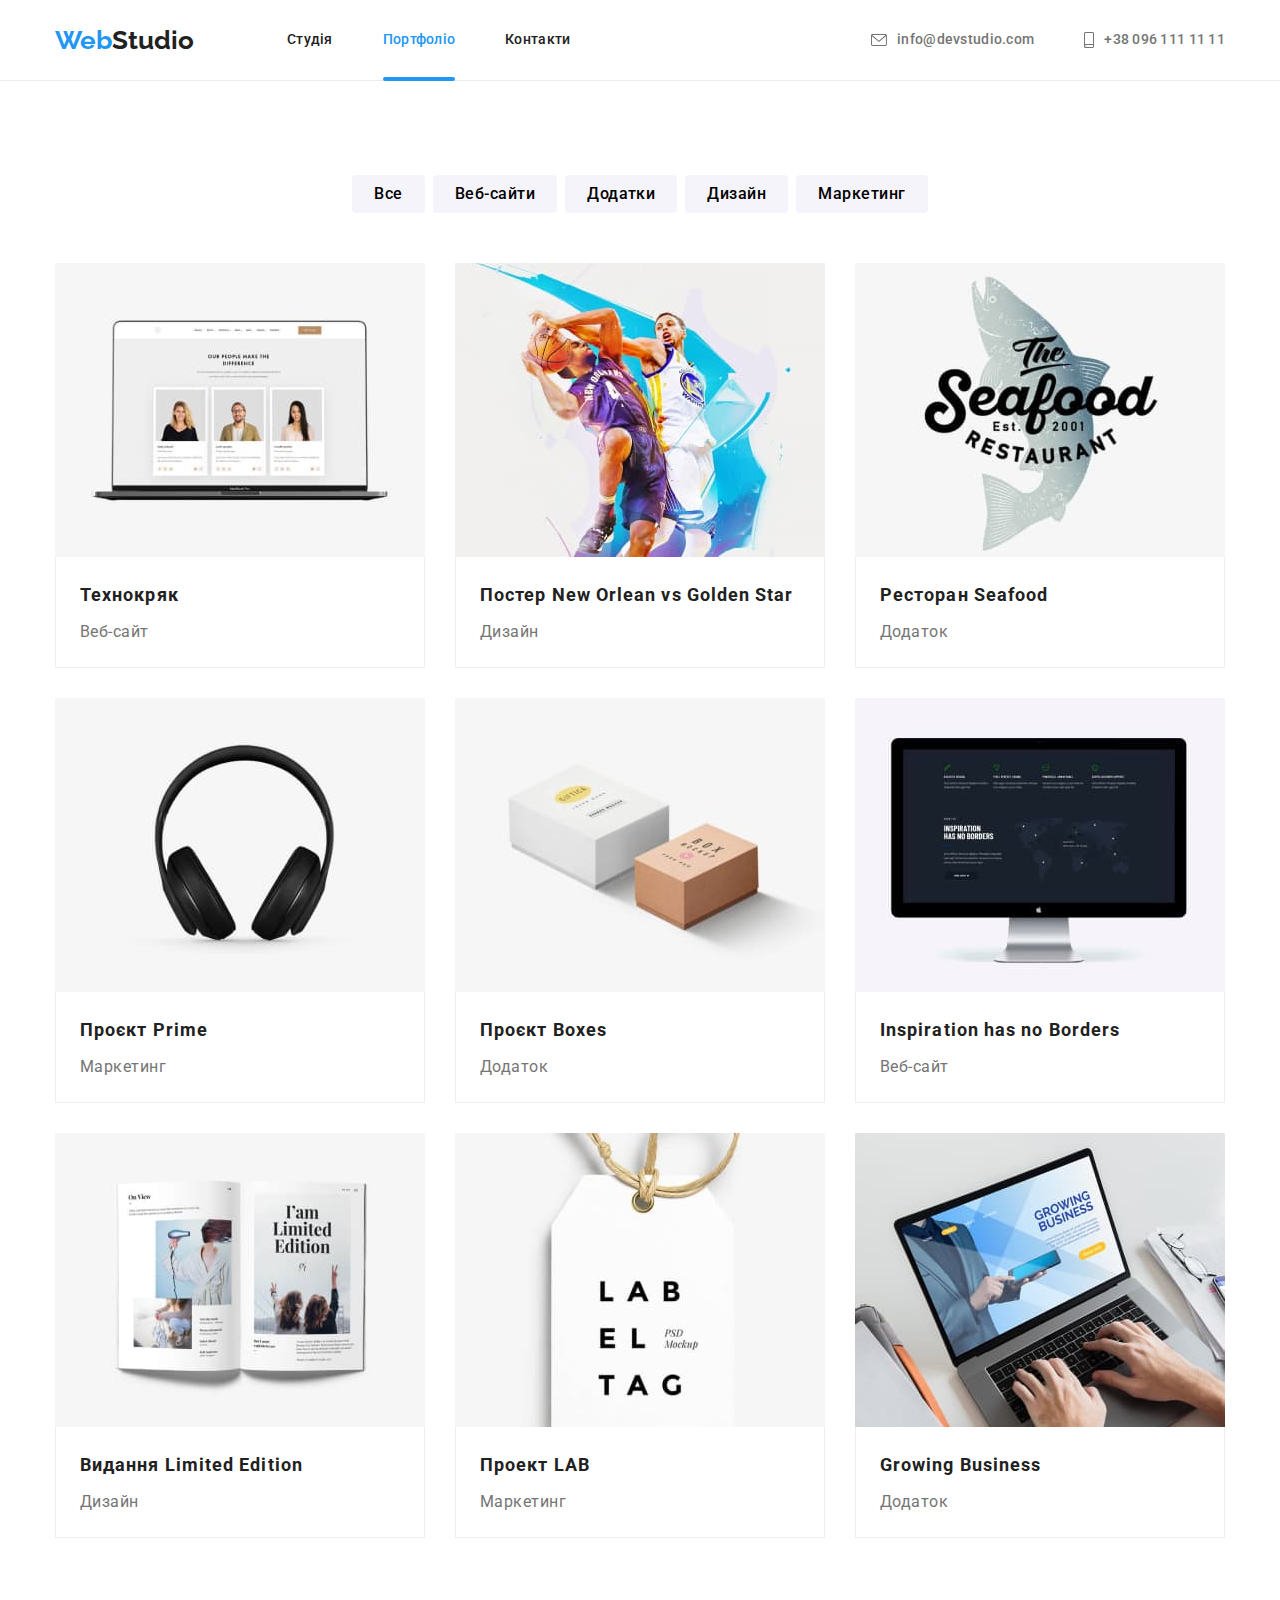
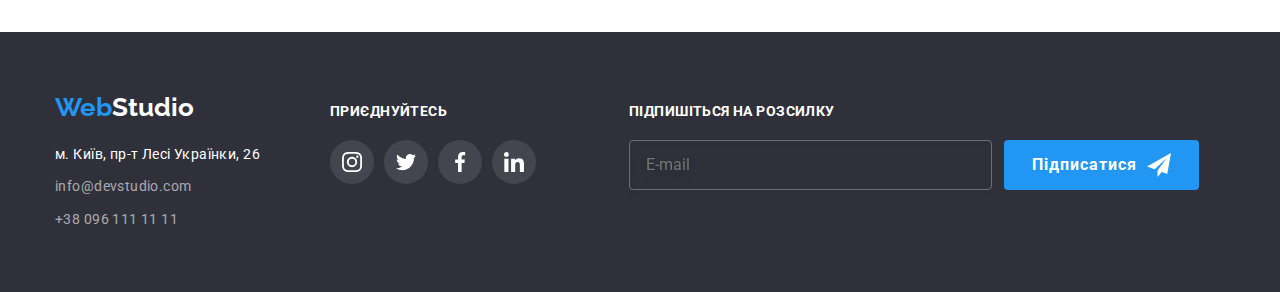
==== portfolio.html @ c1dd99dd "begining" ====
<!DOCTYPE html>
<html lang="uk">
<head>
    <meta charset="UTF-8">
    <meta http-equiv="X-UA-Compatible" content="IE=edge">
    <meta name="viewport" content="width=device-width, initial-scale=1.0">
    <link rel="preconnect" href="https://fonts.googleapis.com">
    <link rel="preconnect" href="https://fonts.gstatic.com" crossorigin>
    <link href="https://fonts.googleapis.com/css2?family=Raleway:wght@700&family=Roboto:wght@400;500;700;900&display=swap" rel="stylesheet">
    <link rel="stylesheet" href="./css/main.min.css">

    <title>Portfolio</title>
</head>
<body>
    <header class="header">
        <div class="container header__container">
            <nav class="navigation">
                <a class="logo navigation__logo logo--color-first link" href="./index.html"><span class="logo__first-word">Web</span>Studio</a>
                <ul class="navigation__list list">
                    <li class="navigation__item">
                        <a class="navigation__link link " href="./index.html">Студія</a>
                    </li>
                    <li class="navigation__item">
                        <a class="navigation__link link current" href="./portfolio.html">Портфоліо</a>
                    </li>
                    <li class="navigation__item">
                        <a class="navigation__link link" href="">Контакти</a>
                    </li>
                </ul>
            </nav>
            <ul class="contact list">
                <li class="contact__item">
                    <a class="contact__link link" href="mailto:info@devstudio.com">
                    <svg class="contact__svg" width="16" height="12">
                        <use href="./images/icons.svg#icon-mail"></use>
                    </svg>
                        info@devstudio.com
                    </a>
                </li>
                <li class="contact__item">
                    <a class="contact__link link" href="tel:+380961111111">
                        <svg class="contact__svg" width="10" height="16">
                            <use href="./images/icons.svg#icon-smartphone"></use>
                        </svg>
                        +38 096 111 11 11
                    </a>
                </li>
            </ul>
        </div>
    </header>
    <main>
        <section class="main-content section">
            <div class="container">
                <!--hide-->
                <h1 class="visible-none">
                    Наші проекти
                </h1>
                <!--filters-->
                <ul class="filters gallery-filters list">
                    <li class="filter-item">
                        <button class="filter-btn" type="button">Все</button>
                    </li>
                    <li class="filter-item">
                        <button class="filter-btn" type="button">Веб-сайти</button>
                    </li>
                    <li class="filter-item">
                        <button class="filter-btn" type="button">Додатки</button>
                    </li>
                    <li class="filter-item">
                        <button class="filter-btn" type="button">Дизайн</button>
                    </li>
                    <li class="filter-item">
                        <button class="filter-btn" type="button">Маркетинг</button>
                    </li>
                </ul>
                <!--gallery-->
                <ul class="gallery list">
                    <li class="gallery-item">
                        <a class="gallery-link link" href="">
                            <div class="gallery-img-wrap">
                                <img class="gallery-img" alt="ілюстрація проекту Технокряк" src="./images/projects/project-1.jpg" width="370">
                            
                            <p class="gallery-short-description">
                                Ресурс пропонує комплексні пропозиції з різним рівнем функціоналу та сервісів. Все це дозволить відвідувачу отримати вичерпні відомості про компанію чи приватну особу.
                            </p>
                        </div>
                            <div class="gallery-item-textbox">
                                <h2 class="gallery-title">Технокряк</h2>
                                <p class="gallery-type">Веб-сайт</p>
                            </div>
                        </a>
                    </li>
                    <li class="gallery-item">
                        <a class="gallery-link link" href="">
                            <div class="gallery-img-wrap">
                                <img class="gallery-img" alt="Гра в баскетбол" src="./images/projects/project-2.jpg" width="370">
                                <p class="gallery-short-description">
                                    Lorem ipsum dolor sit amet consectetur adipisicing elit.                                   
                                </p>
                            </div>
                            <div class="gallery-item-textbox">
                                <h2 class="gallery-title">Постер New Orlean vs Golden Star</h2>
                                <p class="gallery-type">Дизайн</p>
                            </div>
                        </a>
                    </li>
                    <li class="gallery-item">
                        <a class="gallery-link link" href="">
                            <div class="gallery-img-wrap">
                                <img class="gallery-img" alt="напис - ресторан морської їжі, на задньому фоні рибина" src="./images/projects/project-3.jpg" width="370">
                                <p class="gallery-short-description">
                                    Lorem ipsum dolor sit amet consectetur adipisicing elit.
                                </p>
                            </div>
                            <div class="gallery-item-textbox">
                                <h2 class="gallery-title">Ресторан Seafood</h2>
                                <p class="gallery-type">Додаток</p>
                            </div>
                        </a>
                    </li>
                    <li class="gallery-item">
                        <a class="gallery-link link" href="">
                            <div class="gallery-img-wrap">
                                <img class="gallery-img" alt="навушники" src="./images/projects/project-4.jpg" width="370">
                                <p class="gallery-short-description">
                                    Lorem ipsum dolor sit amet consectetur adipisicing elit.
                                </p>
                            </div>
                            <div class="gallery-item-textbox">
                                <h2 class="gallery-title">Проєкт Prime</h2>
                                <p class="gallery-type">Маркетинг</p>
                            </div>
                        </a>
                    </li>
                    <li class="gallery-item">
                        <a class="gallery-link link" href="">
                            <div class="gallery-img-wrap">
                                <img class="gallery-img" alt="подарункові коробки" src="./images/projects/project-5.jpg" width="370">
                                <p class="gallery-short-description">
                                    Lorem ipsum dolor sit amet consectetur adipisicing elit.
                                </p>
                            </div>
                            <div class="gallery-item-textbox">
                                <h2 class="gallery-title">Проєкт Boxes</h2>
                                <p class="gallery-type">Додаток</p>
                            </div>
                        </a>
                    </li>
                    <li class="gallery-item">
                        <a class="gallery-link link" href="">
                            <div class="gallery-img-wrap">
                                <img class="gallery-img" alt="Монітор - епл" src="./images/projects/project-6.jpg" width="370">
                                <p class="gallery-short-description">
                                    Lorem ipsum dolor sit amet consectetur adipisicing elit.
                                </p>
                            </div>
                            <div class="gallery-item-textbox">
                                <h2 class="gallery-title">Inspiration has no Borders</h2>
                                <p class="gallery-type">Веб-сайт</p>
                            </div>
                        </a>
                    </li>
                    <li class="gallery-item">
                        <a class="gallery-link link" href="">
                            <div class="gallery-img-wrap">
                                <img class="gallery-img" alt="книга" src="./images/projects/project-7.jpg" width="370">
                                <p class="gallery-short-description">
                                    Lorem ipsum dolor sit amet consectetur adipisicing elit.
                                </p>
                            </div>
                            <div class="gallery-item-textbox">
                                <h2 class="gallery-title">Видання Limited Edition</h2>
                                <p class="gallery-type">Дизайн</p>
                            </div>
                        </a>
                    </li>
                    <li class="gallery-item">
                        <a class="gallery-link link" href="">
                            <div class="gallery-img-wrap">
                                <img class="gallery-img" alt="бірка" src="./images/projects/project-8.jpg" width="370">
                                <p class="gallery-short-description">
                                    Lorem ipsum dolor sit amet consectetur adipisicing elit.
                                </p>
                            </div>
                            <div class="gallery-item-textbox">
                                <h2 class="gallery-title">Проект LAB</h2>
                                <p class="gallery-type">Маркетинг</p>
                            </div>
                        </a>
                    </li>
                    <li class="gallery-item">
                        <a class="gallery-link link" href="">
                            <div class="gallery-img-wrap">
                                <img class="gallery-img" alt="ноутбук" src="./images/projects/project-9.jpg" width="370">
                                <p class="gallery-short-description">
                                    Lorem ipsum dolor sit amet consectetur adipisicing elit.
                                </p>
                            </div>
                            <div class="gallery-item-textbox">
                                <h2 class="gallery-title">Growing Business</h2>
                                <p class="gallery-type">Додаток</p>
                            </div>
                        </a>
                    </li>
                </ul>
            </div>
        </section>
    </main>
    <footer class="footer-class">
        <div class="container footer-container">
            <div>
                <a class="logo logo--color-second footer-logo link" href="./index.html"><span class="logo__first-word">Web</span>Studio</a>
                <address class="address-class">
                    <ul class="address-list list">
                        <li class="address-list-item">
                            <a class="address-list-link map-link link" href="https://goo.gl/maps/qrUjEuga3RaHpQzeA" rel="nofollow noopener noreferrer" target="_blank">м. Київ, пр-т Лесі Українки, 26</a>
                        </li>
                        <li class="address-list-item">
                            <a class="address-list-link link" href="mailto:info@devstudio.com">info@devstudio.com</a>
                        </li>
                        <li class="address-list-item">
                            <a class="address-list-link link" href="tel:+380961111111">+38 096 111 11 11</a>
                        </li>
                    </ul>
                </address>
            </div>
            <div class="footer-social-container">
                <p class="footer-social-header">Приєднуйтесь</p>
                <ul class="social list">
                    <li class="social__item">
                        <a class="social__link link footer-social-color" rel="nofollow noopener noreferrer" target="_blank" href="">
                            <svg width="20" height="20" class="social__svg" >
                                <use href="./images/icons.svg#icon-instagram"></use>
                            </svg>
                        </a>
                    </li>
                    <li class="social__item" >
                        <a class="social__link link footer-social-color" rel="nofollow noopener noreferrer" target="_blank" href="">
                            <svg width="20" height="20" class="social__svg" >
                                <use href="./images/icons.svg#icon-twitter"></use>
                            </svg>
                        </a>
                    </li>
                    <li class="social__item">
                        <a class="social__link link footer-social-color" rel="nofollow noopener noreferrer" target="_blank" href="">
                            <svg width="20" height="20" class="social__svg">
                                <use href="./images/icons.svg#icon-facebook"></use>
                            </svg>
                        </a>
                    </li>
                    <li class="social__item">
                        <a class="social__link link footer-social-color" rel="nofollow noopener noreferrer" target="_blank" href="">
                            <svg width="20" height="20" class="social__svg">
                                <use href="./images/icons.svg#icon-linkedin"></use>
                            </svg>
                        </a>
                    </li>
                </ul>
            </div>
            <div class="subscribe-container">
                <p class="subscribe-header">Підпишіться на розсилку</p>
                <form class="subscribe-form" id="subscribe_form" method="post" action="#" enctype="multipart/form-data">
                    <input class="subscribe-mail" type="email" id="subscriber_mail" name="subscriber_mail" placeholder="E-mail" required>
                    <button class="subscribe-btn main-btn" type="submit" name="subscribe_btn" value="subscribe">
                        Підписатися
                        <svg class="subscribe-svg" width="24" height="24">
                            <use href="./images/icons.svg#icon-send"></use>
                        </svg>
                    </button>
                </form>
            </div>
        </div>
    </footer>
</body>
</html>
---- css/main.min.css ----
/*! modern-normalize v1.1.0 | MIT License | https://github.com/sindresorhus/modern-normalize */*,::before,::after{-webkit-box-sizing:border-box;box-sizing:border-box}html{line-height:1.15;-webkit-text-size-adjust:100%;-moz-tab-size:4;-o-tab-size:4;tab-size:4}body{margin:0;font-family:system-ui,-apple-system,"Segoe UI",Roboto,Helvetica,Arial,sans-serif,"Apple Color Emoji","Segoe UI Emoji"}hr{height:0;color:inherit}abbr[title]{-webkit-text-decoration:underline dotted;text-decoration:underline dotted}b,strong{font-weight:bolder}code,kbd,samp,pre{font-family:ui-monospace,SFMono-Regular,Consolas,"Liberation Mono",Menlo,monospace;font-size:1em}small{font-size:80%}sub,sup{font-size:75%;line-height:0;position:relative;vertical-align:baseline}sub{bottom:-0.25em}sup{top:-0.5em}table{text-indent:0;border-color:inherit}button,input,optgroup,select,textarea{font-family:inherit;font-size:100%;line-height:1.15;margin:0}button,select{text-transform:none}button,[type=button],[type=reset],[type=submit]{-webkit-appearance:button}::-moz-focus-inner{border-style:none;padding:0}:-moz-focusring{outline:1px dotted ButtonText}:-moz-ui-invalid{box-shadow:none}legend{padding:0}progress{vertical-align:baseline}::-webkit-inner-spin-button,::-webkit-outer-spin-button{height:auto}[type=search]{-webkit-appearance:textfield;outline-offset:-2px}::-webkit-search-decoration{-webkit-appearance:none}::-webkit-file-upload-button{-webkit-appearance:button;font:inherit}summary{display:list-item}:root{--main-text-color: #212121;--secondery-text-color: #FFFFFF;--main-leter-spacing: 0.03em;--main-active-color: #2196F3;--main-right-margin: 30px;--main-duration-time: 250ms;--main-delay-time: 0}body{font-family:"Roboto",sans-serif;color:var(--main-text-color)}.list{list-style-type:none;margin-top:0;margin-bottom:0;margin-left:0;margin-right:0;padding-left:0}.link{text-decoration:none;cursor:pointer}.visible-none{position:absolute;white-space:nowrap;width:1px;height:1px;overflow:hidden;border:0;padding:0;clip:rect(0 0 0 0);-webkit-clip-path:inset(50%);clip-path:inset(50%);margin:-1px}.is-hidden{opacity:0;visibility:hidden;pointer-events:none}.container{width:1200px;padding-top:0;padding-bottom:0;padding-left:15px;padding-right:15px;margin-top:0;margin-bottom:0;margin-left:auto;margin-right:auto}.header{border-bottom:1px solid #ececec}.header__container{display:-webkit-box;display:-ms-flexbox;display:flex}.navigation{display:-webkit-box;display:-ms-flexbox;display:flex;-webkit-box-align:center;-ms-flex-align:center;align-items:center}.logo{font-family:"Raleway",sans-serif;font-weight:700;font-size:26px;line-height:1.17}.logo__first-word{color:var(--main-active-color)}.logo--color-first{color:var(--main-text-color)}.logo--color-second{color:var(--secondery-text-color)}.navigation__logo{margin-right:93px}.navigation__list{display:-webkit-box;display:-ms-flexbox;display:flex}.navigation__item:not(:last-child){margin-right:50px}.navigation__link{position:relative;display:block;padding-top:32px;padding-bottom:32px;font-weight:500;font-size:14px;line-height:1.14;letter-spacing:.02em;color:var(--main-text-color);-webkit-transition-property:color;transition-property:color;-webkit-transition-duration:var(--main-duration-time);transition-duration:var(--main-duration-time);-webkit-transition-timing-function:cubic-bezier(0.4, 0, 0.2, 1);transition-timing-function:cubic-bezier(0.4, 0, 0.2, 1);-webkit-transition-delay:var(--main-delay-time);transition-delay:var(--main-delay-time)}.navigation__link:hover,.navigation__link:focus{color:var(--main-active-color)}.current{color:var(--main-active-color)}.current::after{content:"";position:absolute;display:block;width:100%;height:4px;bottom:-1px;left:0;background-color:var(--main-active-color);border:none;border-radius:2px}.contact{display:-webkit-box;display:-ms-flexbox;display:flex;margin-left:auto}.contact__item+.contact__item{margin-left:50px}.contact__link{padding-top:32px;padding-bottom:32px;display:-webkit-box;display:-ms-flexbox;display:flex;-webkit-box-align:center;-ms-flex-align:center;align-items:center;font-weight:500;font-size:14px;line-height:1.14;letter-spacing:.02em;color:#757575;-webkit-transition-property:color;transition-property:color;-webkit-transition-duration:var(--main-duration-time);transition-duration:var(--main-duration-time);-webkit-transition-timing-function:cubic-bezier(0.4, 0, 0.2, 1);transition-timing-function:cubic-bezier(0.4, 0, 0.2, 1);-webkit-transition-delay:var(--main-delay-time);transition-delay:var(--main-delay-time)}.contact__link:hover,.contact__link:focus{color:var(--main-active-color)}.contact__svg{margin-right:10px;fill:currentColor}.section{padding-top:94px;padding-bottom:94px}.hero{background-color:#2f303a;background-image:-webkit-gradient(linear, left top, left bottom, from(rgba(47, 48, 58, 0.4)), to(rgba(47, 48, 58, 0.4))),url("../images/hero-background.jpg");background-image:linear-gradient(rgba(47, 48, 58, 0.4), rgba(47, 48, 58, 0.4)),url("../images/hero-background.jpg");background-position:center;background-repeat:no-repeat;text-align:center;padding-top:200px;padding-bottom:200px;margin-left:auto;margin-right:auto;max-width:1600px}.hero__header{margin-left:auto;margin-right:auto;margin-top:0;margin-bottom:30px;width:696px;font-weight:900;font-size:44px;line-height:1.36;letter-spacing:.06em;text-transform:uppercase;color:var(--secondery-text-color)}.main-btn{min-height:50px;padding:10px 30px;border-radius:4px;border-color:rgba(0,0,0,0);border:none;cursor:pointer;font-family:inherit;font-weight:700;font-size:16px;line-height:1.88;letter-spacing:.06em;color:var(--secondery-text-color);background-color:var(--main-active-color);-webkit-transition-property:background-color;transition-property:background-color;-webkit-transition-duration:var(--main-duration-time);transition-duration:var(--main-duration-time);-webkit-transition-timing-function:cubic-bezier(0.4, 0, 0.2, 1);transition-timing-function:cubic-bezier(0.4, 0, 0.2, 1);-webkit-transition-delay:var(--main-delay-time);transition-delay:var(--main-delay-time)}.main-btn:hover,.main-btn:focus{background-color:#188ce8}.min-gallery{display:-webkit-box;display:-ms-flexbox;display:flex}.min-gallery__item:not(:last-child){margin-right:var(--main-right-margin)}.min-gallery__svg-container{padding-top:25px;padding-bottom:25px;padding-left:100px;padding-right:100px;margin-bottom:30px;border-radius:4px;background-color:#f5f4fa}.min-gallery__header{margin-top:0;margin-bottom:10px;font-weight:700;font-size:14px;line-height:1.14;letter-spacing:var(--main-leter-spacing);text-transform:uppercase}.min-gallery__description{margin:0;font-size:14px;line-height:1.71;letter-spacing:var(--main-leter-spacing);color:#757575}.projects{padding-bottom:94px}.projects__header{margin-top:0;margin-bottom:50px;font-weight:700;font-size:36px;line-height:1.16;text-align:center;letter-spacing:var(--main-leter-spacing)}.pictures-list{display:-webkit-box;display:-ms-flexbox;display:flex}.pictures-list__item{width:370px;position:relative}.pictures-list__item:not(:last-child){margin-right:var(--main-right-margin)}.pictures-list__img{display:block;width:100%;height:auto}.pictures-list__header{margin-top:0;margin-bottom:0;width:100%;height:70px;display:-webkit-box;display:-ms-flexbox;display:flex;-webkit-box-align:center;-ms-flex-align:center;align-items:center;-webkit-box-pack:center;-ms-flex-pack:center;justify-content:center;position:absolute;bottom:0;font-weight:700;font-size:14px;line-height:1.14;text-align:center;letter-spacing:var(--main-leter-spacing);text-transform:uppercase;color:var(--secondery-text-color);background-color:rgba(47,48,58,.8)}.team{background-color:#f5f4fa}.team-header{margin-top:0;margin-bottom:50px;font-weight:700;font-size:36px;line-height:1.16;text-align:center;letter-spacing:var(--main-leter-spacing)}.team-list{display:-webkit-box;display:-ms-flexbox;display:flex;-ms-flex-wrap:wrap;flex-wrap:wrap;-webkit-box-pack:justify;-ms-flex-pack:justify;justify-content:space-between}.team-item{width:270px;border-radius:0 0 4px 4px;background-color:#fff;-webkit-box-shadow:0px 1px 3px rgba(0,0,0,.12),0px 1px 1px rgba(0,0,0,.14),0px 2px 1px rgba(0,0,0,.2);box-shadow:0px 1px 3px rgba(0,0,0,.12),0px 1px 1px rgba(0,0,0,.14),0px 2px 1px rgba(0,0,0,.2);text-align:center}.team-item:not(:nth-child(4n)){margin-right:var(--main-right-margin)}.team-item-img{display:block;width:100%;height:auto}.team-item-header{margin-top:0;margin-bottom:10px;padding-top:30px;font-weight:500;font-size:16px;line-height:1.19;letter-spacing:var(--main-leter-spacing)}.team-item-description{margin-top:0;margin-bottom:16px;font-size:16px;line-height:1.19;letter-spacing:var(--main-leter-spacing);color:#757575}.social{padding-bottom:30px;display:-webkit-box;display:-ms-flexbox;display:flex;-webkit-box-pack:center;-ms-flex-pack:center;justify-content:center}.social__item:not(:last-child){margin-right:10px}.social__link{width:44px;height:44px;border-radius:50%;display:-webkit-box;display:-ms-flexbox;display:flex;-webkit-box-align:center;-ms-flex-align:center;align-items:center;-webkit-box-pack:center;-ms-flex-pack:center;justify-content:center;background-color:inherit;color:#afb1b8;-webkit-transition-property:background-color,color;transition-property:background-color,color;-webkit-transition-duration:var(--main-duration-time);transition-duration:var(--main-duration-time);-webkit-transition-timing-function:cubic-bezier(0.4, 0, 0.2, 1);transition-timing-function:cubic-bezier(0.4, 0, 0.2, 1);-webkit-transition-delay:var(--main-delay-time);transition-delay:var(--main-delay-time)}.social__link:hover,.social__link:focus{color:var(--secondery-text-color);background-color:var(--main-active-color)}.social__svg{fill:currentColor}.customers{padding-top:94px;padding-bottom:94px;text-align:center}.customers-header{margin-top:0;margin-bottom:50px;font-weight:700;font-size:36px;line-height:1.17;letter-spacing:var(--main-leter-spacing);color:var(--main-text-color)}.customers-list{display:-webkit-box;display:-ms-flexbox;display:flex}.customers-list-item{width:170px;height:92px}.customers-list-item:not(:last-child){margin-right:30px}.customers-list-link{width:100%;height:100%;display:-webkit-box;display:-ms-flexbox;display:flex;-webkit-box-align:center;-ms-flex-align:center;align-items:center;-webkit-box-pack:center;-ms-flex-pack:center;justify-content:center;border:1px solid #afb1b8;border-radius:4px;color:#afb1b8;-webkit-transition-property:border-color,color;transition-property:border-color,color;-webkit-transition-duration:var(--main-duration-time);transition-duration:var(--main-duration-time);-webkit-transition-timing-function:cubic-bezier(0.4, 0, 0.2, 1);transition-timing-function:cubic-bezier(0.4, 0, 0.2, 1);-webkit-transition-delay:var(--main-delay-time);transition-delay:var(--main-delay-time)}.customers-list-link:hover,.customers-list-link:focus{border-color:var(--main-active-color);color:var(--main-active-color)}.customers-item-svg{fill:currentColor}.filters{display:-webkit-box;display:-ms-flexbox;display:flex;-webkit-box-pack:center;-ms-flex-pack:center;justify-content:center;margin-left:0}.filter-item:not(:last-child){margin-right:8px}.filter-btn{padding:6px 22px;border-radius:4px;border-color:rgba(0,0,0,0);cursor:pointer;font-family:inherit;font-weight:500;font-size:16px;line-height:1.62;letter-spacing:var(--main-leter-spacing);background-color:#f5f4fa;border:none;-webkit-transition-property:background-color,color,-webkit-box-shadow;transition-property:background-color,color,-webkit-box-shadow;transition-property:background-color,color,box-shadow;transition-property:background-color,color,box-shadow,-webkit-box-shadow;-webkit-transition-duration:var(--main-duration-time);transition-duration:var(--main-duration-time);-webkit-transition-timing-function:cubic-bezier(0.4, 0, 0.2, 1);transition-timing-function:cubic-bezier(0.4, 0, 0.2, 1);-webkit-transition-delay:var(--main-delay-time);transition-delay:var(--main-delay-time)}.filter-btn:hover,.filter-btn:focus{color:var(--secondery-text-color);background-color:var(--main-active-color);-webkit-box-shadow:0px 3px 1px rgba(0,0,0,.1),0px 1px 2px rgba(0,0,0,.08),0px 2px 2px rgba(0,0,0,.12);box-shadow:0px 3px 1px rgba(0,0,0,.1),0px 1px 2px rgba(0,0,0,.08),0px 2px 2px rgba(0,0,0,.12)}.gallery-filters{margin-bottom:50px}.gallery{display:-webkit-box;display:-ms-flexbox;display:flex;-ms-flex-wrap:wrap;flex-wrap:wrap}.gallery-item{width:370px}.gallery-item:not(:nth-child(3n)){margin-right:var(--main-right-margin)}.gallery-item:not(:nth-last-child(-n+3)){margin-bottom:30px}.gallery-link{-webkit-transition-property:-webkit-box-shadow;transition-property:-webkit-box-shadow;transition-property:box-shadow;transition-property:box-shadow, -webkit-box-shadow;-webkit-transition-duration:var(--main-duration-time);transition-duration:var(--main-duration-time);-webkit-transition-timing-function:cubic-bezier(0.4, 0, 0.2, 1);transition-timing-function:cubic-bezier(0.4, 0, 0.2, 1);-webkit-transition-delay:var(--main-delay-time);transition-delay:var(--main-delay-time)}.gallery-link:hover{display:block;-webkit-box-shadow:0px 3px 1px rgba(0,0,0,.1),0px 1px 2px rgba(0,0,0,.08),0px 2px 2px rgba(0,0,0,.12);box-shadow:0px 3px 1px rgba(0,0,0,.1),0px 1px 2px rgba(0,0,0,.08),0px 2px 2px rgba(0,0,0,.12)}.gallery-img{display:block;width:100%;height:auto}.gallery-img-wrap{position:relative;overflow:hidden}.gallery-short-description{position:absolute;top:0;left:0;margin-top:0;margin-bottom:0;padding-top:60px;padding-bottom:60px;padding-left:24px;padding-right:24px;height:100%;overflow-y:auto;font-size:18px;line-height:1.56;letter-spacing:var(--main-leter-spacing);color:var(--secondery-text-color);background-color:rgba(33,150,243,.9);-webkit-transform:translateY(101%);transform:translateY(101%);-webkit-transition:var(--main-duration-time);transition:var(--main-duration-time);-webkit-transition-property:-webkit-transform;transition-property:-webkit-transform;transition-property:transform;transition-property:transform, -webkit-transform;-webkit-transition-timing-function:cubic-bezier(0.4, 0, 0.2, 1);transition-timing-function:cubic-bezier(0.4, 0, 0.2, 1)}.gallery-link:hover .gallery-short-description{-webkit-transform:translateY(0);transform:translateY(0)}.gallery-link:focus .gallery-short-description{-webkit-transform:translateY(0);transform:translateY(0)}.gallery-title{margin-top:0;margin-bottom:4px;margin-left:0;margin-right:0;font-weight:700;font-size:18px;line-height:2;letter-spacing:.06em;color:var(--main-text-color)}.gallery-type{margin-top:0;margin-bottom:0;margin-left:0;margin-right:0;font-size:16px;line-height:1.88;letter-spacing:var(--main-leter-spacing);color:#757575}.gallery-item-textbox{padding-top:20px;padding-bottom:20px;padding-left:24px;padding-right:24px;border-color:#eee;border-style:solid;border-width:1px;border-top:none}.footer-class{padding-top:60px;padding-bottom:60px;background-color:#2f303a}.address-list-item:not(:last-child){margin-bottom:9px}.address-list-link{font-style:normal;font-size:14px;line-height:1.71;letter-spacing:var(--main-leter-spacing);color:rgba(255,255,255,.6);-webkit-transition-property:color;transition-property:color;-webkit-transition-duration:var(--main-duration-time);transition-duration:var(--main-duration-time);-webkit-transition-timing-function:cubic-bezier(0.4, 0, 0.2, 1);transition-timing-function:cubic-bezier(0.4, 0, 0.2, 1);-webkit-transition-delay:var(--main-delay-time);transition-delay:var(--main-delay-time)}.address-list-link:hover,.address-list-link:focus{color:var(--main-active-color)}.map-link{color:var(--secondery-text-color)}.footer-logo{margin-right:0;margin-bottom:20px;display:block}.footer-container{display:-webkit-box;display:-ms-flexbox;display:flex}.footer-social-container{margin-left:70px;padding-top:12px}.footer-social-header{margin-top:0;margin-bottom:20px;font-weight:700;font-size:14px;line-height:1.14;letter-spacing:var(--main-leter-spacing);text-transform:uppercase;color:var(--secondery-text-color)}.footer-social-color{color:var(--secondery-text-color);background-color:rgba(255,255,255,.1)}.subscribe-container{margin-left:93px;padding-top:12px;min-width:570px}.subscribe-header{margin-top:0;margin-bottom:20px;font-weight:700;font-size:14px;line-height:1.14;letter-spacing:var(--main-leter-spacing);text-transform:uppercase;color:var(--secondery-text-color)}.subscribe-form{display:-webkit-box;display:-ms-flexbox;display:flex}.subscribe-mail{width:100%;padding-left:16px;background-color:inherit;border:1px solid rgba(255,255,255,.3);-webkit-filter:drop-shadow(0px 4px 4px rgba(0, 0, 0, 0.15));filter:drop-shadow(0px 4px 4px rgba(0, 0, 0, 0.15));border-radius:4px;color:var(--secondery-text-color)}.subscribe-btn{margin-left:12px;padding-top:10px;padding-bottom:10px;padding-left:28px;padding-right:28px;display:-webkit-box;display:-ms-flexbox;display:flex;-webkit-box-align:center;-ms-flex-align:center;align-items:center;font-weight:700;font-size:16px;line-height:1.88;text-align:center;letter-spacing:.06em;color:var(--secondery-text-color)}.subscribe-svg{fill:currentColor;margin-left:10px}.backdrop{position:fixed;top:0;width:100%;height:100%;background:rgba(0,0,0,.2);-webkit-transform:scale(100%, 100%);transform:scale(100%, 100%);-webkit-transition-property:opacity,visibility;transition-property:opacity,visibility;-webkit-transition-duration:var(--main-duration-time);transition-duration:var(--main-duration-time);-webkit-transition-timing-function:cubic-bezier(0.4, 0, 0.2, 1);transition-timing-function:cubic-bezier(0.4, 0, 0.2, 1);-webkit-transition-delay:var(--main-delay-time);transition-delay:var(--main-delay-time)}.modal-window{position:absolute;top:50%;left:50%;-webkit-transform:translate(-50%, -50%) scale(100%, 100%);transform:translate(-50%, -50%) scale(100%, 100%);-webkit-transition-property:opacity,visibility,-webkit-transform;transition-property:opacity,visibility,-webkit-transform;transition-property:opacity,visibility,transform;transition-property:opacity,visibility,transform,-webkit-transform;-webkit-transition-duration:var(--main-duration-time);transition-duration:var(--main-duration-time);-webkit-transition-timing-function:cubic-bezier(0.4, 0, 0.2, 1);transition-timing-function:cubic-bezier(0.4, 0, 0.2, 1);-webkit-transition-delay:var(--main-delay-time);transition-delay:var(--main-delay-time);width:528px;height:581px;padding-top:40px;padding-bottom:40px;padding-left:40px;padding-right:40px;font-size:12px;line-height:1.17;letter-spacing:.01em;color:#757575;background-color:#fff;-webkit-box-shadow:0px 1px 3px rgba(0,0,0,.12),0px 1px 1px rgba(0,0,0,.14),0px 2px 1px rgba(0,0,0,.2);box-shadow:0px 1px 3px rgba(0,0,0,.12),0px 1px 1px rgba(0,0,0,.14),0px 2px 1px rgba(0,0,0,.2);border-radius:4px}.backdrop.is-hidden .modal-window{-webkit-transform:translate(-50%, -50%) scale(0, 0) skewY(-90deg);transform:translate(-50%, -50%) scale(0, 0) skewY(-90deg);-webkit-transition-property:opacity,visibility,-webkit-transform;transition-property:opacity,visibility,-webkit-transform;transition-property:opacity,visibility,transform;transition-property:opacity,visibility,transform,-webkit-transform;-webkit-transition-duration:var(--main-duration-time);transition-duration:var(--main-duration-time);-webkit-transition-timing-function:cubic-bezier(0.4, 0, 0.2, 1);transition-timing-function:cubic-bezier(0.4, 0, 0.2, 1);-webkit-transition-delay:var(--main-delay-time);transition-delay:var(--main-delay-time)}.modal-close-btn{display:-webkit-box;display:-ms-flexbox;display:flex;position:absolute;top:8px;right:8px;width:30px;height:30px;border:1px solid rgba(0,0,0,.1);border-radius:50%;-webkit-box-align:center;-ms-flex-align:center;align-items:center;-webkit-box-pack:center;-ms-flex-pack:center;justify-content:center;color:inherit;background-color:inherit;cursor:pointer;-webkit-transition-property:color;transition-property:color;-webkit-transition-duration:var(--main-duration-time);transition-duration:var(--main-duration-time);-webkit-transition-timing-function:cubic-bezier(0.4, 0, 0.2, 1);transition-timing-function:cubic-bezier(0.4, 0, 0.2, 1);-webkit-transition-delay:var(--main-delay-time);transition-delay:var(--main-delay-time)}.modal-close-btn:hover,.modal-close-btn:focus{color:var(--main-active-color)}.close-btn-svg{fill:currentColor}.form-header{margin-top:0;margin-bottom:12px;margin-left:auto;margin-right:auto;font-weight:700;font-size:20px;line-height:1.15;text-align:center;letter-spacing:var(--main-leter-spacing);color:var(--main-text-color)}.modal-form-list-item{margin-bottom:10px;width:100%}.modal-form-list-item:nth-last-child(3){margin-bottom:20px}.modal-form-list-item:nth-last-child(2){margin-bottom:30px;position:relative;display:-webkit-box;display:-ms-flexbox;display:flex;-webkit-box-pack:center;-ms-flex-pack:center;justify-content:center;font-weight:400;font-size:14px;line-height:1.71;letter-spacing:var(--main-leter-spacing)}.modal-form-list-item:last-child{margin-bottom:0}.form-item-label{display:block;margin-bottom:4px}.form-item-wrap{display:-webkit-box;display:-ms-flexbox;display:flex;-webkit-box-align:center;-ms-flex-align:center;align-items:center;padding-top:10px;padding-bottom:10px;padding-left:12px;padding-right:12px;width:inherit;color:#000;border:1px solid rgba(33,33,33,.2);border-radius:4px;-webkit-transition-property:color,border-color;transition-property:color,border-color;-webkit-transition-duration:var(--main-duration-time);transition-duration:var(--main-duration-time);-webkit-transition-timing-function:cubic-bezier(0.4, 0, 0.2, 1);transition-timing-function:cubic-bezier(0.4, 0, 0.2, 1);-webkit-transition-delay:var(--main-delay-time);transition-delay:var(--main-delay-time)}.form-item-wrap:hover,.form-item-wrap:focus-within{color:var(--main-active-color);border-color:var(--main-active-color);cursor:pointer}.item-coment-wrap{padding-top:12px;padding-bottom:12px;padding-left:16px;padding-right:16px;height:120px}.form-item-svg{margin-right:12px;fill:currentColor}.form-item-input{width:100%;height:100%;border:none}.form-item-input:focus{outline:none;outline-offset:0}.form-item-input-focus{color:var(--main-active-color);border-color:var(--main-active-color)}.form-item-coment{resize:none}.modal-item-agreement{margin-right:7px;opacity:0}.checkbox-imitation{color:rgba(0,0,0,0);position:absolute;top:50%;left:0;-webkit-transform:translate(15px, -50%);transform:translate(15px, -50%);display:-webkit-box;display:-ms-flexbox;display:flex;margin-right:7px;-webkit-box-align:center;-ms-flex-align:center;align-items:center;-webkit-box-pack:center;-ms-flex-pack:center;justify-content:center;width:16px;height:15px;font-size:11px;border:2px solid #212121;border-radius:2px;-webkit-transition-property:color,border-color;transition-property:color,border-color;-webkit-transition-duration:var(--main-duration-time);transition-duration:var(--main-duration-time);-webkit-transition-timing-function:cubic-bezier(0.4, 0, 0.2, 1);transition-timing-function:cubic-bezier(0.4, 0, 0.2, 1);-webkit-transition-delay:var(--main-delay-time);transition-delay:var(--main-delay-time)}.modal-item-agreement:checked+.agreement-check-label>.checkbox-imitation{border:rgba(0,0,0,0);color:#fff;background-color:var(--main-active-color)}.modal-item-agreement:focus+.agreement-check-label>.checkbox-imitation,.modal-item-agreement:hover+.agreement-check-label>.checkbox-imitation{border-color:var(--main-active-color)}.checkbox-check-icon{fill:currentColor}.agreement-check-label{display:-webkit-box;display:-ms-flexbox;display:flex;-webkit-box-align:center;-ms-flex-align:center;align-items:center}.form-agreement-link{color:var(--main-active-color);margin-left:5px;padding-left:.2em}.underlining{background-image:-webkit-gradient(linear, left top, right top, color-stop(100%, var(--main-active-color)), color-stop(50%, transparent));background-image:linear-gradient(to right, var(--main-active-color) 100%, transparent 50%);background-position:0 1.25em;background-repeat:repeat-x;background-size:1px 1px}.modal-submit-btn{display:block;margin-left:auto;margin-right:auto;padding:10px 52px;-webkit-box-shadow:0px 4px 4px rgba(0,0,0,.15);box-shadow:0px 4px 4px rgba(0,0,0,.15)}/*# sourceMappingURL=main.min.css.map */
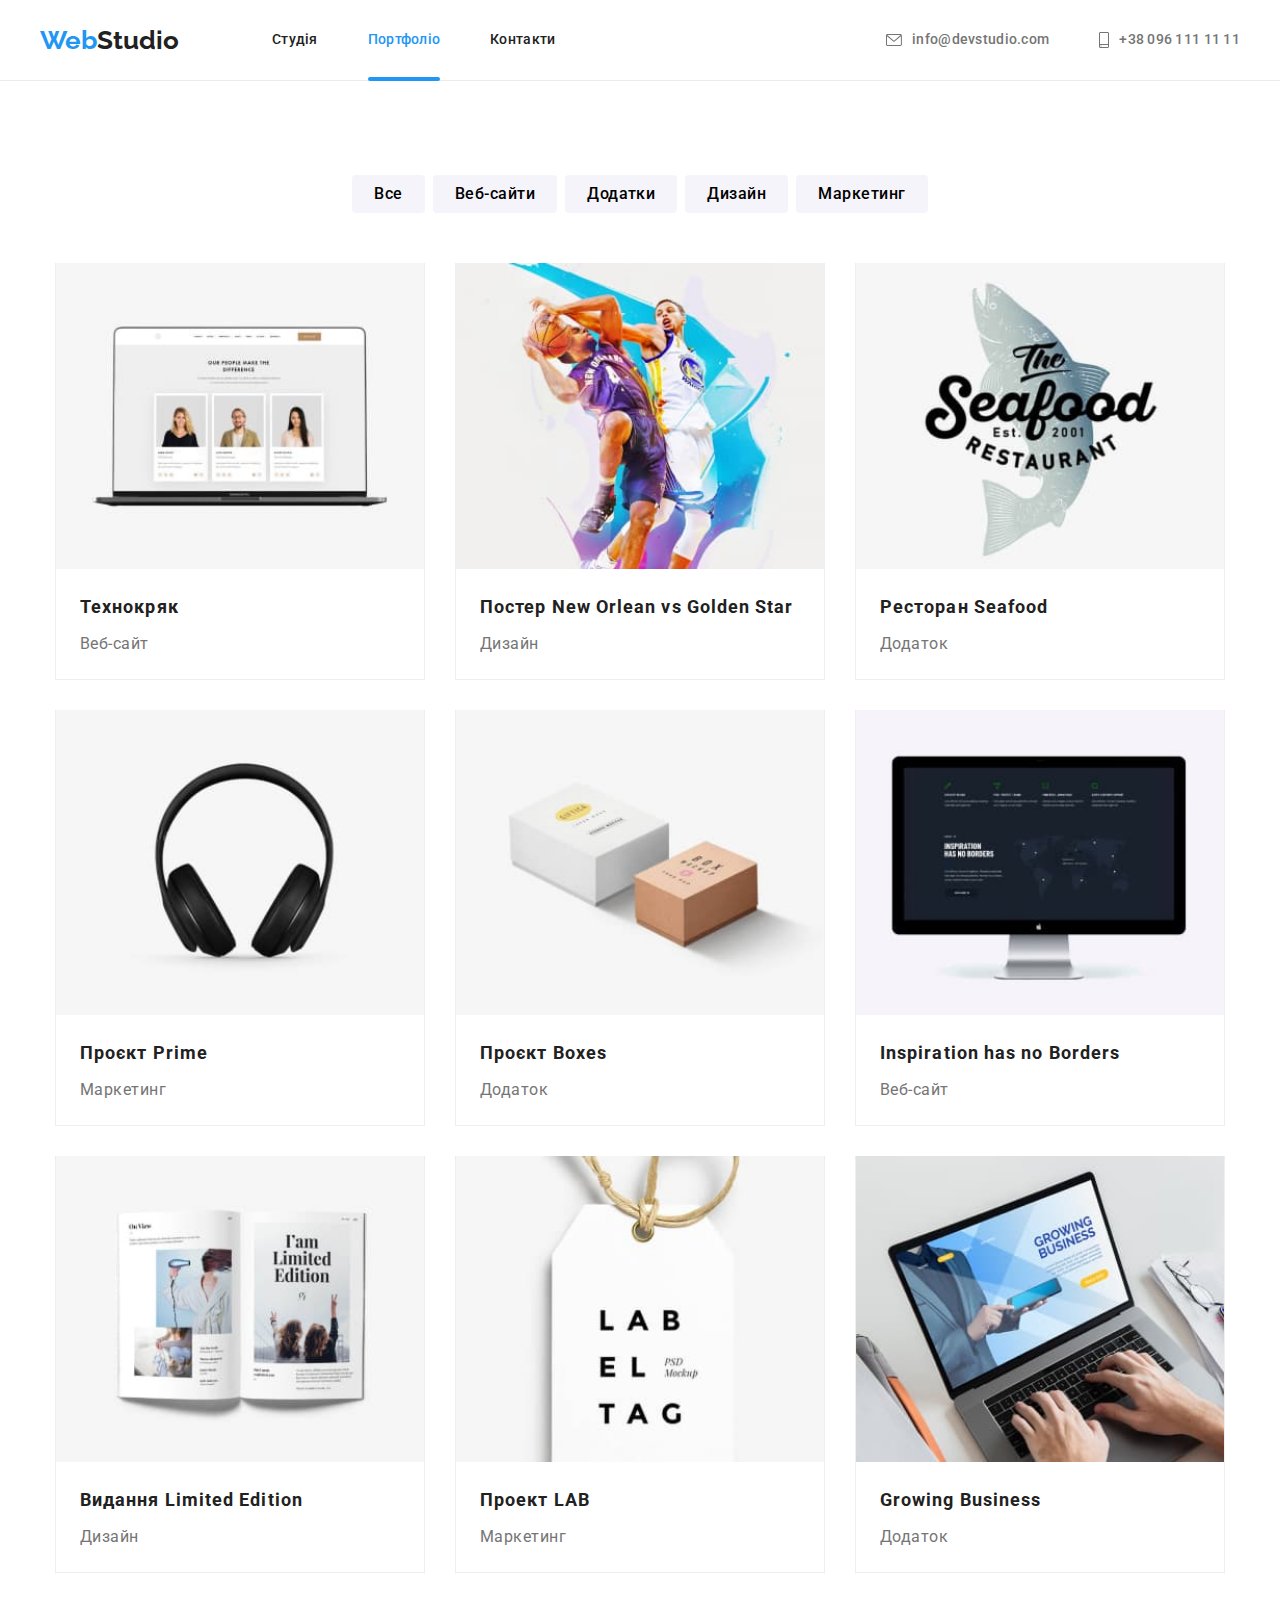
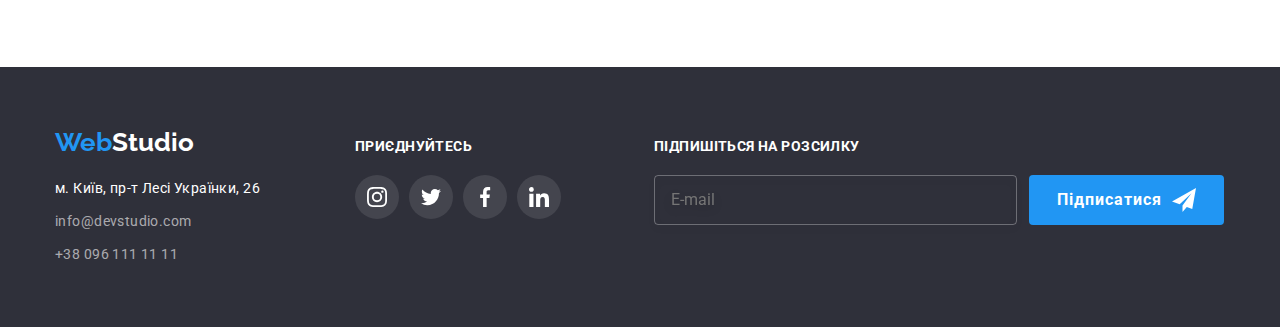
==== commit 8e892f24: "Home work #8" ====
--- a/portfolio.html
+++ b/portfolio.html
@@ -14,11 +14,16 @@
 <body>
     <header class="header">
         <div class="container header__container">
+            <button class="menu__button js-open-menu">
+                <svg class="menu__svg" width="40" height="40">
+                    <use href="./images/icons.svg#icon-menu"></use>
+                </svg>
+            </button>
             <nav class="navigation">
                 <a class="logo navigation__logo logo--color-first link" href="./index.html"><span class="logo__first-word">Web</span>Studio</a>
                 <ul class="navigation__list list">
                     <li class="navigation__item">
-                        <a class="navigation__link link " href="./index.html">Студія</a>
+                        <a class="navigation__link link" href="./index.html">Студія</a>
                     </li>
                     <li class="navigation__item">
                         <a class="navigation__link link current" href="./portfolio.html">Портфоліо</a>
@@ -45,6 +50,42 @@
                         +38 096 111 11 11
                     </a>
                 </li>
+            </ul>
+        </div>
+        <div class="menu__container js-menu-container">
+            <button class="menu__button js-close-menu">
+                <svg class="menu__svg" width="40" height="40">
+                    <use href="./images/icons.svg#icon-menu-close"></use>
+                </svg>
+            </button>
+            <ul class="navigation__list list navigation__list--menu navigation__list--menu-margin">
+                <li class="navigation__item">
+                    <a class="navigation__link link" href="./index.html">Студія</a>
+                </li>
+                <li class="navigation__item">
+                    <a class="navigation__link link current" href="./portfolio.html">Портфоліо</a>
+                </li>
+                <li class="navigation__item">
+                    <a class="navigation__link link" href="">Контакти</a>
+                </li>
+            </ul>
+            <ul class="contact list contact--menu contact--menu-margin">
+                <li class="contact__item">
+                    <a class="contact__link link" href="tel:+380961111111">
+                        +38 096 111 11 11
+                    </a>
+                </li>
+                <li class="contact__item">
+                    <a class="contact__link link" href="mailto:info@devstudio.com">
+                        info@devstudio.com
+                    </a>
+                </li>
+            </ul>
+            <ul class="menu-social list">
+                <li class="menu-social__item"><a class="menu-social__link link" rel="nofollow noopener noreferrer" target="_blank" href="">Instagram</a></li>
+                <li class="menu-social__item"><a class="menu-social__link link" rel="nofollow noopener noreferrer" target="_blank" href="">Twitter</a></li>
+                <li class="menu-social__item"><a class="menu-social__link link" rel="nofollow noopener noreferrer" target="_blank" href="">Facebook</a></li>
+                <li class="menu-social__item"><a class="menu-social__link link" rel="nofollow noopener noreferrer" target="_blank" href="">LinkedIn</a></li>
             </ul>
         </div>
     </header>
@@ -78,12 +119,16 @@
                     <li class="gallery-item">
                         <a class="gallery-link link" href="">
                             <div class="gallery-img-wrap">
-                                <img class="gallery-img" alt="ілюстрація проекту Технокряк" src="./images/projects/project-1.jpg" width="370">
-                            
+                                <picture>
+                                    <source srcset="./images/projects/img-1m.jpg 1x, ./images/projects/img-1m-2x.jpg 2x" media="(max-width:767px)">
+                                    <source srcset="./images/projects/img-1t.jpg 1x, ./images/projects/img-1t-2x.jpg 2x" media="(min-width:768px)">
+                                    <source srcset="./images/projects/project-1.jpg 1x, ./images/projects/img-1-2x.jpg 2x" media="(min-width:1200px)">
+                                    <img class="gallery-img" alt="ілюстрація проекту Технокряк" src="./images/projects/img-1m.jpg" width="450">
+                                </picture>  
                             <p class="gallery-short-description">
                                 Ресурс пропонує комплексні пропозиції з різним рівнем функціоналу та сервісів. Все це дозволить відвідувачу отримати вичерпні відомості про компанію чи приватну особу.
                             </p>
-                        </div>
+                            </div>
                             <div class="gallery-item-textbox">
                                 <h2 class="gallery-title">Технокряк</h2>
                                 <p class="gallery-type">Веб-сайт</p>
@@ -93,7 +138,12 @@
                     <li class="gallery-item">
                         <a class="gallery-link link" href="">
                             <div class="gallery-img-wrap">
-                                <img class="gallery-img" alt="Гра в баскетбол" src="./images/projects/project-2.jpg" width="370">
+                                <picture>
+                                    <source srcset="./images/projects/img-2m.jpg 1x, ./images/projects/img-2m-2x.jpg 2x" media="(max-width:767px)">
+                                    <source srcset="./images/projects/img-2t.jpg 1x, ./images/projects/img-2t-2x.jpg 2x" media="(min-width:768px)">
+                                    <source srcset="./images/projects/project-2.jpg 1x, ./images/projects/img-2-2x.jpg 2x" media="(min-width:1200px)">
+                                    <img class="gallery-img" alt="Гра в баскетбол" src="./images/projects/img-2m.jpg" width="450">
+                                </picture>
                                 <p class="gallery-short-description">
                                     Lorem ipsum dolor sit amet consectetur adipisicing elit.                                   
                                 </p>
@@ -107,7 +157,12 @@
                     <li class="gallery-item">
                         <a class="gallery-link link" href="">
                             <div class="gallery-img-wrap">
-                                <img class="gallery-img" alt="напис - ресторан морської їжі, на задньому фоні рибина" src="./images/projects/project-3.jpg" width="370">
+                                <picture>
+                                    <source srcset="./images/projects/img-3m.jpg 1x, ./images/projects/img-3m-2x.jpg 2x" media="(max-width:767px)">
+                                    <source srcset="./images/projects/img-3t.jpg 1x, ./images/projects/img-3t-2x.jpg 2x" media="(min-width:768px)">
+                                    <source srcset="./images/projects/project-3.jpg 1x, ./images/projects/img-3-2x.jpg 2x" media="(min-width:1200px)">
+                                    <img class="gallery-img" alt="напис - ресторан морської їжі, на задньому фоні рибина" src="./images/projects/img-3m.jpg" width="450">
+                                </picture>
                                 <p class="gallery-short-description">
                                     Lorem ipsum dolor sit amet consectetur adipisicing elit.
                                 </p>
@@ -121,7 +176,12 @@
                     <li class="gallery-item">
                         <a class="gallery-link link" href="">
                             <div class="gallery-img-wrap">
-                                <img class="gallery-img" alt="навушники" src="./images/projects/project-4.jpg" width="370">
+                                <picture>
+                                    <source srcset="./images/projects/img-4m.jpg 1x, ./images/projects/img-4m-2x.jpg 2x" media="(max-width:767px)">
+                                    <source srcset="./images/projects/img-4t.jpg 1x, ./images/projects/img-4t-2x.jpg 2x" media="(min-width:768px)">
+                                    <source srcset="./images/projects/project-4.jpg 1x, ./images/projects/img-4-2x.jpg 2x" media="(min-width:1200px)">
+                                    <img class="gallery-img" alt="навушники" src="./images/projects/img-4m.jpg" width="450">
+                                </picture>
                                 <p class="gallery-short-description">
                                     Lorem ipsum dolor sit amet consectetur adipisicing elit.
                                 </p>
@@ -135,7 +195,12 @@
                     <li class="gallery-item">
                         <a class="gallery-link link" href="">
                             <div class="gallery-img-wrap">
-                                <img class="gallery-img" alt="подарункові коробки" src="./images/projects/project-5.jpg" width="370">
+                                <picture>
+                                    <source srcset="./images/projects/img-5m.jpg 1x, ./images/projects/img-5m-2x.jpg 2x" media="(max-width:767px)">
+                                    <source srcset="./images/projects/img-5t.jpg 1x, ./images/projects/img-5t-2x.jpg 2x" media="(min-width:768px)">
+                                    <source srcset="./images/projects/project-5.jpg 1x, ./images/projects/img-5-2x.jpg 2x" media="(min-width:1200px)">
+                                    <img class="gallery-img" alt="подарункові коробки" src="./images/projects/img-5m.jpg" width="450">
+                                </picture>
                                 <p class="gallery-short-description">
                                     Lorem ipsum dolor sit amet consectetur adipisicing elit.
                                 </p>
@@ -149,7 +214,12 @@
                     <li class="gallery-item">
                         <a class="gallery-link link" href="">
                             <div class="gallery-img-wrap">
-                                <img class="gallery-img" alt="Монітор - епл" src="./images/projects/project-6.jpg" width="370">
+                                <picture>
+                                    <source srcset="./images/projects/img-6m.jpg 1x, ./images/projects/img-6m-2x.jpg 2x" media="(max-width:767px)">
+                                    <source srcset="./images/projects/img-6t.jpg 1x, ./images/projects/img-6t-2x.jpg 2x" media="(min-width:768px)">
+                                    <source srcset="./images/projects/project-6.jpg 1x, ./images/projects/img-6-2x.jpg 2x" media="(min-width:1200px)">
+                                    <img class="gallery-img" alt="Монітор - епл" src="./images/projects/img-6m.jpg" width="450">
+                                </picture>
                                 <p class="gallery-short-description">
                                     Lorem ipsum dolor sit amet consectetur adipisicing elit.
                                 </p>
@@ -163,7 +233,12 @@
                     <li class="gallery-item">
                         <a class="gallery-link link" href="">
                             <div class="gallery-img-wrap">
-                                <img class="gallery-img" alt="книга" src="./images/projects/project-7.jpg" width="370">
+                                <picture>
+                                    <source srcset="./images/projects/img-7m.jpg 1x, ./images/projects/img-7m-2x.jpg 2x" media="(max-width:767px)">
+                                    <source srcset="./images/projects/img-7t.jpg 1x, ./images/projects/img-7t-2x.jpg 2x" media="(min-width:768px)">
+                                    <source srcset="./images/projects/project-7.jpg 1x, ./images/projects/img-7-2x.jpg 2x" media="(min-width:1200px)">
+                                    <img class="gallery-img" alt="книга" src="./images/projects/img-7m.jpg" width="450">
+                                </picture>
                                 <p class="gallery-short-description">
                                     Lorem ipsum dolor sit amet consectetur adipisicing elit.
                                 </p>
@@ -177,7 +252,12 @@
                     <li class="gallery-item">
                         <a class="gallery-link link" href="">
                             <div class="gallery-img-wrap">
-                                <img class="gallery-img" alt="бірка" src="./images/projects/project-8.jpg" width="370">
+                                <picture>
+                                    <source srcset="./images/projects/img-8m.jpg 1x, ./images/projects/img-8m-2x.jpg 2x" media="(max-width:767px)">
+                                    <source srcset="./images/projects/img-8t.jpg 1x, ./images/projects/img-8t-2x.jpg 2x" media="(min-width:768px)">
+                                    <source srcset="./images/projects/project-8.jpg 1x, ./images/projects/img-8-2x.jpg 2x" media="(min-width:1200px)">
+                                    <img class="gallery-img" alt="бірка" src="./images/projects/img-8m.jpg" width="450">
+                                </picture>
                                 <p class="gallery-short-description">
                                     Lorem ipsum dolor sit amet consectetur adipisicing elit.
                                 </p>
@@ -191,7 +271,12 @@
                     <li class="gallery-item">
                         <a class="gallery-link link" href="">
                             <div class="gallery-img-wrap">
-                                <img class="gallery-img" alt="ноутбук" src="./images/projects/project-9.jpg" width="370">
+                                <picture>
+                                    <source srcset="./images/projects/img-9m.jpg 1x, ./images/projects/img-9m-2x.jpg 2x" media="(max-width:767px)">
+                                    <source srcset="./images/projects/img-9t.jpg 1x, ./images/projects/img-9t-2x.jpg 2x" media="(min-width:768px)">
+                                    <source srcset="./images/projects/project-9.jpg 1x, ./images/projects/img-9-2x.jpg 2x" media="(min-width:1200px)">
+                                    <img class="gallery-img" alt="ноутбук" src="./images/projects/img-9m.jpg" width="450">
+                                </picture>
                                 <p class="gallery-short-description">
                                     Lorem ipsum dolor sit amet consectetur adipisicing elit.
                                 </p>
@@ -208,7 +293,7 @@
     </main>
     <footer class="footer-class">
         <div class="container footer-container">
-            <div>
+            <div class="footer-address-container">
                 <a class="logo logo--color-second footer-logo link" href="./index.html"><span class="logo__first-word">Web</span>Studio</a>
                 <address class="address-class">
                     <ul class="address-list list">
@@ -271,5 +356,6 @@
             </div>
         </div>
     </footer>
+    <script src="./js/mobile-menu.js"></script>
 </body>
 </html>--- a/css/main.min.css
+++ b/css/main.min.css
@@ -1 +1 @@
-/*! modern-normalize v1.1.0 | MIT License | https://github.com/sindresorhus/modern-normalize */*,::before,::after{-webkit-box-sizing:border-box;box-sizing:border-box}html{line-height:1.15;-webkit-text-size-adjust:100%;-moz-tab-size:4;-o-tab-size:4;tab-size:4}body{margin:0;font-family:system-ui,-apple-system,"Segoe UI",Roboto,Helvetica,Arial,sans-serif,"Apple Color Emoji","Segoe UI Emoji"}hr{height:0;color:inherit}abbr[title]{-webkit-text-decoration:underline dotted;text-decoration:underline dotted}b,strong{font-weight:bolder}code,kbd,samp,pre{font-family:ui-monospace,SFMono-Regular,Consolas,"Liberation Mono",Menlo,monospace;font-size:1em}small{font-size:80%}sub,sup{font-size:75%;line-height:0;position:relative;vertical-align:baseline}sub{bottom:-0.25em}sup{top:-0.5em}table{text-indent:0;border-color:inherit}button,input,optgroup,select,textarea{font-family:inherit;font-size:100%;line-height:1.15;margin:0}button,select{text-transform:none}button,[type=button],[type=reset],[type=submit]{-webkit-appearance:button}::-moz-focus-inner{border-style:none;padding:0}:-moz-focusring{outline:1px dotted ButtonText}:-moz-ui-invalid{box-shadow:none}legend{padding:0}progress{vertical-align:baseline}::-webkit-inner-spin-button,::-webkit-outer-spin-button{height:auto}[type=search]{-webkit-appearance:textfield;outline-offset:-2px}::-webkit-search-decoration{-webkit-appearance:none}::-webkit-file-upload-button{-webkit-appearance:button;font:inherit}summary{display:list-item}:root{--main-text-color: #212121;--secondery-text-color: #FFFFFF;--main-leter-spacing: 0.03em;--main-active-color: #2196F3;--main-right-margin: 30px;--main-duration-time: 250ms;--main-delay-time: 0}body{font-family:"Roboto",sans-serif;color:var(--main-text-color)}.list{list-style-type:none;margin-top:0;margin-bottom:0;margin-left:0;margin-right:0;padding-left:0}.link{text-decoration:none;cursor:pointer}.visible-none{position:absolute;white-space:nowrap;width:1px;height:1px;overflow:hidden;border:0;padding:0;clip:rect(0 0 0 0);-webkit-clip-path:inset(50%);clip-path:inset(50%);margin:-1px}.is-hidden{opacity:0;visibility:hidden;pointer-events:none}.container{width:1200px;padding-top:0;padding-bottom:0;padding-left:15px;padding-right:15px;margin-top:0;margin-bottom:0;margin-left:auto;margin-right:auto}.header{border-bottom:1px solid #ececec}.header__container{display:-webkit-box;display:-ms-flexbox;display:flex}.navigation{display:-webkit-box;display:-ms-flexbox;display:flex;-webkit-box-align:center;-ms-flex-align:center;align-items:center}.logo{font-family:"Raleway",sans-serif;font-weight:700;font-size:26px;line-height:1.17}.logo__first-word{color:var(--main-active-color)}.logo--color-first{color:var(--main-text-color)}.logo--color-second{color:var(--secondery-text-color)}.navigation__logo{margin-right:93px}.navigation__list{display:-webkit-box;display:-ms-flexbox;display:flex}.navigation__item:not(:last-child){margin-right:50px}.navigation__link{position:relative;display:block;padding-top:32px;padding-bottom:32px;font-weight:500;font-size:14px;line-height:1.14;letter-spacing:.02em;color:var(--main-text-color);-webkit-transition-property:color;transition-property:color;-webkit-transition-duration:var(--main-duration-time);transition-duration:var(--main-duration-time);-webkit-transition-timing-function:cubic-bezier(0.4, 0, 0.2, 1);transition-timing-function:cubic-bezier(0.4, 0, 0.2, 1);-webkit-transition-delay:var(--main-delay-time);transition-delay:var(--main-delay-time)}.navigation__link:hover,.navigation__link:focus{color:var(--main-active-color)}.current{color:var(--main-active-color)}.current::after{content:"";position:absolute;display:block;width:100%;height:4px;bottom:-1px;left:0;background-color:var(--main-active-color);border:none;border-radius:2px}.contact{display:-webkit-box;display:-ms-flexbox;display:flex;margin-left:auto}.contact__item+.contact__item{margin-left:50px}.contact__link{padding-top:32px;padding-bottom:32px;display:-webkit-box;display:-ms-flexbox;display:flex;-webkit-box-align:center;-ms-flex-align:center;align-items:center;font-weight:500;font-size:14px;line-height:1.14;letter-spacing:.02em;color:#757575;-webkit-transition-property:color;transition-property:color;-webkit-transition-duration:var(--main-duration-time);transition-duration:var(--main-duration-time);-webkit-transition-timing-function:cubic-bezier(0.4, 0, 0.2, 1);transition-timing-function:cubic-bezier(0.4, 0, 0.2, 1);-webkit-transition-delay:var(--main-delay-time);transition-delay:var(--main-delay-time)}.contact__link:hover,.contact__link:focus{color:var(--main-active-color)}.contact__svg{margin-right:10px;fill:currentColor}.section{padding-top:94px;padding-bottom:94px}.hero{background-color:#2f303a;background-image:-webkit-gradient(linear, left top, left bottom, from(rgba(47, 48, 58, 0.4)), to(rgba(47, 48, 58, 0.4))),url("../images/hero-background.jpg");background-image:linear-gradient(rgba(47, 48, 58, 0.4), rgba(47, 48, 58, 0.4)),url("../images/hero-background.jpg");background-position:center;background-repeat:no-repeat;text-align:center;padding-top:200px;padding-bottom:200px;margin-left:auto;margin-right:auto;max-width:1600px}.hero__header{margin-left:auto;margin-right:auto;margin-top:0;margin-bottom:30px;width:696px;font-weight:900;font-size:44px;line-height:1.36;letter-spacing:.06em;text-transform:uppercase;color:var(--secondery-text-color)}.main-btn{min-height:50px;padding:10px 30px;border-radius:4px;border-color:rgba(0,0,0,0);border:none;cursor:pointer;font-family:inherit;font-weight:700;font-size:16px;line-height:1.88;letter-spacing:.06em;color:var(--secondery-text-color);background-color:var(--main-active-color);-webkit-transition-property:background-color;transition-property:background-color;-webkit-transition-duration:var(--main-duration-time);transition-duration:var(--main-duration-time);-webkit-transition-timing-function:cubic-bezier(0.4, 0, 0.2, 1);transition-timing-function:cubic-bezier(0.4, 0, 0.2, 1);-webkit-transition-delay:var(--main-delay-time);transition-delay:var(--main-delay-time)}.main-btn:hover,.main-btn:focus{background-color:#188ce8}.min-gallery{display:-webkit-box;display:-ms-flexbox;display:flex}.min-gallery__item:not(:last-child){margin-right:var(--main-right-margin)}.min-gallery__svg-container{padding-top:25px;padding-bottom:25px;padding-left:100px;padding-right:100px;margin-bottom:30px;border-radius:4px;background-color:#f5f4fa}.min-gallery__header{margin-top:0;margin-bottom:10px;font-weight:700;font-size:14px;line-height:1.14;letter-spacing:var(--main-leter-spacing);text-transform:uppercase}.min-gallery__description{margin:0;font-size:14px;line-height:1.71;letter-spacing:var(--main-leter-spacing);color:#757575}.projects{padding-bottom:94px}.projects__header{margin-top:0;margin-bottom:50px;font-weight:700;font-size:36px;line-height:1.16;text-align:center;letter-spacing:var(--main-leter-spacing)}.pictures-list{display:-webkit-box;display:-ms-flexbox;display:flex}.pictures-list__item{width:370px;position:relative}.pictures-list__item:not(:last-child){margin-right:var(--main-right-margin)}.pictures-list__img{display:block;width:100%;height:auto}.pictures-list__header{margin-top:0;margin-bottom:0;width:100%;height:70px;display:-webkit-box;display:-ms-flexbox;display:flex;-webkit-box-align:center;-ms-flex-align:center;align-items:center;-webkit-box-pack:center;-ms-flex-pack:center;justify-content:center;position:absolute;bottom:0;font-weight:700;font-size:14px;line-height:1.14;text-align:center;letter-spacing:var(--main-leter-spacing);text-transform:uppercase;color:var(--secondery-text-color);background-color:rgba(47,48,58,.8)}.team{background-color:#f5f4fa}.team-header{margin-top:0;margin-bottom:50px;font-weight:700;font-size:36px;line-height:1.16;text-align:center;letter-spacing:var(--main-leter-spacing)}.team-list{display:-webkit-box;display:-ms-flexbox;display:flex;-ms-flex-wrap:wrap;flex-wrap:wrap;-webkit-box-pack:justify;-ms-flex-pack:justify;justify-content:space-between}.team-item{width:270px;border-radius:0 0 4px 4px;background-color:#fff;-webkit-box-shadow:0px 1px 3px rgba(0,0,0,.12),0px 1px 1px rgba(0,0,0,.14),0px 2px 1px rgba(0,0,0,.2);box-shadow:0px 1px 3px rgba(0,0,0,.12),0px 1px 1px rgba(0,0,0,.14),0px 2px 1px rgba(0,0,0,.2);text-align:center}.team-item:not(:nth-child(4n)){margin-right:var(--main-right-margin)}.team-item-img{display:block;width:100%;height:auto}.team-item-header{margin-top:0;margin-bottom:10px;padding-top:30px;font-weight:500;font-size:16px;line-height:1.19;letter-spacing:var(--main-leter-spacing)}.team-item-description{margin-top:0;margin-bottom:16px;font-size:16px;line-height:1.19;letter-spacing:var(--main-leter-spacing);color:#757575}.social{padding-bottom:30px;display:-webkit-box;display:-ms-flexbox;display:flex;-webkit-box-pack:center;-ms-flex-pack:center;justify-content:center}.social__item:not(:last-child){margin-right:10px}.social__link{width:44px;height:44px;border-radius:50%;display:-webkit-box;display:-ms-flexbox;display:flex;-webkit-box-align:center;-ms-flex-align:center;align-items:center;-webkit-box-pack:center;-ms-flex-pack:center;justify-content:center;background-color:inherit;color:#afb1b8;-webkit-transition-property:background-color,color;transition-property:background-color,color;-webkit-transition-duration:var(--main-duration-time);transition-duration:var(--main-duration-time);-webkit-transition-timing-function:cubic-bezier(0.4, 0, 0.2, 1);transition-timing-function:cubic-bezier(0.4, 0, 0.2, 1);-webkit-transition-delay:var(--main-delay-time);transition-delay:var(--main-delay-time)}.social__link:hover,.social__link:focus{color:var(--secondery-text-color);background-color:var(--main-active-color)}.social__svg{fill:currentColor}.customers{padding-top:94px;padding-bottom:94px;text-align:center}.customers-header{margin-top:0;margin-bottom:50px;font-weight:700;font-size:36px;line-height:1.17;letter-spacing:var(--main-leter-spacing);color:var(--main-text-color)}.customers-list{display:-webkit-box;display:-ms-flexbox;display:flex}.customers-list-item{width:170px;height:92px}.customers-list-item:not(:last-child){margin-right:30px}.customers-list-link{width:100%;height:100%;display:-webkit-box;display:-ms-flexbox;display:flex;-webkit-box-align:center;-ms-flex-align:center;align-items:center;-webkit-box-pack:center;-ms-flex-pack:center;justify-content:center;border:1px solid #afb1b8;border-radius:4px;color:#afb1b8;-webkit-transition-property:border-color,color;transition-property:border-color,color;-webkit-transition-duration:var(--main-duration-time);transition-duration:var(--main-duration-time);-webkit-transition-timing-function:cubic-bezier(0.4, 0, 0.2, 1);transition-timing-function:cubic-bezier(0.4, 0, 0.2, 1);-webkit-transition-delay:var(--main-delay-time);transition-delay:var(--main-delay-time)}.customers-list-link:hover,.customers-list-link:focus{border-color:var(--main-active-color);color:var(--main-active-color)}.customers-item-svg{fill:currentColor}.filters{display:-webkit-box;display:-ms-flexbox;display:flex;-webkit-box-pack:center;-ms-flex-pack:center;justify-content:center;margin-left:0}.filter-item:not(:last-child){margin-right:8px}.filter-btn{padding:6px 22px;border-radius:4px;border-color:rgba(0,0,0,0);cursor:pointer;font-family:inherit;font-weight:500;font-size:16px;line-height:1.62;letter-spacing:var(--main-leter-spacing);background-color:#f5f4fa;border:none;-webkit-transition-property:background-color,color,-webkit-box-shadow;transition-property:background-color,color,-webkit-box-shadow;transition-property:background-color,color,box-shadow;transition-property:background-color,color,box-shadow,-webkit-box-shadow;-webkit-transition-duration:var(--main-duration-time);transition-duration:var(--main-duration-time);-webkit-transition-timing-function:cubic-bezier(0.4, 0, 0.2, 1);transition-timing-function:cubic-bezier(0.4, 0, 0.2, 1);-webkit-transition-delay:var(--main-delay-time);transition-delay:var(--main-delay-time)}.filter-btn:hover,.filter-btn:focus{color:var(--secondery-text-color);background-color:var(--main-active-color);-webkit-box-shadow:0px 3px 1px rgba(0,0,0,.1),0px 1px 2px rgba(0,0,0,.08),0px 2px 2px rgba(0,0,0,.12);box-shadow:0px 3px 1px rgba(0,0,0,.1),0px 1px 2px rgba(0,0,0,.08),0px 2px 2px rgba(0,0,0,.12)}.gallery-filters{margin-bottom:50px}.gallery{display:-webkit-box;display:-ms-flexbox;display:flex;-ms-flex-wrap:wrap;flex-wrap:wrap}.gallery-item{width:370px}.gallery-item:not(:nth-child(3n)){margin-right:var(--main-right-margin)}.gallery-item:not(:nth-last-child(-n+3)){margin-bottom:30px}.gallery-link{-webkit-transition-property:-webkit-box-shadow;transition-property:-webkit-box-shadow;transition-property:box-shadow;transition-property:box-shadow, -webkit-box-shadow;-webkit-transition-duration:var(--main-duration-time);transition-duration:var(--main-duration-time);-webkit-transition-timing-function:cubic-bezier(0.4, 0, 0.2, 1);transition-timing-function:cubic-bezier(0.4, 0, 0.2, 1);-webkit-transition-delay:var(--main-delay-time);transition-delay:var(--main-delay-time)}.gallery-link:hover{display:block;-webkit-box-shadow:0px 3px 1px rgba(0,0,0,.1),0px 1px 2px rgba(0,0,0,.08),0px 2px 2px rgba(0,0,0,.12);box-shadow:0px 3px 1px rgba(0,0,0,.1),0px 1px 2px rgba(0,0,0,.08),0px 2px 2px rgba(0,0,0,.12)}.gallery-img{display:block;width:100%;height:auto}.gallery-img-wrap{position:relative;overflow:hidden}.gallery-short-description{position:absolute;top:0;left:0;margin-top:0;margin-bottom:0;padding-top:60px;padding-bottom:60px;padding-left:24px;padding-right:24px;height:100%;overflow-y:auto;font-size:18px;line-height:1.56;letter-spacing:var(--main-leter-spacing);color:var(--secondery-text-color);background-color:rgba(33,150,243,.9);-webkit-transform:translateY(101%);transform:translateY(101%);-webkit-transition:var(--main-duration-time);transition:var(--main-duration-time);-webkit-transition-property:-webkit-transform;transition-property:-webkit-transform;transition-property:transform;transition-property:transform, -webkit-transform;-webkit-transition-timing-function:cubic-bezier(0.4, 0, 0.2, 1);transition-timing-function:cubic-bezier(0.4, 0, 0.2, 1)}.gallery-link:hover .gallery-short-description{-webkit-transform:translateY(0);transform:translateY(0)}.gallery-link:focus .gallery-short-description{-webkit-transform:translateY(0);transform:translateY(0)}.gallery-title{margin-top:0;margin-bottom:4px;margin-left:0;margin-right:0;font-weight:700;font-size:18px;line-height:2;letter-spacing:.06em;color:var(--main-text-color)}.gallery-type{margin-top:0;margin-bottom:0;margin-left:0;margin-right:0;font-size:16px;line-height:1.88;letter-spacing:var(--main-leter-spacing);color:#757575}.gallery-item-textbox{padding-top:20px;padding-bottom:20px;padding-left:24px;padding-right:24px;border-color:#eee;border-style:solid;border-width:1px;border-top:none}.footer-class{padding-top:60px;padding-bottom:60px;background-color:#2f303a}.address-list-item:not(:last-child){margin-bottom:9px}.address-list-link{font-style:normal;font-size:14px;line-height:1.71;letter-spacing:var(--main-leter-spacing);color:rgba(255,255,255,.6);-webkit-transition-property:color;transition-property:color;-webkit-transition-duration:var(--main-duration-time);transition-duration:var(--main-duration-time);-webkit-transition-timing-function:cubic-bezier(0.4, 0, 0.2, 1);transition-timing-function:cubic-bezier(0.4, 0, 0.2, 1);-webkit-transition-delay:var(--main-delay-time);transition-delay:var(--main-delay-time)}.address-list-link:hover,.address-list-link:focus{color:var(--main-active-color)}.map-link{color:var(--secondery-text-color)}.footer-logo{margin-right:0;margin-bottom:20px;display:block}.footer-container{display:-webkit-box;display:-ms-flexbox;display:flex}.footer-social-container{margin-left:70px;padding-top:12px}.footer-social-header{margin-top:0;margin-bottom:20px;font-weight:700;font-size:14px;line-height:1.14;letter-spacing:var(--main-leter-spacing);text-transform:uppercase;color:var(--secondery-text-color)}.footer-social-color{color:var(--secondery-text-color);background-color:rgba(255,255,255,.1)}.subscribe-container{margin-left:93px;padding-top:12px;min-width:570px}.subscribe-header{margin-top:0;margin-bottom:20px;font-weight:700;font-size:14px;line-height:1.14;letter-spacing:var(--main-leter-spacing);text-transform:uppercase;color:var(--secondery-text-color)}.subscribe-form{display:-webkit-box;display:-ms-flexbox;display:flex}.subscribe-mail{width:100%;padding-left:16px;background-color:inherit;border:1px solid rgba(255,255,255,.3);-webkit-filter:drop-shadow(0px 4px 4px rgba(0, 0, 0, 0.15));filter:drop-shadow(0px 4px 4px rgba(0, 0, 0, 0.15));border-radius:4px;color:var(--secondery-text-color)}.subscribe-btn{margin-left:12px;padding-top:10px;padding-bottom:10px;padding-left:28px;padding-right:28px;display:-webkit-box;display:-ms-flexbox;display:flex;-webkit-box-align:center;-ms-flex-align:center;align-items:center;font-weight:700;font-size:16px;line-height:1.88;text-align:center;letter-spacing:.06em;color:var(--secondery-text-color)}.subscribe-svg{fill:currentColor;margin-left:10px}.backdrop{position:fixed;top:0;width:100%;height:100%;background:rgba(0,0,0,.2);-webkit-transform:scale(100%, 100%);transform:scale(100%, 100%);-webkit-transition-property:opacity,visibility;transition-property:opacity,visibility;-webkit-transition-duration:var(--main-duration-time);transition-duration:var(--main-duration-time);-webkit-transition-timing-function:cubic-bezier(0.4, 0, 0.2, 1);transition-timing-function:cubic-bezier(0.4, 0, 0.2, 1);-webkit-transition-delay:var(--main-delay-time);transition-delay:var(--main-delay-time)}.modal-window{position:absolute;top:50%;left:50%;-webkit-transform:translate(-50%, -50%) scale(100%, 100%);transform:translate(-50%, -50%) scale(100%, 100%);-webkit-transition-property:opacity,visibility,-webkit-transform;transition-property:opacity,visibility,-webkit-transform;transition-property:opacity,visibility,transform;transition-property:opacity,visibility,transform,-webkit-transform;-webkit-transition-duration:var(--main-duration-time);transition-duration:var(--main-duration-time);-webkit-transition-timing-function:cubic-bezier(0.4, 0, 0.2, 1);transition-timing-function:cubic-bezier(0.4, 0, 0.2, 1);-webkit-transition-delay:var(--main-delay-time);transition-delay:var(--main-delay-time);width:528px;height:581px;padding-top:40px;padding-bottom:40px;padding-left:40px;padding-right:40px;font-size:12px;line-height:1.17;letter-spacing:.01em;color:#757575;background-color:#fff;-webkit-box-shadow:0px 1px 3px rgba(0,0,0,.12),0px 1px 1px rgba(0,0,0,.14),0px 2px 1px rgba(0,0,0,.2);box-shadow:0px 1px 3px rgba(0,0,0,.12),0px 1px 1px rgba(0,0,0,.14),0px 2px 1px rgba(0,0,0,.2);border-radius:4px}.backdrop.is-hidden .modal-window{-webkit-transform:translate(-50%, -50%) scale(0, 0) skewY(-90deg);transform:translate(-50%, -50%) scale(0, 0) skewY(-90deg);-webkit-transition-property:opacity,visibility,-webkit-transform;transition-property:opacity,visibility,-webkit-transform;transition-property:opacity,visibility,transform;transition-property:opacity,visibility,transform,-webkit-transform;-webkit-transition-duration:var(--main-duration-time);transition-duration:var(--main-duration-time);-webkit-transition-timing-function:cubic-bezier(0.4, 0, 0.2, 1);transition-timing-function:cubic-bezier(0.4, 0, 0.2, 1);-webkit-transition-delay:var(--main-delay-time);transition-delay:var(--main-delay-time)}.modal-close-btn{display:-webkit-box;display:-ms-flexbox;display:flex;position:absolute;top:8px;right:8px;width:30px;height:30px;border:1px solid rgba(0,0,0,.1);border-radius:50%;-webkit-box-align:center;-ms-flex-align:center;align-items:center;-webkit-box-pack:center;-ms-flex-pack:center;justify-content:center;color:inherit;background-color:inherit;cursor:pointer;-webkit-transition-property:color;transition-property:color;-webkit-transition-duration:var(--main-duration-time);transition-duration:var(--main-duration-time);-webkit-transition-timing-function:cubic-bezier(0.4, 0, 0.2, 1);transition-timing-function:cubic-bezier(0.4, 0, 0.2, 1);-webkit-transition-delay:var(--main-delay-time);transition-delay:var(--main-delay-time)}.modal-close-btn:hover,.modal-close-btn:focus{color:var(--main-active-color)}.close-btn-svg{fill:currentColor}.form-header{margin-top:0;margin-bottom:12px;margin-left:auto;margin-right:auto;font-weight:700;font-size:20px;line-height:1.15;text-align:center;letter-spacing:var(--main-leter-spacing);color:var(--main-text-color)}.modal-form-list-item{margin-bottom:10px;width:100%}.modal-form-list-item:nth-last-child(3){margin-bottom:20px}.modal-form-list-item:nth-last-child(2){margin-bottom:30px;position:relative;display:-webkit-box;display:-ms-flexbox;display:flex;-webkit-box-pack:center;-ms-flex-pack:center;justify-content:center;font-weight:400;font-size:14px;line-height:1.71;letter-spacing:var(--main-leter-spacing)}.modal-form-list-item:last-child{margin-bottom:0}.form-item-label{display:block;margin-bottom:4px}.form-item-wrap{display:-webkit-box;display:-ms-flexbox;display:flex;-webkit-box-align:center;-ms-flex-align:center;align-items:center;padding-top:10px;padding-bottom:10px;padding-left:12px;padding-right:12px;width:inherit;color:#000;border:1px solid rgba(33,33,33,.2);border-radius:4px;-webkit-transition-property:color,border-color;transition-property:color,border-color;-webkit-transition-duration:var(--main-duration-time);transition-duration:var(--main-duration-time);-webkit-transition-timing-function:cubic-bezier(0.4, 0, 0.2, 1);transition-timing-function:cubic-bezier(0.4, 0, 0.2, 1);-webkit-transition-delay:var(--main-delay-time);transition-delay:var(--main-delay-time)}.form-item-wrap:hover,.form-item-wrap:focus-within{color:var(--main-active-color);border-color:var(--main-active-color);cursor:pointer}.item-coment-wrap{padding-top:12px;padding-bottom:12px;padding-left:16px;padding-right:16px;height:120px}.form-item-svg{margin-right:12px;fill:currentColor}.form-item-input{width:100%;height:100%;border:none}.form-item-input:focus{outline:none;outline-offset:0}.form-item-input-focus{color:var(--main-active-color);border-color:var(--main-active-color)}.form-item-coment{resize:none}.modal-item-agreement{margin-right:7px;opacity:0}.checkbox-imitation{color:rgba(0,0,0,0);position:absolute;top:50%;left:0;-webkit-transform:translate(15px, -50%);transform:translate(15px, -50%);display:-webkit-box;display:-ms-flexbox;display:flex;margin-right:7px;-webkit-box-align:center;-ms-flex-align:center;align-items:center;-webkit-box-pack:center;-ms-flex-pack:center;justify-content:center;width:16px;height:15px;font-size:11px;border:2px solid #212121;border-radius:2px;-webkit-transition-property:color,border-color;transition-property:color,border-color;-webkit-transition-duration:var(--main-duration-time);transition-duration:var(--main-duration-time);-webkit-transition-timing-function:cubic-bezier(0.4, 0, 0.2, 1);transition-timing-function:cubic-bezier(0.4, 0, 0.2, 1);-webkit-transition-delay:var(--main-delay-time);transition-delay:var(--main-delay-time)}.modal-item-agreement:checked+.agreement-check-label>.checkbox-imitation{border:rgba(0,0,0,0);color:#fff;background-color:var(--main-active-color)}.modal-item-agreement:focus+.agreement-check-label>.checkbox-imitation,.modal-item-agreement:hover+.agreement-check-label>.checkbox-imitation{border-color:var(--main-active-color)}.checkbox-check-icon{fill:currentColor}.agreement-check-label{display:-webkit-box;display:-ms-flexbox;display:flex;-webkit-box-align:center;-ms-flex-align:center;align-items:center}.form-agreement-link{color:var(--main-active-color);margin-left:5px;padding-left:.2em}.underlining{background-image:-webkit-gradient(linear, left top, right top, color-stop(100%, var(--main-active-color)), color-stop(50%, transparent));background-image:linear-gradient(to right, var(--main-active-color) 100%, transparent 50%);background-position:0 1.25em;background-repeat:repeat-x;background-size:1px 1px}.modal-submit-btn{display:block;margin-left:auto;margin-right:auto;padding:10px 52px;-webkit-box-shadow:0px 4px 4px rgba(0,0,0,.15);box-shadow:0px 4px 4px rgba(0,0,0,.15)}/*# sourceMappingURL=main.min.css.map */+/*! modern-normalize v1.1.0 | MIT License | https://github.com/sindresorhus/modern-normalize */*,::before,::after{-webkit-box-sizing:border-box;box-sizing:border-box}html{line-height:1.15;-webkit-text-size-adjust:100%;-moz-tab-size:4;-o-tab-size:4;tab-size:4}body{margin:0;font-family:system-ui,-apple-system,"Segoe UI",Roboto,Helvetica,Arial,sans-serif,"Apple Color Emoji","Segoe UI Emoji"}hr{height:0;color:inherit}abbr[title]{-webkit-text-decoration:underline dotted;text-decoration:underline dotted}b,strong{font-weight:bolder}code,kbd,samp,pre{font-family:ui-monospace,SFMono-Regular,Consolas,"Liberation Mono",Menlo,monospace;font-size:1em}small{font-size:80%}sub,sup{font-size:75%;line-height:0;position:relative;vertical-align:baseline}sub{bottom:-0.25em}sup{top:-0.5em}table{text-indent:0;border-color:inherit}button,input,optgroup,select,textarea{font-family:inherit;font-size:100%;line-height:1.15;margin:0}button,select{text-transform:none}button,[type=button],[type=reset],[type=submit]{-webkit-appearance:button}::-moz-focus-inner{border-style:none;padding:0}:-moz-focusring{outline:1px dotted ButtonText}:-moz-ui-invalid{box-shadow:none}legend{padding:0}progress{vertical-align:baseline}::-webkit-inner-spin-button,::-webkit-outer-spin-button{height:auto}[type=search]{-webkit-appearance:textfield;outline-offset:-2px}::-webkit-search-decoration{-webkit-appearance:none}::-webkit-file-upload-button{-webkit-appearance:button;font:inherit}summary{display:list-item}:root{--main-text-color: #212121;--secondery-text-color: #FFFFFF;--main-leter-spacing: 0.03em;--main-active-color: #2196F3;--main-right-margin: 30px;--main-duration-time: 250ms;--main-delay-time: 0}body{font-family:"Roboto",sans-serif;color:var(--main-text-color)}.list{list-style-type:none;margin-top:0;margin-bottom:0;margin-left:0;margin-right:0;padding-left:0}.link{text-decoration:none;cursor:pointer}.visible-none{position:absolute;white-space:nowrap;width:1px;height:1px;overflow:hidden;border:0;padding:0;clip:rect(0 0 0 0);-webkit-clip-path:inset(50%);clip-path:inset(50%);margin:-1px}.is-hidden{opacity:0;visibility:hidden;pointer-events:none}.container{width:100%;padding-top:0;padding-bottom:0;padding-left:15px;padding-right:15px;margin-top:0;margin-bottom:0;margin-left:auto;margin-right:auto}@media screen and (min-width: 480px)and (max-width: 768px){.container{width:480px}}@media screen and (min-width: 768px){.container{width:768px}}@media screen and (min-width: 1200px){.container{width:1200px}}.menu__container{display:none}@media screen and (max-width: 767px){.menu__container{-webkit-box-orient:vertical;-webkit-box-direction:normal;-ms-flex-direction:column;flex-direction:column;width:100%;height:100%;padding-top:48px;padding-bottom:48px;padding-left:40px;padding-right:40px;top:0;left:0;overflow-y:scroll;background-color:#fff}.menu__container.js-menu-container.is-open{display:-webkit-box;display:-ms-flexbox;display:flex;position:fixed;z-index:999}}@media screen and (max-width: 767px)and (max-width: 480px){.menu__container{padding-left:10px;padding-right:10px}}.menu__button{position:absolute;display:-webkit-inline-box;display:-ms-inline-flexbox;display:inline-flex;top:10px;right:0px;margin:0;padding:0;color:var(--main-text-color);border:none;background-color:rgba(0,0,0,0);-webkit-transition-property:color;transition-property:color;-webkit-transition-duration:var(--main-duration-time);transition-duration:var(--main-duration-time);-webkit-transition-timing-function:cubic-bezier(0.4, 0, 0.2, 1);transition-timing-function:cubic-bezier(0.4, 0, 0.2, 1);-webkit-transition-delay:var(--main-delay-time);transition-delay:var(--main-delay-time)}.menu__button:hover,.menu__button:focus{color:var(--main-active-color)}@media screen and (min-width: 768px){.menu__button{display:none}}.menu__svg{fill:currentColor}.menu-social{display:-webkit-box;display:-ms-flexbox;display:flex;-ms-flex-wrap:nowrap;flex-wrap:nowrap}@media screen and (max-width: 480px){.menu-social{-ms-flex-wrap:wrap;flex-wrap:wrap}}.menu-social__item{padding-left:10px;padding-right:10px}@media screen and (max-width: 480px){.menu-social__item{padding-left:5px;padding-right:5px}}.menu-social__item:not(:last-child){border-right:1px solid rgba(33,33,33,.2)}.menu-social__item:first-child{padding-left:0}.menu-social__item:last-child{padding-right:0}@media screen and (max-width: 480px){.menu-social__item:last-child{padding-left:0;padding-right:5px;border-right:1px solid rgba(33,33,33,.2)}}.menu-social__link{font-weight:500;font-size:18px;line-height:1.22;letter-spacing:.02em;color:var(--main-active-color)}.header{border-bottom:1px solid #ececec;position:relative}.header__container{display:-webkit-box;display:-ms-flexbox;display:flex;padding-top:16px;padding-bottom:16px}@media screen and (min-width: 768px){.header__container{padding:0;-webkit-box-pack:justify;-ms-flex-pack:justify;justify-content:space-between}}.navigation{display:-webkit-box;display:-ms-flexbox;display:flex;-webkit-box-align:center;-ms-flex-align:center;align-items:center;width:100%}@media screen and (min-width: 1200px){.navigation{width:auto}}.logo{font-family:"Raleway",sans-serif;font-weight:700;font-size:24px;line-height:1.17}.logo__first-word{color:var(--main-active-color)}.logo--color-first{color:var(--main-text-color)}.logo--color-second{color:var(--secondery-text-color)}@media screen and (min-width: 1200px){.logo{font-size:26px}}@media screen and (min-width: 768px){.navigation__logo{margin-right:88px}}@media screen and (min-width: 1200px){.navigation__logo{margin-right:93px}}.navigation__list{display:none}@media screen and (min-width: 768px){.navigation__list{display:-webkit-box;display:-ms-flexbox;display:flex;margin-right:93px;-webkit-box-orient:horizontal;-webkit-box-direction:normal;-ms-flex-direction:row;flex-direction:row}}.navigation__list--menu{display:-webkit-box;display:-ms-flexbox;display:flex;-webkit-box-orient:vertical;-webkit-box-direction:normal;-ms-flex-direction:column;flex-direction:column}.navigation__list--menu-margin{margin-bottom:306px}@media screen and (min-width: 768px){.navigation__list--menu-margin{margin-bottom:0}}.navigation__item:not(:last-child){margin-bottom:32px}@media screen and (min-width: 768px){.navigation__item:not(:last-child){margin-right:50px;margin-bottom:0}}.navigation__link{position:relative;display:block;font-weight:500;font-size:40px;line-height:1.17;letter-spacing:.02em;color:var(--main-text-color);-webkit-transition-property:color;transition-property:color;-webkit-transition-duration:var(--main-duration-time);transition-duration:var(--main-duration-time);-webkit-transition-timing-function:cubic-bezier(0.4, 0, 0.2, 1);transition-timing-function:cubic-bezier(0.4, 0, 0.2, 1);-webkit-transition-delay:var(--main-delay-time);transition-delay:var(--main-delay-time)}@media screen and (min-width: 768px){.navigation__link{padding-top:32px;padding-bottom:32px;font-size:14px;line-height:1.14}}.navigation__link:hover,.navigation__link:focus{color:var(--main-active-color)}.current{color:var(--main-active-color)}@media screen and (min-width: 768px){.current::after{content:"";position:absolute;display:block;width:100%;height:4px;bottom:-1px;left:0;background-color:var(--main-active-color);border:none;border-radius:2px}}.contact{display:none;-ms-flex-wrap:wrap;flex-wrap:wrap;-webkit-box-orient:vertical;-webkit-box-direction:normal;-ms-flex-direction:column;flex-direction:column;-webkit-box-pack:center;-ms-flex-pack:center;justify-content:center}@media screen and (min-width: 768px){.contact{display:-webkit-box;display:-ms-flexbox;display:flex;-ms-flex-wrap:wrap;flex-wrap:wrap;-webkit-box-orient:vertical;-webkit-box-direction:normal;-ms-flex-direction:column;flex-direction:column;-webkit-box-pack:center;-ms-flex-pack:center;justify-content:center}}@media screen and (min-width: 1200px){.contact{-ms-flex-wrap:unset;flex-wrap:unset;-webkit-box-orient:horizontal;-webkit-box-direction:normal;-ms-flex-direction:row;flex-direction:row;-webkit-box-pack:normal;-ms-flex-pack:normal;justify-content:normal}}.contact--menu{display:-webkit-box;display:-ms-flexbox;display:flex;-ms-flex-wrap:wrap;flex-wrap:wrap;-webkit-box-orient:vertical;-webkit-box-direction:normal;-ms-flex-direction:column;flex-direction:column;-webkit-box-pack:center;-ms-flex-pack:center;justify-content:center}.contact--menu-margin{margin-bottom:64px}.contact__item{margin-top:0;margin-left:0;margin-right:0;font-size:34px;line-height:1.18;color:var(--main-active-color)}.contact__item:not(:last-child){margin-bottom:32px}.contact__item:nth-child(2){font-size:24px;line-height:1.16;color:#757575}@media screen and (min-width: 768px){.contact__item:not(:last-child){margin-bottom:10px}}@media screen and (min-width: 1200px){.contact__item:not(:last-child){margin-bottom:0}.contact__item+.contact__item{margin-left:50px}}.contact__link{display:-webkit-box;display:-ms-flexbox;display:flex;-webkit-box-align:center;-ms-flex-align:center;align-items:center;font-weight:500;font-size:inherit;line-height:inherit;letter-spacing:.02em;color:currentColor;-webkit-transition-property:color;transition-property:color;-webkit-transition-duration:var(--main-duration-time);transition-duration:var(--main-duration-time);-webkit-transition-timing-function:cubic-bezier(0.4, 0, 0.2, 1);transition-timing-function:cubic-bezier(0.4, 0, 0.2, 1);-webkit-transition-delay:var(--main-delay-time);transition-delay:var(--main-delay-time)}@media screen and (min-width: 768px){.contact__link{font-size:12px;line-height:1.14;color:#757575}}@media screen and (min-width: 1200px){.contact__link{padding-top:32px;padding-bottom:32px;font-size:14px}}.contact__link:hover,.contact__link:focus{color:var(--main-active-color)}.contact__svg{margin-right:10px;fill:currentColor}.section{padding-top:60px;padding-bottom:60px}@media screen and (min-width: 1200px){.section{padding-top:94px;padding-bottom:94px}}.hero{background-color:#2f303a;background-image:-webkit-gradient(linear, left top, left bottom, from(rgba(47, 48, 58, 0.4)), to(rgba(47, 48, 58, 0.4))),url("../images/bg-img/hero-background-mob.jpg");background-image:linear-gradient(rgba(47, 48, 58, 0.4), rgba(47, 48, 58, 0.4)),url("../images/bg-img/hero-background-mob.jpg");background-position:center;background-repeat:no-repeat;background-size:cover;text-align:center;padding-top:200px;padding-bottom:200px;margin-left:auto;margin-right:auto;max-width:1600px}@media(min-device-pixel-ratio: 2),(-webkit-min-device-pixel-ratio: 2),(min-resolution: 192dpi),(min-resolution: 2dppx){.hero{background-image:-webkit-gradient(linear, left top, left bottom, from(rgba(47, 48, 58, 0.4)), to(rgba(47, 48, 58, 0.4))),url("../images/bg-img/hero-background-mob-2x.jpg");background-image:linear-gradient(rgba(47, 48, 58, 0.4), rgba(47, 48, 58, 0.4)),url("../images/bg-img/hero-background-mob-2x.jpg")}}@media screen and (min-width: 768px){.hero{background-image:-webkit-gradient(linear, left top, left bottom, from(rgba(47, 48, 58, 0.4)), to(rgba(47, 48, 58, 0.4))),url("../images/bg-img/hero-background-tab.jpg");background-image:linear-gradient(rgba(47, 48, 58, 0.4), rgba(47, 48, 58, 0.4)),url("../images/bg-img/hero-background-tab.jpg")}}@media screen and (min-width: 768px)and (min-device-pixel-ratio: 2),screen and (min-width: 768px)and (-webkit-min-device-pixel-ratio: 2),screen and (min-width: 768px)and (min-resolution: 192dpi),screen and (min-width: 768px)and (min-resolution: 2dppx){.hero{background-image:-webkit-gradient(linear, left top, left bottom, from(rgba(47, 48, 58, 0.4)), to(rgba(47, 48, 58, 0.4))),url("../images/bg-img/hero-background-tab-2x.jpg");background-image:linear-gradient(rgba(47, 48, 58, 0.4), rgba(47, 48, 58, 0.4)),url("../images/bg-img/hero-background-tab-2x.jpg")}}@media screen and (min-width: 1200px){.hero{background-image:-webkit-gradient(linear, left top, left bottom, from(rgba(47, 48, 58, 0.4)), to(rgba(47, 48, 58, 0.4))),url("../images/bg-img/hero-background.jpg");background-image:linear-gradient(rgba(47, 48, 58, 0.4), rgba(47, 48, 58, 0.4)),url("../images/bg-img/hero-background.jpg")}}@media screen and (min-width: 1200px)and (min-device-pixel-ratio: 2),screen and (min-width: 1200px)and (-webkit-min-device-pixel-ratio: 2),screen and (min-width: 1200px)and (min-resolution: 192dpi),screen and (min-width: 1200px)and (min-resolution: 2dppx){.hero{background-image:-webkit-gradient(linear, left top, left bottom, from(rgba(47, 48, 58, 0.4)), to(rgba(47, 48, 58, 0.4))),url("../images/bg-img/hero-background-2x.jpg");background-image:linear-gradient(rgba(47, 48, 58, 0.4), rgba(47, 48, 58, 0.4)),url("../images/bg-img/hero-background-2x.jpg")}}.hero__header{margin-left:auto;margin-right:auto;margin-top:0;margin-bottom:30px;max-width:360px;font-weight:900;font-size:26px;line-height:1.62;letter-spacing:.06em;text-transform:uppercase;color:var(--secondery-text-color)}@media screen and (min-width: 1200px){.hero__header{width:696px;max-width:696px;font-size:44px;line-height:1.36}}.main-btn{min-height:50px;padding:10px 30px;border-radius:4px;border-color:rgba(0,0,0,0);border:none;cursor:pointer;font-family:inherit;font-weight:700;font-size:16px;line-height:1.88;letter-spacing:.06em;color:var(--secondery-text-color);background-color:var(--main-active-color);-webkit-transition-property:background-color;transition-property:background-color;-webkit-transition-duration:var(--main-duration-time);transition-duration:var(--main-duration-time);-webkit-transition-timing-function:cubic-bezier(0.4, 0, 0.2, 1);transition-timing-function:cubic-bezier(0.4, 0, 0.2, 1);-webkit-transition-delay:var(--main-delay-time);transition-delay:var(--main-delay-time)}.main-btn:hover,.main-btn:focus{background-color:#188ce8}@media screen and (min-width: 768px){.min-gallery{display:-webkit-box;display:-ms-flexbox;display:flex;-ms-flex-wrap:wrap;flex-wrap:wrap;-webkit-column-gap:30px;-moz-column-gap:30px;column-gap:30px;row-gap:57px}}.min-gallery__item:not(:last-child){margin-bottom:var(--main-right-margin)}@media screen and (min-width: 768px){.min-gallery__item{max-width:354px}.min-gallery__item:not(:last-child){margin-bottom:0}}@media screen and (min-width: 1200px){.min-gallery__item{max-width:270px}}.min-gallery__svg-container{display:-webkit-box;display:-ms-flexbox;display:flex;-webkit-box-pack:center;-ms-flex-pack:center;justify-content:center;padding-top:25px;padding-bottom:25px;margin-bottom:30px;border-radius:4px;background-color:#f5f4fa}@media screen and (min-width: 768px){.min-gallery__svg-container{padding-left:100px;padding-right:100px}}.min-gallery__svg{display:block;width:70px;height:70px}.min-gallery__header{text-align:center;margin-top:0;margin-bottom:10px;font-weight:700;font-size:14px;line-height:1.14;letter-spacing:var(--main-leter-spacing);text-transform:uppercase}@media screen and (min-width: 768px){.min-gallery__header{text-align:start}}.min-gallery__description{margin:0;font-size:14px;line-height:1.71;letter-spacing:var(--main-leter-spacing);color:#757575}.projects{padding-bottom:94px}@media screen and (max-width: 1199px){.projects{display:none}}.projects__header{margin-top:0;margin-bottom:50px;font-weight:700;font-size:36px;line-height:1.16;text-align:center;letter-spacing:var(--main-leter-spacing)}.pictures-list{display:-webkit-box;display:-ms-flexbox;display:flex}.pictures-list__item{width:370px;position:relative}.pictures-list__item:not(:last-child){margin-right:var(--main-right-margin)}.pictures-list__img{display:block;width:100%;height:auto}.pictures-list__header{margin-top:0;margin-bottom:0;width:100%;height:70px;display:-webkit-box;display:-ms-flexbox;display:flex;-webkit-box-align:center;-ms-flex-align:center;align-items:center;-webkit-box-pack:center;-ms-flex-pack:center;justify-content:center;position:absolute;bottom:0;font-weight:700;font-size:14px;line-height:1.14;text-align:center;letter-spacing:var(--main-leter-spacing);text-transform:uppercase;color:var(--secondery-text-color);background-color:rgba(47,48,58,.8)}.team{background-color:#f5f4fa}.team-header{margin-top:0;margin-bottom:30px;font-weight:700;font-size:36px;line-height:1.16;text-align:center;letter-spacing:var(--main-leter-spacing)}@media screen and (min-width: 1200px){.team-header{margin-bottom:50px}}.team-list{display:-webkit-box;display:-ms-flexbox;display:flex;-ms-flex-wrap:wrap;flex-wrap:wrap;-webkit-box-pack:justify;-ms-flex-pack:justify;justify-content:space-between;gap:30px}.team-item{border-radius:0 0 4px 4px;background-color:#fff;-webkit-box-shadow:0px 1px 3px rgba(0,0,0,.12),0px 1px 1px rgba(0,0,0,.14),0px 2px 1px rgba(0,0,0,.2);box-shadow:0px 1px 3px rgba(0,0,0,.12),0px 1px 1px rgba(0,0,0,.14),0px 2px 1px rgba(0,0,0,.2);text-align:center}@media screen and (min-width: 768px){.team-item{width:354px}}@media screen and (min-width: 1200px){.team-item{margin-bottom:0;width:270px}}.team-item-img{display:block;width:100%;height:auto}.team-item-header{margin-top:0;margin-bottom:10px;padding-top:30px;font-weight:500;font-size:16px;line-height:1.19;letter-spacing:var(--main-leter-spacing)}.team-item-description{margin-top:0;margin-bottom:16px;font-size:16px;line-height:1.19;letter-spacing:var(--main-leter-spacing);color:#757575}.social{padding-bottom:30px;display:-webkit-box;display:-ms-flexbox;display:flex;-webkit-box-pack:center;-ms-flex-pack:center;justify-content:center}.social__item:not(:last-child){margin-right:10px}.social__link{width:44px;height:44px;border-radius:50%;display:-webkit-box;display:-ms-flexbox;display:flex;-webkit-box-align:center;-ms-flex-align:center;align-items:center;-webkit-box-pack:center;-ms-flex-pack:center;justify-content:center;background-color:inherit;color:#afb1b8;-webkit-transition-property:background-color,color;transition-property:background-color,color;-webkit-transition-duration:var(--main-duration-time);transition-duration:var(--main-duration-time);-webkit-transition-timing-function:cubic-bezier(0.4, 0, 0.2, 1);transition-timing-function:cubic-bezier(0.4, 0, 0.2, 1);-webkit-transition-delay:var(--main-delay-time);transition-delay:var(--main-delay-time)}.social__link:hover,.social__link:focus{color:var(--secondery-text-color);background-color:var(--main-active-color)}.social__svg{fill:currentColor}.customers{text-align:center}.customers-header{margin-top:0;margin-bottom:50px;font-weight:700;font-size:36px;line-height:1.17;letter-spacing:var(--main-leter-spacing);color:var(--main-text-color)}.customers-list{display:-webkit-box;display:-ms-flexbox;display:flex;-ms-flex-wrap:wrap;flex-wrap:wrap;gap:30px}.customers-list-item{width:100%;height:92px}@media screen and (min-width: 480px){.customers-list-item{width:210px}}@media screen and (min-width: 768px){.customers-list-item{width:226px}}@media screen and (min-width: 1200px){.customers-list-item{width:170px}}.customers-list-link{width:100%;height:100%;display:-webkit-box;display:-ms-flexbox;display:flex;-webkit-box-align:center;-ms-flex-align:center;align-items:center;-webkit-box-pack:center;-ms-flex-pack:center;justify-content:center;border:1px solid #afb1b8;border-radius:4px;color:#afb1b8;-webkit-transition-property:border-color,color;transition-property:border-color,color;-webkit-transition-duration:var(--main-duration-time);transition-duration:var(--main-duration-time);-webkit-transition-timing-function:cubic-bezier(0.4, 0, 0.2, 1);transition-timing-function:cubic-bezier(0.4, 0, 0.2, 1);-webkit-transition-delay:var(--main-delay-time);transition-delay:var(--main-delay-time)}.customers-list-link:hover,.customers-list-link:focus{border-color:var(--main-active-color);color:var(--main-active-color)}.customers-item-svg{fill:currentColor}.filters{display:-webkit-box;display:-ms-flexbox;display:flex;-webkit-box-pack:left;-ms-flex-pack:left;justify-content:left;-ms-flex-wrap:wrap;flex-wrap:wrap;row-gap:15px;-webkit-column-gap:8px;-moz-column-gap:8px;column-gap:8px;max-width:326px;margin-left:0}@media screen and (min-width: 768px){.filters{display:-webkit-box;display:-ms-flexbox;display:flex;-webkit-box-pack:center;-ms-flex-pack:center;justify-content:center;max-width:100%}}.filter-btn{padding:6px 22px;border-radius:4px;border-color:rgba(0,0,0,0);cursor:pointer;font-family:inherit;font-weight:500;font-size:16px;line-height:1.62;letter-spacing:var(--main-leter-spacing);background-color:#f5f4fa;border:none;-webkit-transition-property:background-color,color,-webkit-box-shadow;transition-property:background-color,color,-webkit-box-shadow;transition-property:background-color,color,box-shadow;transition-property:background-color,color,box-shadow,-webkit-box-shadow;-webkit-transition-duration:var(--main-duration-time);transition-duration:var(--main-duration-time);-webkit-transition-timing-function:cubic-bezier(0.4, 0, 0.2, 1);transition-timing-function:cubic-bezier(0.4, 0, 0.2, 1);-webkit-transition-delay:var(--main-delay-time);transition-delay:var(--main-delay-time)}.filter-btn:hover,.filter-btn:focus{color:var(--secondery-text-color);background-color:var(--main-active-color);-webkit-box-shadow:0px 3px 1px rgba(0,0,0,.1),0px 1px 2px rgba(0,0,0,.08),0px 2px 2px rgba(0,0,0,.12);box-shadow:0px 3px 1px rgba(0,0,0,.1),0px 1px 2px rgba(0,0,0,.08),0px 2px 2px rgba(0,0,0,.12)}.gallery-filters{margin-bottom:40px}@media screen and (min-width: 768px){.gallery-filters{margin-bottom:30px}}@media screen and (min-width: 1200px){.gallery-filters{margin-bottom:50px}}.gallery{display:-webkit-box;display:-ms-flexbox;display:flex;-ms-flex-wrap:wrap;flex-wrap:wrap;gap:30px}.gallery-item{max-width:100%}@media screen and (min-width: 768px){.gallery-item{width:354px}}@media screen and (min-width: 1200px){.gallery-item{width:370px}}.gallery-link{display:block;width:100%;height:100%;border-color:#eee;border-style:solid;border-width:1px;border-top:none;-webkit-transition-property:-webkit-box-shadow;transition-property:-webkit-box-shadow;transition-property:box-shadow;transition-property:box-shadow, -webkit-box-shadow;-webkit-transition-duration:var(--main-duration-time);transition-duration:var(--main-duration-time);-webkit-transition-timing-function:cubic-bezier(0.4, 0, 0.2, 1);transition-timing-function:cubic-bezier(0.4, 0, 0.2, 1);-webkit-transition-delay:var(--main-delay-time);transition-delay:var(--main-delay-time)}.gallery-link:hover{display:block;-webkit-box-shadow:0px 3px 1px rgba(0,0,0,.1),0px 1px 2px rgba(0,0,0,.08),0px 2px 2px rgba(0,0,0,.12);box-shadow:0px 3px 1px rgba(0,0,0,.1),0px 1px 2px rgba(0,0,0,.08),0px 2px 2px rgba(0,0,0,.12)}.gallery-img{display:block;width:450px;max-width:100%;height:auto}.gallery-img-wrap{position:relative;overflow:hidden}.gallery-short-description{position:absolute;top:0;left:0;margin-top:0;margin-bottom:0;padding-top:60px;padding-bottom:60px;padding-left:24px;padding-right:24px;height:100%;overflow-y:auto;font-size:18px;line-height:1.56;letter-spacing:var(--main-leter-spacing);color:var(--secondery-text-color);background-color:rgba(33,150,243,.9);-webkit-transform:translateY(101%);transform:translateY(101%);-webkit-transition:var(--main-duration-time);transition:var(--main-duration-time);-webkit-transition-property:-webkit-transform;transition-property:-webkit-transform;transition-property:transform;transition-property:transform, -webkit-transform;-webkit-transition-timing-function:cubic-bezier(0.4, 0, 0.2, 1);transition-timing-function:cubic-bezier(0.4, 0, 0.2, 1)}.gallery-link:hover .gallery-short-description{-webkit-transform:translateY(0);transform:translateY(0)}.gallery-link:focus .gallery-short-description{-webkit-transform:translateY(0);transform:translateY(0)}.gallery-title{margin-top:0;margin-bottom:4px;margin-left:0;margin-right:0;font-weight:700;font-size:18px;line-height:2;letter-spacing:.06em;color:var(--main-text-color)}.gallery-type{margin-top:0;margin-bottom:0;margin-left:0;margin-right:0;font-size:16px;line-height:1.88;letter-spacing:var(--main-leter-spacing);color:#757575}.gallery-item-textbox{padding-top:20px;padding-bottom:20px;padding-left:24px;padding-right:24px}.footer-class{padding-top:60px;padding-bottom:60px;background-color:#2f303a}.footer-address-container{margin-bottom:60px}@media screen and (min-width: 1200px){.footer-address-container{margin-bottom:0;min-width:230px}}.address-list-item:not(:last-child){margin-bottom:9px}.address-list-link{font-style:normal;font-size:14px;line-height:1.71;letter-spacing:var(--main-leter-spacing);color:rgba(255,255,255,.6);-webkit-transition-property:color;transition-property:color;-webkit-transition-duration:var(--main-duration-time);transition-duration:var(--main-duration-time);-webkit-transition-timing-function:cubic-bezier(0.4, 0, 0.2, 1);transition-timing-function:cubic-bezier(0.4, 0, 0.2, 1);-webkit-transition-delay:var(--main-delay-time);transition-delay:var(--main-delay-time)}.address-list-link:hover,.address-list-link:focus{color:var(--main-active-color)}.map-link{color:var(--secondery-text-color)}.footer-logo{margin-right:0;margin-bottom:20px;display:block}.footer-container{display:block;text-align:center}@media screen and (min-width: 768px){.footer-container{display:-webkit-box;display:-ms-flexbox;display:flex;-ms-flex-wrap:wrap;flex-wrap:wrap;-webkit-box-pack:space-evenly;-ms-flex-pack:space-evenly;justify-content:space-evenly}}@media screen and (min-width: 1200px){.footer-container{-webkit-box-pack:left;-ms-flex-pack:left;justify-content:left;text-align:start}}.footer-social-container{margin-bottom:60px}@media screen and (min-width: 1200px){.footer-social-container{margin-bottom:0;margin-left:70px;padding-top:12px}}.footer-social-header{margin-top:0;margin-bottom:20px;font-weight:700;font-size:14px;line-height:1.14;letter-spacing:var(--main-leter-spacing);text-transform:uppercase;color:var(--secondery-text-color)}.footer-social-color{color:var(--secondery-text-color);background-color:rgba(255,255,255,.1)}.subscribe-container{width:100%}@media screen and (min-width: 1200px){.subscribe-container{width:-webkit-fit-content;width:-moz-fit-content;width:fit-content;margin-left:93px;padding-top:12px;min-width:570px}}.subscribe-header{margin-top:0;margin-bottom:20px;font-weight:700;font-size:14px;line-height:1.14;letter-spacing:var(--main-leter-spacing);text-transform:uppercase;color:var(--secondery-text-color)}.subscribe-form{display:-webkit-box;display:-ms-flexbox;display:flex;-ms-flex-wrap:wrap;flex-wrap:wrap;-webkit-box-pack:center;-ms-flex-pack:center;justify-content:center}@media screen and (min-width: 768px){.subscribe-form{-webkit-box-orient:vertical;-webkit-box-direction:normal;-ms-flex-direction:column;flex-direction:column;-webkit-box-align:center;-ms-flex-align:center;align-items:center}}@media screen and (min-width: 1200px){.subscribe-form{-webkit-box-orient:horizontal;-webkit-box-direction:normal;-ms-flex-direction:row;flex-direction:row;-ms-flex-wrap:nowrap;flex-wrap:nowrap;-webkit-box-align:unset;-ms-flex-align:unset;align-items:unset}}.subscribe-mail{width:100%;max-width:450px;padding-left:16px;padding-top:15px;padding-bottom:15px;margin-bottom:20px;background-color:inherit;border:1px solid rgba(255,255,255,.3);-webkit-filter:drop-shadow(0px 4px 4px rgba(0, 0, 0, 0.15));filter:drop-shadow(0px 4px 4px rgba(0, 0, 0, 0.15));border-radius:4px;color:var(--secondery-text-color)}@media screen and (min-width: 1200px){.subscribe-mail{margin-bottom:0}}.subscribe-btn{padding-top:10px;padding-bottom:10px;padding-left:28px;padding-right:28px;display:-webkit-box;display:-ms-flexbox;display:flex;-webkit-box-align:center;-ms-flex-align:center;align-items:center;font-weight:700;font-size:16px;line-height:1.88;text-align:center;letter-spacing:.06em;color:var(--secondery-text-color)}@media screen and (min-width: 1200px){.subscribe-btn{margin-left:12px}}.subscribe-svg{fill:currentColor;margin-left:10px}.backdrop{position:fixed;top:0;width:100%;height:100%;background:rgba(0,0,0,.2);-webkit-transform:scale(100%, 100%);transform:scale(100%, 100%);overflow-y:scroll;-webkit-transition-property:opacity,visibility;transition-property:opacity,visibility;-webkit-transition-duration:var(--main-duration-time);transition-duration:var(--main-duration-time);-webkit-transition-timing-function:cubic-bezier(0.4, 0, 0.2, 1);transition-timing-function:cubic-bezier(0.4, 0, 0.2, 1);-webkit-transition-delay:var(--main-delay-time);transition-delay:var(--main-delay-time)}.modal-window{position:absolute;top:50%;left:50%;-webkit-transform:translate(-50%, -50%) scale(100%, 100%);transform:translate(-50%, -50%) scale(100%, 100%);-webkit-transition-property:opacity,visibility,-webkit-transform;transition-property:opacity,visibility,-webkit-transform;transition-property:opacity,visibility,transform;transition-property:opacity,visibility,transform,-webkit-transform;-webkit-transition-duration:var(--main-duration-time);transition-duration:var(--main-duration-time);-webkit-transition-timing-function:cubic-bezier(0.4, 0, 0.2, 1);transition-timing-function:cubic-bezier(0.4, 0, 0.2, 1);-webkit-transition-delay:var(--main-delay-time);transition-delay:var(--main-delay-time);max-width:450px;max-height:609px;min-width:315px;padding-top:40px;padding-bottom:40px;padding-left:40px;padding-right:40px;font-size:12px;line-height:1.17;letter-spacing:.01em;color:#757575;background-color:#fff;-webkit-box-shadow:0px 1px 3px rgba(0,0,0,.12),0px 1px 1px rgba(0,0,0,.14),0px 2px 1px rgba(0,0,0,.2);box-shadow:0px 1px 3px rgba(0,0,0,.12),0px 1px 1px rgba(0,0,0,.14),0px 2px 1px rgba(0,0,0,.2);border-radius:4px}@media screen and (min-width: 450px){.modal-window{width:450px}}@media screen and (min-width: 1200px){.modal-window{width:528px;height:581px;max-width:528px;max-height:581px}}.backdrop.is-hidden .modal-window{-webkit-transform:translate(-50%, -50%) scale(0, 0) skewY(-90deg);transform:translate(-50%, -50%) scale(0, 0) skewY(-90deg);-webkit-transition-property:opacity,visibility,-webkit-transform;transition-property:opacity,visibility,-webkit-transform;transition-property:opacity,visibility,transform;transition-property:opacity,visibility,transform,-webkit-transform;-webkit-transition-duration:var(--main-duration-time);transition-duration:var(--main-duration-time);-webkit-transition-timing-function:cubic-bezier(0.4, 0, 0.2, 1);transition-timing-function:cubic-bezier(0.4, 0, 0.2, 1);-webkit-transition-delay:var(--main-delay-time);transition-delay:var(--main-delay-time)}.modal-close-btn{display:-webkit-box;display:-ms-flexbox;display:flex;position:absolute;top:8px;right:8px;width:30px;height:30px;border:1px solid rgba(0,0,0,.1);border-radius:50%;-webkit-box-align:center;-ms-flex-align:center;align-items:center;-webkit-box-pack:center;-ms-flex-pack:center;justify-content:center;color:inherit;background-color:inherit;cursor:pointer;-webkit-transition-property:color;transition-property:color;-webkit-transition-duration:var(--main-duration-time);transition-duration:var(--main-duration-time);-webkit-transition-timing-function:cubic-bezier(0.4, 0, 0.2, 1);transition-timing-function:cubic-bezier(0.4, 0, 0.2, 1);-webkit-transition-delay:var(--main-delay-time);transition-delay:var(--main-delay-time)}.modal-close-btn:hover,.modal-close-btn:focus{color:var(--main-active-color)}.close-btn-svg{fill:currentColor}.form-header{margin-top:0;margin-bottom:12px;margin-left:auto;margin-right:auto;font-weight:700;font-size:20px;line-height:1.15;text-align:center;letter-spacing:var(--main-leter-spacing);color:var(--main-text-color)}.modal-form-list-item{margin-bottom:10px;width:100%}.modal-form-list-item:nth-last-child(3){margin-bottom:20px}.modal-form-list-item:nth-last-child(2){margin-bottom:30px;position:relative;display:-webkit-box;display:-ms-flexbox;display:flex;-webkit-box-pack:center;-ms-flex-pack:center;justify-content:center;font-weight:400;font-size:12px;line-height:1.16;letter-spacing:var(--main-leter-spacing)}@media screen and (min-width: 1200px){.modal-form-list-item:nth-last-child(2){font-size:14px;line-height:1.71}}.modal-form-list-item:last-child{margin-bottom:0}.form-item-label{display:block;margin-bottom:4px}.form-item-wrap{display:-webkit-box;display:-ms-flexbox;display:flex;-webkit-box-align:center;-ms-flex-align:center;align-items:center;padding-top:10px;padding-bottom:10px;padding-left:12px;padding-right:12px;width:inherit;color:#000;border:1px solid rgba(33,33,33,.2);border-radius:4px;-webkit-transition-property:color,border-color;transition-property:color,border-color;-webkit-transition-duration:var(--main-duration-time);transition-duration:var(--main-duration-time);-webkit-transition-timing-function:cubic-bezier(0.4, 0, 0.2, 1);transition-timing-function:cubic-bezier(0.4, 0, 0.2, 1);-webkit-transition-delay:var(--main-delay-time);transition-delay:var(--main-delay-time)}.form-item-wrap:hover,.form-item-wrap:focus-within{color:var(--main-active-color);border-color:var(--main-active-color);cursor:pointer}.item-coment-wrap{padding-top:12px;padding-bottom:12px;padding-left:16px;padding-right:16px;height:120px}.form-item-svg{margin-right:12px;fill:currentColor}.form-item-input{width:100%;height:100%;border:none}.form-item-input:focus{outline:none;outline-offset:0}.form-item-input-focus{color:var(--main-active-color);border-color:var(--main-active-color)}.form-item-coment{resize:none}.modal-item-agreement{margin-right:7px;opacity:0}.checkbox-imitation{color:rgba(0,0,0,0);position:absolute;top:50%;left:0;-webkit-transform:translate(0, -50%);transform:translate(0, -50%);display:-webkit-box;display:-ms-flexbox;display:flex;margin-right:7px;-webkit-box-align:center;-ms-flex-align:center;align-items:center;-webkit-box-pack:center;-ms-flex-pack:center;justify-content:center;width:16px;height:15px;font-size:11px;border:2px solid #212121;border-radius:2px;-webkit-transition-property:color,border-color;transition-property:color,border-color;-webkit-transition-duration:var(--main-duration-time);transition-duration:var(--main-duration-time);-webkit-transition-timing-function:cubic-bezier(0.4, 0, 0.2, 1);transition-timing-function:cubic-bezier(0.4, 0, 0.2, 1);-webkit-transition-delay:var(--main-delay-time);transition-delay:var(--main-delay-time)}@media screen and (min-width: 1200px){.checkbox-imitation{-webkit-transform:translate(15px, -50%);transform:translate(15px, -50%)}}.modal-item-agreement:checked+.agreement-check-label>.checkbox-imitation{border:rgba(0,0,0,0);color:#fff;background-color:var(--main-active-color)}.modal-item-agreement:focus+.agreement-check-label>.checkbox-imitation,.modal-item-agreement:hover+.agreement-check-label>.checkbox-imitation{border-color:var(--main-active-color)}.checkbox-check-icon{fill:currentColor}.agreement-check-label{display:-webkit-box;display:-ms-flexbox;display:flex;-webkit-box-align:center;-ms-flex-align:center;align-items:center}.form-agreement-link{color:var(--main-active-color);margin-left:5px;padding-left:.2em}.underlining{background-image:-webkit-gradient(linear, left top, right top, color-stop(100%, var(--main-active-color)), color-stop(50%, transparent));background-image:linear-gradient(to right, var(--main-active-color) 100%, transparent 50%);background-position:0 1.25em;background-repeat:repeat-x;background-size:1px 1px}.modal-submit-btn{display:block;margin-left:auto;margin-right:auto;padding:10px 52px;-webkit-box-shadow:0px 4px 4px rgba(0,0,0,.15);box-shadow:0px 4px 4px rgba(0,0,0,.15)}/*# sourceMappingURL=main.min.css.map */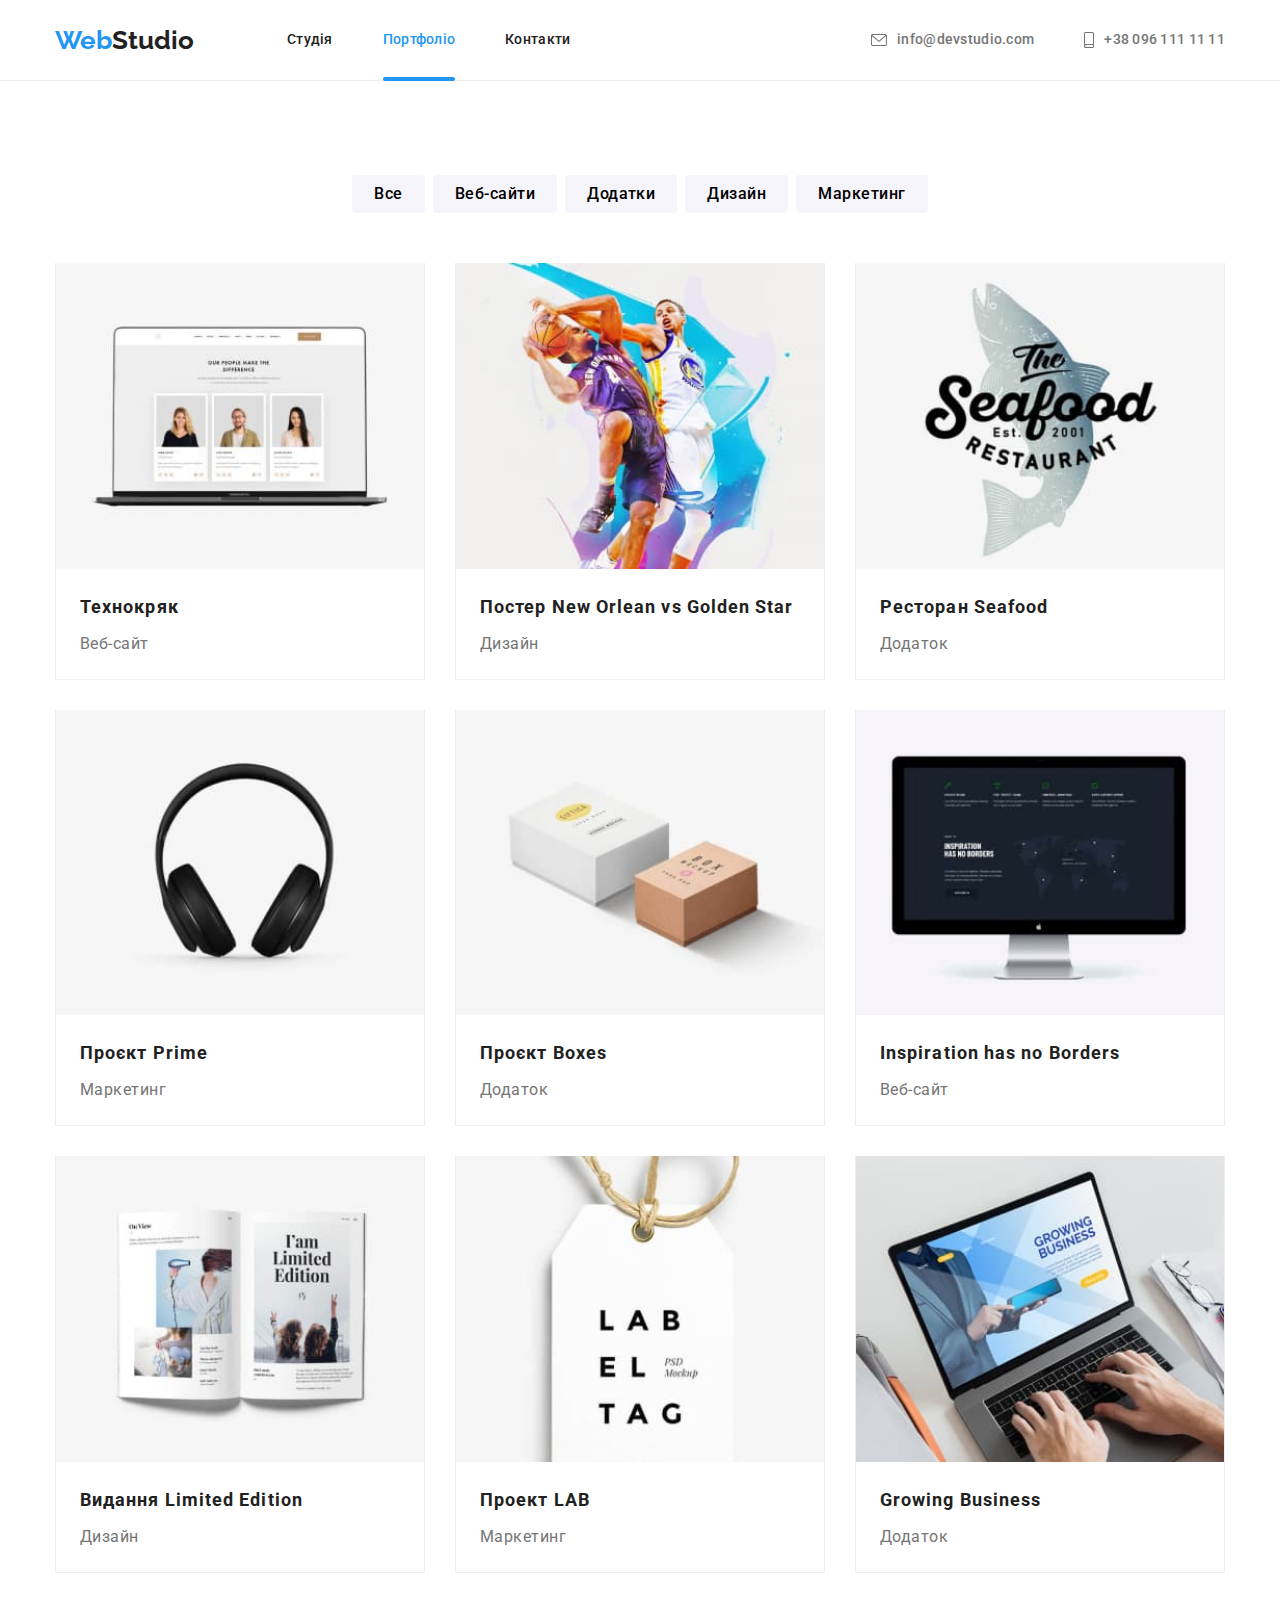
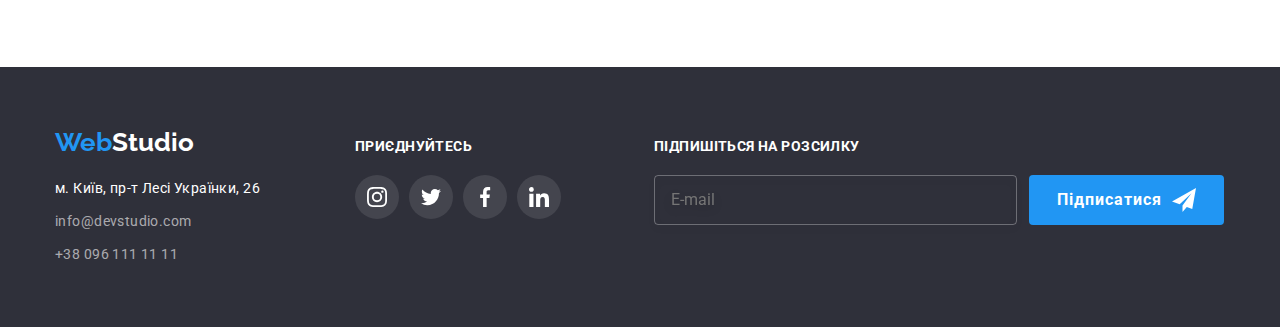
==== commit b366e976: "mistakes correction" ====
--- a/portfolio.html
+++ b/portfolio.html
@@ -145,7 +145,7 @@
                                     <img class="gallery-img" alt="Гра в баскетбол" src="./images/projects/img-2m.jpg" width="450">
                                 </picture>
                                 <p class="gallery-short-description">
-                                    Lorem ipsum dolor sit amet consectetur adipisicing elit.                                   
+                                    Ресурс пропонує комплексні пропозиції з різним рівнем функціоналу та сервісів. Все це дозволить відвідувачу отримати вичерпні відомості про компанію чи приватну особу.                                  
                                 </p>
                             </div>
                             <div class="gallery-item-textbox">
@@ -164,7 +164,7 @@
                                     <img class="gallery-img" alt="напис - ресторан морської їжі, на задньому фоні рибина" src="./images/projects/img-3m.jpg" width="450">
                                 </picture>
                                 <p class="gallery-short-description">
-                                    Lorem ipsum dolor sit amet consectetur adipisicing elit.
+                                    Ресурс пропонує комплексні пропозиції з різним рівнем функціоналу та сервісів. Все це дозволить відвідувачу отримати вичерпні відомості про компанію чи приватну особу.
                                 </p>
                             </div>
                             <div class="gallery-item-textbox">
@@ -183,7 +183,7 @@
                                     <img class="gallery-img" alt="навушники" src="./images/projects/img-4m.jpg" width="450">
                                 </picture>
                                 <p class="gallery-short-description">
-                                    Lorem ipsum dolor sit amet consectetur adipisicing elit.
+                                    Ресурс пропонує комплексні пропозиції з різним рівнем функціоналу та сервісів. Все це дозволить відвідувачу отримати вичерпні відомості про компанію чи приватну особу.
                                 </p>
                             </div>
                             <div class="gallery-item-textbox">
@@ -202,7 +202,7 @@
                                     <img class="gallery-img" alt="подарункові коробки" src="./images/projects/img-5m.jpg" width="450">
                                 </picture>
                                 <p class="gallery-short-description">
-                                    Lorem ipsum dolor sit amet consectetur adipisicing elit.
+                                    Ресурс пропонує комплексні пропозиції з різним рівнем функціоналу та сервісів. Все це дозволить відвідувачу отримати вичерпні відомості про компанію чи приватну особу.
                                 </p>
                             </div>
                             <div class="gallery-item-textbox">
@@ -221,7 +221,7 @@
                                     <img class="gallery-img" alt="Монітор - епл" src="./images/projects/img-6m.jpg" width="450">
                                 </picture>
                                 <p class="gallery-short-description">
-                                    Lorem ipsum dolor sit amet consectetur adipisicing elit.
+                                    Ресурс пропонує комплексні пропозиції з різним рівнем функціоналу та сервісів. Все це дозволить відвідувачу отримати вичерпні відомості про компанію чи приватну особу.
                                 </p>
                             </div>
                             <div class="gallery-item-textbox">
@@ -240,7 +240,7 @@
                                     <img class="gallery-img" alt="книга" src="./images/projects/img-7m.jpg" width="450">
                                 </picture>
                                 <p class="gallery-short-description">
-                                    Lorem ipsum dolor sit amet consectetur adipisicing elit.
+                                    Ресурс пропонує комплексні пропозиції з різним рівнем функціоналу та сервісів. Все це дозволить відвідувачу отримати вичерпні відомості про компанію чи приватну особу.
                                 </p>
                             </div>
                             <div class="gallery-item-textbox">
@@ -259,7 +259,7 @@
                                     <img class="gallery-img" alt="бірка" src="./images/projects/img-8m.jpg" width="450">
                                 </picture>
                                 <p class="gallery-short-description">
-                                    Lorem ipsum dolor sit amet consectetur adipisicing elit.
+                                    Ресурс пропонує комплексні пропозиції з різним рівнем функціоналу та сервісів. Все це дозволить відвідувачу отримати вичерпні відомості про компанію чи приватну особу.
                                 </p>
                             </div>
                             <div class="gallery-item-textbox">
@@ -278,7 +278,7 @@
                                     <img class="gallery-img" alt="ноутбук" src="./images/projects/img-9m.jpg" width="450">
                                 </picture>
                                 <p class="gallery-short-description">
-                                    Lorem ipsum dolor sit amet consectetur adipisicing elit.
+                                    Ресурс пропонує комплексні пропозиції з різним рівнем функціоналу та сервісів. Все це дозволить відвідувачу отримати вичерпні відомості про компанію чи приватну особу.
                                 </p>
                             </div>
                             <div class="gallery-item-textbox">
--- a/css/main.min.css
+++ b/css/main.min.css
@@ -1 +1 @@
-/*! modern-normalize v1.1.0 | MIT License | https://github.com/sindresorhus/modern-normalize */*,::before,::after{-webkit-box-sizing:border-box;box-sizing:border-box}html{line-height:1.15;-webkit-text-size-adjust:100%;-moz-tab-size:4;-o-tab-size:4;tab-size:4}body{margin:0;font-family:system-ui,-apple-system,"Segoe UI",Roboto,Helvetica,Arial,sans-serif,"Apple Color Emoji","Segoe UI Emoji"}hr{height:0;color:inherit}abbr[title]{-webkit-text-decoration:underline dotted;text-decoration:underline dotted}b,strong{font-weight:bolder}code,kbd,samp,pre{font-family:ui-monospace,SFMono-Regular,Consolas,"Liberation Mono",Menlo,monospace;font-size:1em}small{font-size:80%}sub,sup{font-size:75%;line-height:0;position:relative;vertical-align:baseline}sub{bottom:-0.25em}sup{top:-0.5em}table{text-indent:0;border-color:inherit}button,input,optgroup,select,textarea{font-family:inherit;font-size:100%;line-height:1.15;margin:0}button,select{text-transform:none}button,[type=button],[type=reset],[type=submit]{-webkit-appearance:button}::-moz-focus-inner{border-style:none;padding:0}:-moz-focusring{outline:1px dotted ButtonText}:-moz-ui-invalid{box-shadow:none}legend{padding:0}progress{vertical-align:baseline}::-webkit-inner-spin-button,::-webkit-outer-spin-button{height:auto}[type=search]{-webkit-appearance:textfield;outline-offset:-2px}::-webkit-search-decoration{-webkit-appearance:none}::-webkit-file-upload-button{-webkit-appearance:button;font:inherit}summary{display:list-item}:root{--main-text-color: #212121;--secondery-text-color: #FFFFFF;--main-leter-spacing: 0.03em;--main-active-color: #2196F3;--main-right-margin: 30px;--main-duration-time: 250ms;--main-delay-time: 0}body{font-family:"Roboto",sans-serif;color:var(--main-text-color)}.list{list-style-type:none;margin-top:0;margin-bottom:0;margin-left:0;margin-right:0;padding-left:0}.link{text-decoration:none;cursor:pointer}.visible-none{position:absolute;white-space:nowrap;width:1px;height:1px;overflow:hidden;border:0;padding:0;clip:rect(0 0 0 0);-webkit-clip-path:inset(50%);clip-path:inset(50%);margin:-1px}.is-hidden{opacity:0;visibility:hidden;pointer-events:none}.container{width:100%;padding-top:0;padding-bottom:0;padding-left:15px;padding-right:15px;margin-top:0;margin-bottom:0;margin-left:auto;margin-right:auto}@media screen and (min-width: 480px)and (max-width: 768px){.container{width:480px}}@media screen and (min-width: 768px){.container{width:768px}}@media screen and (min-width: 1200px){.container{width:1200px}}.menu__container{display:none}@media screen and (max-width: 767px){.menu__container{-webkit-box-orient:vertical;-webkit-box-direction:normal;-ms-flex-direction:column;flex-direction:column;width:100%;height:100%;padding-top:48px;padding-bottom:48px;padding-left:40px;padding-right:40px;top:0;left:0;overflow-y:scroll;background-color:#fff}.menu__container.js-menu-container.is-open{display:-webkit-box;display:-ms-flexbox;display:flex;position:fixed;z-index:999}}@media screen and (max-width: 767px)and (max-width: 480px){.menu__container{padding-left:10px;padding-right:10px}}.menu__button{position:absolute;display:-webkit-inline-box;display:-ms-inline-flexbox;display:inline-flex;top:10px;right:0px;margin:0;padding:0;color:var(--main-text-color);border:none;background-color:rgba(0,0,0,0);-webkit-transition-property:color;transition-property:color;-webkit-transition-duration:var(--main-duration-time);transition-duration:var(--main-duration-time);-webkit-transition-timing-function:cubic-bezier(0.4, 0, 0.2, 1);transition-timing-function:cubic-bezier(0.4, 0, 0.2, 1);-webkit-transition-delay:var(--main-delay-time);transition-delay:var(--main-delay-time)}.menu__button:hover,.menu__button:focus{color:var(--main-active-color)}@media screen and (min-width: 768px){.menu__button{display:none}}.menu__svg{fill:currentColor}.menu-social{display:-webkit-box;display:-ms-flexbox;display:flex;-ms-flex-wrap:nowrap;flex-wrap:nowrap}@media screen and (max-width: 480px){.menu-social{-ms-flex-wrap:wrap;flex-wrap:wrap}}.menu-social__item{padding-left:10px;padding-right:10px}@media screen and (max-width: 480px){.menu-social__item{padding-left:5px;padding-right:5px}}.menu-social__item:not(:last-child){border-right:1px solid rgba(33,33,33,.2)}.menu-social__item:first-child{padding-left:0}.menu-social__item:last-child{padding-right:0}@media screen and (max-width: 480px){.menu-social__item:last-child{padding-left:0;padding-right:5px;border-right:1px solid rgba(33,33,33,.2)}}.menu-social__link{font-weight:500;font-size:18px;line-height:1.22;letter-spacing:.02em;color:var(--main-active-color)}.header{border-bottom:1px solid #ececec;position:relative}.header__container{display:-webkit-box;display:-ms-flexbox;display:flex;padding-top:16px;padding-bottom:16px}@media screen and (min-width: 768px){.header__container{padding:0;-webkit-box-pack:justify;-ms-flex-pack:justify;justify-content:space-between}}.navigation{display:-webkit-box;display:-ms-flexbox;display:flex;-webkit-box-align:center;-ms-flex-align:center;align-items:center;width:100%}@media screen and (min-width: 1200px){.navigation{width:auto}}.logo{font-family:"Raleway",sans-serif;font-weight:700;font-size:24px;line-height:1.17}.logo__first-word{color:var(--main-active-color)}.logo--color-first{color:var(--main-text-color)}.logo--color-second{color:var(--secondery-text-color)}@media screen and (min-width: 1200px){.logo{font-size:26px}}@media screen and (min-width: 768px){.navigation__logo{margin-right:88px}}@media screen and (min-width: 1200px){.navigation__logo{margin-right:93px}}.navigation__list{display:none}@media screen and (min-width: 768px){.navigation__list{display:-webkit-box;display:-ms-flexbox;display:flex;margin-right:93px;-webkit-box-orient:horizontal;-webkit-box-direction:normal;-ms-flex-direction:row;flex-direction:row}}.navigation__list--menu{display:-webkit-box;display:-ms-flexbox;display:flex;-webkit-box-orient:vertical;-webkit-box-direction:normal;-ms-flex-direction:column;flex-direction:column}.navigation__list--menu-margin{margin-bottom:306px}@media screen and (min-width: 768px){.navigation__list--menu-margin{margin-bottom:0}}.navigation__item:not(:last-child){margin-bottom:32px}@media screen and (min-width: 768px){.navigation__item:not(:last-child){margin-right:50px;margin-bottom:0}}.navigation__link{position:relative;display:block;font-weight:500;font-size:40px;line-height:1.17;letter-spacing:.02em;color:var(--main-text-color);-webkit-transition-property:color;transition-property:color;-webkit-transition-duration:var(--main-duration-time);transition-duration:var(--main-duration-time);-webkit-transition-timing-function:cubic-bezier(0.4, 0, 0.2, 1);transition-timing-function:cubic-bezier(0.4, 0, 0.2, 1);-webkit-transition-delay:var(--main-delay-time);transition-delay:var(--main-delay-time)}@media screen and (min-width: 768px){.navigation__link{padding-top:32px;padding-bottom:32px;font-size:14px;line-height:1.14}}.navigation__link:hover,.navigation__link:focus{color:var(--main-active-color)}.current{color:var(--main-active-color)}@media screen and (min-width: 768px){.current::after{content:"";position:absolute;display:block;width:100%;height:4px;bottom:-1px;left:0;background-color:var(--main-active-color);border:none;border-radius:2px}}.contact{display:none;-ms-flex-wrap:wrap;flex-wrap:wrap;-webkit-box-orient:vertical;-webkit-box-direction:normal;-ms-flex-direction:column;flex-direction:column;-webkit-box-pack:center;-ms-flex-pack:center;justify-content:center}@media screen and (min-width: 768px){.contact{display:-webkit-box;display:-ms-flexbox;display:flex;-ms-flex-wrap:wrap;flex-wrap:wrap;-webkit-box-orient:vertical;-webkit-box-direction:normal;-ms-flex-direction:column;flex-direction:column;-webkit-box-pack:center;-ms-flex-pack:center;justify-content:center}}@media screen and (min-width: 1200px){.contact{-ms-flex-wrap:unset;flex-wrap:unset;-webkit-box-orient:horizontal;-webkit-box-direction:normal;-ms-flex-direction:row;flex-direction:row;-webkit-box-pack:normal;-ms-flex-pack:normal;justify-content:normal}}.contact--menu{display:-webkit-box;display:-ms-flexbox;display:flex;-ms-flex-wrap:wrap;flex-wrap:wrap;-webkit-box-orient:vertical;-webkit-box-direction:normal;-ms-flex-direction:column;flex-direction:column;-webkit-box-pack:center;-ms-flex-pack:center;justify-content:center}.contact--menu-margin{margin-bottom:64px}.contact__item{margin-top:0;margin-left:0;margin-right:0;font-size:34px;line-height:1.18;color:var(--main-active-color)}.contact__item:not(:last-child){margin-bottom:32px}.contact__item:nth-child(2){font-size:24px;line-height:1.16;color:#757575}@media screen and (min-width: 768px){.contact__item:not(:last-child){margin-bottom:10px}}@media screen and (min-width: 1200px){.contact__item:not(:last-child){margin-bottom:0}.contact__item+.contact__item{margin-left:50px}}.contact__link{display:-webkit-box;display:-ms-flexbox;display:flex;-webkit-box-align:center;-ms-flex-align:center;align-items:center;font-weight:500;font-size:inherit;line-height:inherit;letter-spacing:.02em;color:currentColor;-webkit-transition-property:color;transition-property:color;-webkit-transition-duration:var(--main-duration-time);transition-duration:var(--main-duration-time);-webkit-transition-timing-function:cubic-bezier(0.4, 0, 0.2, 1);transition-timing-function:cubic-bezier(0.4, 0, 0.2, 1);-webkit-transition-delay:var(--main-delay-time);transition-delay:var(--main-delay-time)}@media screen and (min-width: 768px){.contact__link{font-size:12px;line-height:1.14;color:#757575}}@media screen and (min-width: 1200px){.contact__link{padding-top:32px;padding-bottom:32px;font-size:14px}}.contact__link:hover,.contact__link:focus{color:var(--main-active-color)}.contact__svg{margin-right:10px;fill:currentColor}.section{padding-top:60px;padding-bottom:60px}@media screen and (min-width: 1200px){.section{padding-top:94px;padding-bottom:94px}}.hero{background-color:#2f303a;background-image:-webkit-gradient(linear, left top, left bottom, from(rgba(47, 48, 58, 0.4)), to(rgba(47, 48, 58, 0.4))),url("../images/bg-img/hero-background-mob.jpg");background-image:linear-gradient(rgba(47, 48, 58, 0.4), rgba(47, 48, 58, 0.4)),url("../images/bg-img/hero-background-mob.jpg");background-position:center;background-repeat:no-repeat;background-size:cover;text-align:center;padding-top:200px;padding-bottom:200px;margin-left:auto;margin-right:auto;max-width:1600px}@media(min-device-pixel-ratio: 2),(-webkit-min-device-pixel-ratio: 2),(min-resolution: 192dpi),(min-resolution: 2dppx){.hero{background-image:-webkit-gradient(linear, left top, left bottom, from(rgba(47, 48, 58, 0.4)), to(rgba(47, 48, 58, 0.4))),url("../images/bg-img/hero-background-mob-2x.jpg");background-image:linear-gradient(rgba(47, 48, 58, 0.4), rgba(47, 48, 58, 0.4)),url("../images/bg-img/hero-background-mob-2x.jpg")}}@media screen and (min-width: 768px){.hero{background-image:-webkit-gradient(linear, left top, left bottom, from(rgba(47, 48, 58, 0.4)), to(rgba(47, 48, 58, 0.4))),url("../images/bg-img/hero-background-tab.jpg");background-image:linear-gradient(rgba(47, 48, 58, 0.4), rgba(47, 48, 58, 0.4)),url("../images/bg-img/hero-background-tab.jpg")}}@media screen and (min-width: 768px)and (min-device-pixel-ratio: 2),screen and (min-width: 768px)and (-webkit-min-device-pixel-ratio: 2),screen and (min-width: 768px)and (min-resolution: 192dpi),screen and (min-width: 768px)and (min-resolution: 2dppx){.hero{background-image:-webkit-gradient(linear, left top, left bottom, from(rgba(47, 48, 58, 0.4)), to(rgba(47, 48, 58, 0.4))),url("../images/bg-img/hero-background-tab-2x.jpg");background-image:linear-gradient(rgba(47, 48, 58, 0.4), rgba(47, 48, 58, 0.4)),url("../images/bg-img/hero-background-tab-2x.jpg")}}@media screen and (min-width: 1200px){.hero{background-image:-webkit-gradient(linear, left top, left bottom, from(rgba(47, 48, 58, 0.4)), to(rgba(47, 48, 58, 0.4))),url("../images/bg-img/hero-background.jpg");background-image:linear-gradient(rgba(47, 48, 58, 0.4), rgba(47, 48, 58, 0.4)),url("../images/bg-img/hero-background.jpg")}}@media screen and (min-width: 1200px)and (min-device-pixel-ratio: 2),screen and (min-width: 1200px)and (-webkit-min-device-pixel-ratio: 2),screen and (min-width: 1200px)and (min-resolution: 192dpi),screen and (min-width: 1200px)and (min-resolution: 2dppx){.hero{background-image:-webkit-gradient(linear, left top, left bottom, from(rgba(47, 48, 58, 0.4)), to(rgba(47, 48, 58, 0.4))),url("../images/bg-img/hero-background-2x.jpg");background-image:linear-gradient(rgba(47, 48, 58, 0.4), rgba(47, 48, 58, 0.4)),url("../images/bg-img/hero-background-2x.jpg")}}.hero__header{margin-left:auto;margin-right:auto;margin-top:0;margin-bottom:30px;max-width:360px;font-weight:900;font-size:26px;line-height:1.62;letter-spacing:.06em;text-transform:uppercase;color:var(--secondery-text-color)}@media screen and (min-width: 1200px){.hero__header{width:696px;max-width:696px;font-size:44px;line-height:1.36}}.main-btn{min-height:50px;padding:10px 30px;border-radius:4px;border-color:rgba(0,0,0,0);border:none;cursor:pointer;font-family:inherit;font-weight:700;font-size:16px;line-height:1.88;letter-spacing:.06em;color:var(--secondery-text-color);background-color:var(--main-active-color);-webkit-transition-property:background-color;transition-property:background-color;-webkit-transition-duration:var(--main-duration-time);transition-duration:var(--main-duration-time);-webkit-transition-timing-function:cubic-bezier(0.4, 0, 0.2, 1);transition-timing-function:cubic-bezier(0.4, 0, 0.2, 1);-webkit-transition-delay:var(--main-delay-time);transition-delay:var(--main-delay-time)}.main-btn:hover,.main-btn:focus{background-color:#188ce8}@media screen and (min-width: 768px){.min-gallery{display:-webkit-box;display:-ms-flexbox;display:flex;-ms-flex-wrap:wrap;flex-wrap:wrap;-webkit-column-gap:30px;-moz-column-gap:30px;column-gap:30px;row-gap:57px}}.min-gallery__item:not(:last-child){margin-bottom:var(--main-right-margin)}@media screen and (min-width: 768px){.min-gallery__item{max-width:354px}.min-gallery__item:not(:last-child){margin-bottom:0}}@media screen and (min-width: 1200px){.min-gallery__item{max-width:270px}}.min-gallery__svg-container{display:-webkit-box;display:-ms-flexbox;display:flex;-webkit-box-pack:center;-ms-flex-pack:center;justify-content:center;padding-top:25px;padding-bottom:25px;margin-bottom:30px;border-radius:4px;background-color:#f5f4fa}@media screen and (min-width: 768px){.min-gallery__svg-container{padding-left:100px;padding-right:100px}}.min-gallery__svg{display:block;width:70px;height:70px}.min-gallery__header{text-align:center;margin-top:0;margin-bottom:10px;font-weight:700;font-size:14px;line-height:1.14;letter-spacing:var(--main-leter-spacing);text-transform:uppercase}@media screen and (min-width: 768px){.min-gallery__header{text-align:start}}.min-gallery__description{margin:0;font-size:14px;line-height:1.71;letter-spacing:var(--main-leter-spacing);color:#757575}.projects{padding-bottom:94px}@media screen and (max-width: 1199px){.projects{display:none}}.projects__header{margin-top:0;margin-bottom:50px;font-weight:700;font-size:36px;line-height:1.16;text-align:center;letter-spacing:var(--main-leter-spacing)}.pictures-list{display:-webkit-box;display:-ms-flexbox;display:flex}.pictures-list__item{width:370px;position:relative}.pictures-list__item:not(:last-child){margin-right:var(--main-right-margin)}.pictures-list__img{display:block;width:100%;height:auto}.pictures-list__header{margin-top:0;margin-bottom:0;width:100%;height:70px;display:-webkit-box;display:-ms-flexbox;display:flex;-webkit-box-align:center;-ms-flex-align:center;align-items:center;-webkit-box-pack:center;-ms-flex-pack:center;justify-content:center;position:absolute;bottom:0;font-weight:700;font-size:14px;line-height:1.14;text-align:center;letter-spacing:var(--main-leter-spacing);text-transform:uppercase;color:var(--secondery-text-color);background-color:rgba(47,48,58,.8)}.team{background-color:#f5f4fa}.team-header{margin-top:0;margin-bottom:30px;font-weight:700;font-size:36px;line-height:1.16;text-align:center;letter-spacing:var(--main-leter-spacing)}@media screen and (min-width: 1200px){.team-header{margin-bottom:50px}}.team-list{display:-webkit-box;display:-ms-flexbox;display:flex;-ms-flex-wrap:wrap;flex-wrap:wrap;-webkit-box-pack:justify;-ms-flex-pack:justify;justify-content:space-between;gap:30px}.team-item{border-radius:0 0 4px 4px;background-color:#fff;-webkit-box-shadow:0px 1px 3px rgba(0,0,0,.12),0px 1px 1px rgba(0,0,0,.14),0px 2px 1px rgba(0,0,0,.2);box-shadow:0px 1px 3px rgba(0,0,0,.12),0px 1px 1px rgba(0,0,0,.14),0px 2px 1px rgba(0,0,0,.2);text-align:center}@media screen and (min-width: 768px){.team-item{width:354px}}@media screen and (min-width: 1200px){.team-item{margin-bottom:0;width:270px}}.team-item-img{display:block;width:100%;height:auto}.team-item-header{margin-top:0;margin-bottom:10px;padding-top:30px;font-weight:500;font-size:16px;line-height:1.19;letter-spacing:var(--main-leter-spacing)}.team-item-description{margin-top:0;margin-bottom:16px;font-size:16px;line-height:1.19;letter-spacing:var(--main-leter-spacing);color:#757575}.social{padding-bottom:30px;display:-webkit-box;display:-ms-flexbox;display:flex;-webkit-box-pack:center;-ms-flex-pack:center;justify-content:center}.social__item:not(:last-child){margin-right:10px}.social__link{width:44px;height:44px;border-radius:50%;display:-webkit-box;display:-ms-flexbox;display:flex;-webkit-box-align:center;-ms-flex-align:center;align-items:center;-webkit-box-pack:center;-ms-flex-pack:center;justify-content:center;background-color:inherit;color:#afb1b8;-webkit-transition-property:background-color,color;transition-property:background-color,color;-webkit-transition-duration:var(--main-duration-time);transition-duration:var(--main-duration-time);-webkit-transition-timing-function:cubic-bezier(0.4, 0, 0.2, 1);transition-timing-function:cubic-bezier(0.4, 0, 0.2, 1);-webkit-transition-delay:var(--main-delay-time);transition-delay:var(--main-delay-time)}.social__link:hover,.social__link:focus{color:var(--secondery-text-color);background-color:var(--main-active-color)}.social__svg{fill:currentColor}.customers{text-align:center}.customers-header{margin-top:0;margin-bottom:50px;font-weight:700;font-size:36px;line-height:1.17;letter-spacing:var(--main-leter-spacing);color:var(--main-text-color)}.customers-list{display:-webkit-box;display:-ms-flexbox;display:flex;-ms-flex-wrap:wrap;flex-wrap:wrap;gap:30px}.customers-list-item{width:100%;height:92px}@media screen and (min-width: 480px){.customers-list-item{width:210px}}@media screen and (min-width: 768px){.customers-list-item{width:226px}}@media screen and (min-width: 1200px){.customers-list-item{width:170px}}.customers-list-link{width:100%;height:100%;display:-webkit-box;display:-ms-flexbox;display:flex;-webkit-box-align:center;-ms-flex-align:center;align-items:center;-webkit-box-pack:center;-ms-flex-pack:center;justify-content:center;border:1px solid #afb1b8;border-radius:4px;color:#afb1b8;-webkit-transition-property:border-color,color;transition-property:border-color,color;-webkit-transition-duration:var(--main-duration-time);transition-duration:var(--main-duration-time);-webkit-transition-timing-function:cubic-bezier(0.4, 0, 0.2, 1);transition-timing-function:cubic-bezier(0.4, 0, 0.2, 1);-webkit-transition-delay:var(--main-delay-time);transition-delay:var(--main-delay-time)}.customers-list-link:hover,.customers-list-link:focus{border-color:var(--main-active-color);color:var(--main-active-color)}.customers-item-svg{fill:currentColor}.filters{display:-webkit-box;display:-ms-flexbox;display:flex;-webkit-box-pack:left;-ms-flex-pack:left;justify-content:left;-ms-flex-wrap:wrap;flex-wrap:wrap;row-gap:15px;-webkit-column-gap:8px;-moz-column-gap:8px;column-gap:8px;max-width:326px;margin-left:0}@media screen and (min-width: 768px){.filters{display:-webkit-box;display:-ms-flexbox;display:flex;-webkit-box-pack:center;-ms-flex-pack:center;justify-content:center;max-width:100%}}.filter-btn{padding:6px 22px;border-radius:4px;border-color:rgba(0,0,0,0);cursor:pointer;font-family:inherit;font-weight:500;font-size:16px;line-height:1.62;letter-spacing:var(--main-leter-spacing);background-color:#f5f4fa;border:none;-webkit-transition-property:background-color,color,-webkit-box-shadow;transition-property:background-color,color,-webkit-box-shadow;transition-property:background-color,color,box-shadow;transition-property:background-color,color,box-shadow,-webkit-box-shadow;-webkit-transition-duration:var(--main-duration-time);transition-duration:var(--main-duration-time);-webkit-transition-timing-function:cubic-bezier(0.4, 0, 0.2, 1);transition-timing-function:cubic-bezier(0.4, 0, 0.2, 1);-webkit-transition-delay:var(--main-delay-time);transition-delay:var(--main-delay-time)}.filter-btn:hover,.filter-btn:focus{color:var(--secondery-text-color);background-color:var(--main-active-color);-webkit-box-shadow:0px 3px 1px rgba(0,0,0,.1),0px 1px 2px rgba(0,0,0,.08),0px 2px 2px rgba(0,0,0,.12);box-shadow:0px 3px 1px rgba(0,0,0,.1),0px 1px 2px rgba(0,0,0,.08),0px 2px 2px rgba(0,0,0,.12)}.gallery-filters{margin-bottom:40px}@media screen and (min-width: 768px){.gallery-filters{margin-bottom:30px}}@media screen and (min-width: 1200px){.gallery-filters{margin-bottom:50px}}.gallery{display:-webkit-box;display:-ms-flexbox;display:flex;-ms-flex-wrap:wrap;flex-wrap:wrap;gap:30px}.gallery-item{max-width:100%}@media screen and (min-width: 768px){.gallery-item{width:354px}}@media screen and (min-width: 1200px){.gallery-item{width:370px}}.gallery-link{display:block;width:100%;height:100%;border-color:#eee;border-style:solid;border-width:1px;border-top:none;-webkit-transition-property:-webkit-box-shadow;transition-property:-webkit-box-shadow;transition-property:box-shadow;transition-property:box-shadow, -webkit-box-shadow;-webkit-transition-duration:var(--main-duration-time);transition-duration:var(--main-duration-time);-webkit-transition-timing-function:cubic-bezier(0.4, 0, 0.2, 1);transition-timing-function:cubic-bezier(0.4, 0, 0.2, 1);-webkit-transition-delay:var(--main-delay-time);transition-delay:var(--main-delay-time)}.gallery-link:hover{display:block;-webkit-box-shadow:0px 3px 1px rgba(0,0,0,.1),0px 1px 2px rgba(0,0,0,.08),0px 2px 2px rgba(0,0,0,.12);box-shadow:0px 3px 1px rgba(0,0,0,.1),0px 1px 2px rgba(0,0,0,.08),0px 2px 2px rgba(0,0,0,.12)}.gallery-img{display:block;width:450px;max-width:100%;height:auto}.gallery-img-wrap{position:relative;overflow:hidden}.gallery-short-description{position:absolute;top:0;left:0;margin-top:0;margin-bottom:0;padding-top:60px;padding-bottom:60px;padding-left:24px;padding-right:24px;height:100%;overflow-y:auto;font-size:18px;line-height:1.56;letter-spacing:var(--main-leter-spacing);color:var(--secondery-text-color);background-color:rgba(33,150,243,.9);-webkit-transform:translateY(101%);transform:translateY(101%);-webkit-transition:var(--main-duration-time);transition:var(--main-duration-time);-webkit-transition-property:-webkit-transform;transition-property:-webkit-transform;transition-property:transform;transition-property:transform, -webkit-transform;-webkit-transition-timing-function:cubic-bezier(0.4, 0, 0.2, 1);transition-timing-function:cubic-bezier(0.4, 0, 0.2, 1)}.gallery-link:hover .gallery-short-description{-webkit-transform:translateY(0);transform:translateY(0)}.gallery-link:focus .gallery-short-description{-webkit-transform:translateY(0);transform:translateY(0)}.gallery-title{margin-top:0;margin-bottom:4px;margin-left:0;margin-right:0;font-weight:700;font-size:18px;line-height:2;letter-spacing:.06em;color:var(--main-text-color)}.gallery-type{margin-top:0;margin-bottom:0;margin-left:0;margin-right:0;font-size:16px;line-height:1.88;letter-spacing:var(--main-leter-spacing);color:#757575}.gallery-item-textbox{padding-top:20px;padding-bottom:20px;padding-left:24px;padding-right:24px}.footer-class{padding-top:60px;padding-bottom:60px;background-color:#2f303a}.footer-address-container{margin-bottom:60px}@media screen and (min-width: 1200px){.footer-address-container{margin-bottom:0;min-width:230px}}.address-list-item:not(:last-child){margin-bottom:9px}.address-list-link{font-style:normal;font-size:14px;line-height:1.71;letter-spacing:var(--main-leter-spacing);color:rgba(255,255,255,.6);-webkit-transition-property:color;transition-property:color;-webkit-transition-duration:var(--main-duration-time);transition-duration:var(--main-duration-time);-webkit-transition-timing-function:cubic-bezier(0.4, 0, 0.2, 1);transition-timing-function:cubic-bezier(0.4, 0, 0.2, 1);-webkit-transition-delay:var(--main-delay-time);transition-delay:var(--main-delay-time)}.address-list-link:hover,.address-list-link:focus{color:var(--main-active-color)}.map-link{color:var(--secondery-text-color)}.footer-logo{margin-right:0;margin-bottom:20px;display:block}.footer-container{display:block;text-align:center}@media screen and (min-width: 768px){.footer-container{display:-webkit-box;display:-ms-flexbox;display:flex;-ms-flex-wrap:wrap;flex-wrap:wrap;-webkit-box-pack:space-evenly;-ms-flex-pack:space-evenly;justify-content:space-evenly}}@media screen and (min-width: 1200px){.footer-container{-webkit-box-pack:left;-ms-flex-pack:left;justify-content:left;text-align:start}}.footer-social-container{margin-bottom:60px}@media screen and (min-width: 1200px){.footer-social-container{margin-bottom:0;margin-left:70px;padding-top:12px}}.footer-social-header{margin-top:0;margin-bottom:20px;font-weight:700;font-size:14px;line-height:1.14;letter-spacing:var(--main-leter-spacing);text-transform:uppercase;color:var(--secondery-text-color)}.footer-social-color{color:var(--secondery-text-color);background-color:rgba(255,255,255,.1)}.subscribe-container{width:100%}@media screen and (min-width: 1200px){.subscribe-container{width:-webkit-fit-content;width:-moz-fit-content;width:fit-content;margin-left:93px;padding-top:12px;min-width:570px}}.subscribe-header{margin-top:0;margin-bottom:20px;font-weight:700;font-size:14px;line-height:1.14;letter-spacing:var(--main-leter-spacing);text-transform:uppercase;color:var(--secondery-text-color)}.subscribe-form{display:-webkit-box;display:-ms-flexbox;display:flex;-ms-flex-wrap:wrap;flex-wrap:wrap;-webkit-box-pack:center;-ms-flex-pack:center;justify-content:center}@media screen and (min-width: 768px){.subscribe-form{-webkit-box-orient:vertical;-webkit-box-direction:normal;-ms-flex-direction:column;flex-direction:column;-webkit-box-align:center;-ms-flex-align:center;align-items:center}}@media screen and (min-width: 1200px){.subscribe-form{-webkit-box-orient:horizontal;-webkit-box-direction:normal;-ms-flex-direction:row;flex-direction:row;-ms-flex-wrap:nowrap;flex-wrap:nowrap;-webkit-box-align:unset;-ms-flex-align:unset;align-items:unset}}.subscribe-mail{width:100%;max-width:450px;padding-left:16px;padding-top:15px;padding-bottom:15px;margin-bottom:20px;background-color:inherit;border:1px solid rgba(255,255,255,.3);-webkit-filter:drop-shadow(0px 4px 4px rgba(0, 0, 0, 0.15));filter:drop-shadow(0px 4px 4px rgba(0, 0, 0, 0.15));border-radius:4px;color:var(--secondery-text-color)}@media screen and (min-width: 1200px){.subscribe-mail{margin-bottom:0}}.subscribe-btn{padding-top:10px;padding-bottom:10px;padding-left:28px;padding-right:28px;display:-webkit-box;display:-ms-flexbox;display:flex;-webkit-box-align:center;-ms-flex-align:center;align-items:center;font-weight:700;font-size:16px;line-height:1.88;text-align:center;letter-spacing:.06em;color:var(--secondery-text-color)}@media screen and (min-width: 1200px){.subscribe-btn{margin-left:12px}}.subscribe-svg{fill:currentColor;margin-left:10px}.backdrop{position:fixed;top:0;width:100%;height:100%;background:rgba(0,0,0,.2);-webkit-transform:scale(100%, 100%);transform:scale(100%, 100%);overflow-y:scroll;-webkit-transition-property:opacity,visibility;transition-property:opacity,visibility;-webkit-transition-duration:var(--main-duration-time);transition-duration:var(--main-duration-time);-webkit-transition-timing-function:cubic-bezier(0.4, 0, 0.2, 1);transition-timing-function:cubic-bezier(0.4, 0, 0.2, 1);-webkit-transition-delay:var(--main-delay-time);transition-delay:var(--main-delay-time)}.modal-window{position:absolute;top:50%;left:50%;-webkit-transform:translate(-50%, -50%) scale(100%, 100%);transform:translate(-50%, -50%) scale(100%, 100%);-webkit-transition-property:opacity,visibility,-webkit-transform;transition-property:opacity,visibility,-webkit-transform;transition-property:opacity,visibility,transform;transition-property:opacity,visibility,transform,-webkit-transform;-webkit-transition-duration:var(--main-duration-time);transition-duration:var(--main-duration-time);-webkit-transition-timing-function:cubic-bezier(0.4, 0, 0.2, 1);transition-timing-function:cubic-bezier(0.4, 0, 0.2, 1);-webkit-transition-delay:var(--main-delay-time);transition-delay:var(--main-delay-time);max-width:450px;max-height:609px;min-width:315px;padding-top:40px;padding-bottom:40px;padding-left:40px;padding-right:40px;font-size:12px;line-height:1.17;letter-spacing:.01em;color:#757575;background-color:#fff;-webkit-box-shadow:0px 1px 3px rgba(0,0,0,.12),0px 1px 1px rgba(0,0,0,.14),0px 2px 1px rgba(0,0,0,.2);box-shadow:0px 1px 3px rgba(0,0,0,.12),0px 1px 1px rgba(0,0,0,.14),0px 2px 1px rgba(0,0,0,.2);border-radius:4px}@media screen and (min-width: 450px){.modal-window{width:450px}}@media screen and (min-width: 1200px){.modal-window{width:528px;height:581px;max-width:528px;max-height:581px}}.backdrop.is-hidden .modal-window{-webkit-transform:translate(-50%, -50%) scale(0, 0) skewY(-90deg);transform:translate(-50%, -50%) scale(0, 0) skewY(-90deg);-webkit-transition-property:opacity,visibility,-webkit-transform;transition-property:opacity,visibility,-webkit-transform;transition-property:opacity,visibility,transform;transition-property:opacity,visibility,transform,-webkit-transform;-webkit-transition-duration:var(--main-duration-time);transition-duration:var(--main-duration-time);-webkit-transition-timing-function:cubic-bezier(0.4, 0, 0.2, 1);transition-timing-function:cubic-bezier(0.4, 0, 0.2, 1);-webkit-transition-delay:var(--main-delay-time);transition-delay:var(--main-delay-time)}.modal-close-btn{display:-webkit-box;display:-ms-flexbox;display:flex;position:absolute;top:8px;right:8px;width:30px;height:30px;border:1px solid rgba(0,0,0,.1);border-radius:50%;-webkit-box-align:center;-ms-flex-align:center;align-items:center;-webkit-box-pack:center;-ms-flex-pack:center;justify-content:center;color:inherit;background-color:inherit;cursor:pointer;-webkit-transition-property:color;transition-property:color;-webkit-transition-duration:var(--main-duration-time);transition-duration:var(--main-duration-time);-webkit-transition-timing-function:cubic-bezier(0.4, 0, 0.2, 1);transition-timing-function:cubic-bezier(0.4, 0, 0.2, 1);-webkit-transition-delay:var(--main-delay-time);transition-delay:var(--main-delay-time)}.modal-close-btn:hover,.modal-close-btn:focus{color:var(--main-active-color)}.close-btn-svg{fill:currentColor}.form-header{margin-top:0;margin-bottom:12px;margin-left:auto;margin-right:auto;font-weight:700;font-size:20px;line-height:1.15;text-align:center;letter-spacing:var(--main-leter-spacing);color:var(--main-text-color)}.modal-form-list-item{margin-bottom:10px;width:100%}.modal-form-list-item:nth-last-child(3){margin-bottom:20px}.modal-form-list-item:nth-last-child(2){margin-bottom:30px;position:relative;display:-webkit-box;display:-ms-flexbox;display:flex;-webkit-box-pack:center;-ms-flex-pack:center;justify-content:center;font-weight:400;font-size:12px;line-height:1.16;letter-spacing:var(--main-leter-spacing)}@media screen and (min-width: 1200px){.modal-form-list-item:nth-last-child(2){font-size:14px;line-height:1.71}}.modal-form-list-item:last-child{margin-bottom:0}.form-item-label{display:block;margin-bottom:4px}.form-item-wrap{display:-webkit-box;display:-ms-flexbox;display:flex;-webkit-box-align:center;-ms-flex-align:center;align-items:center;padding-top:10px;padding-bottom:10px;padding-left:12px;padding-right:12px;width:inherit;color:#000;border:1px solid rgba(33,33,33,.2);border-radius:4px;-webkit-transition-property:color,border-color;transition-property:color,border-color;-webkit-transition-duration:var(--main-duration-time);transition-duration:var(--main-duration-time);-webkit-transition-timing-function:cubic-bezier(0.4, 0, 0.2, 1);transition-timing-function:cubic-bezier(0.4, 0, 0.2, 1);-webkit-transition-delay:var(--main-delay-time);transition-delay:var(--main-delay-time)}.form-item-wrap:hover,.form-item-wrap:focus-within{color:var(--main-active-color);border-color:var(--main-active-color);cursor:pointer}.item-coment-wrap{padding-top:12px;padding-bottom:12px;padding-left:16px;padding-right:16px;height:120px}.form-item-svg{margin-right:12px;fill:currentColor}.form-item-input{width:100%;height:100%;border:none}.form-item-input:focus{outline:none;outline-offset:0}.form-item-input-focus{color:var(--main-active-color);border-color:var(--main-active-color)}.form-item-coment{resize:none}.modal-item-agreement{margin-right:7px;opacity:0}.checkbox-imitation{color:rgba(0,0,0,0);position:absolute;top:50%;left:0;-webkit-transform:translate(0, -50%);transform:translate(0, -50%);display:-webkit-box;display:-ms-flexbox;display:flex;margin-right:7px;-webkit-box-align:center;-ms-flex-align:center;align-items:center;-webkit-box-pack:center;-ms-flex-pack:center;justify-content:center;width:16px;height:15px;font-size:11px;border:2px solid #212121;border-radius:2px;-webkit-transition-property:color,border-color;transition-property:color,border-color;-webkit-transition-duration:var(--main-duration-time);transition-duration:var(--main-duration-time);-webkit-transition-timing-function:cubic-bezier(0.4, 0, 0.2, 1);transition-timing-function:cubic-bezier(0.4, 0, 0.2, 1);-webkit-transition-delay:var(--main-delay-time);transition-delay:var(--main-delay-time)}@media screen and (min-width: 1200px){.checkbox-imitation{-webkit-transform:translate(15px, -50%);transform:translate(15px, -50%)}}.modal-item-agreement:checked+.agreement-check-label>.checkbox-imitation{border:rgba(0,0,0,0);color:#fff;background-color:var(--main-active-color)}.modal-item-agreement:focus+.agreement-check-label>.checkbox-imitation,.modal-item-agreement:hover+.agreement-check-label>.checkbox-imitation{border-color:var(--main-active-color)}.checkbox-check-icon{fill:currentColor}.agreement-check-label{display:-webkit-box;display:-ms-flexbox;display:flex;-webkit-box-align:center;-ms-flex-align:center;align-items:center}.form-agreement-link{color:var(--main-active-color);margin-left:5px;padding-left:.2em}.underlining{background-image:-webkit-gradient(linear, left top, right top, color-stop(100%, var(--main-active-color)), color-stop(50%, transparent));background-image:linear-gradient(to right, var(--main-active-color) 100%, transparent 50%);background-position:0 1.25em;background-repeat:repeat-x;background-size:1px 1px}.modal-submit-btn{display:block;margin-left:auto;margin-right:auto;padding:10px 52px;-webkit-box-shadow:0px 4px 4px rgba(0,0,0,.15);box-shadow:0px 4px 4px rgba(0,0,0,.15)}/*# sourceMappingURL=main.min.css.map */+/*! modern-normalize v1.1.0 | MIT License | https://github.com/sindresorhus/modern-normalize */*,::before,::after{-webkit-box-sizing:border-box;box-sizing:border-box}html{line-height:1.15;-webkit-text-size-adjust:100%;-moz-tab-size:4;-o-tab-size:4;tab-size:4}body{margin:0;font-family:system-ui,-apple-system,"Segoe UI",Roboto,Helvetica,Arial,sans-serif,"Apple Color Emoji","Segoe UI Emoji"}hr{height:0;color:inherit}abbr[title]{-webkit-text-decoration:underline dotted;text-decoration:underline dotted}b,strong{font-weight:bolder}code,kbd,samp,pre{font-family:ui-monospace,SFMono-Regular,Consolas,"Liberation Mono",Menlo,monospace;font-size:1em}small{font-size:80%}sub,sup{font-size:75%;line-height:0;position:relative;vertical-align:baseline}sub{bottom:-0.25em}sup{top:-0.5em}table{text-indent:0;border-color:inherit}button,input,optgroup,select,textarea{font-family:inherit;font-size:100%;line-height:1.15;margin:0}button,select{text-transform:none}button,[type=button],[type=reset],[type=submit]{-webkit-appearance:button}::-moz-focus-inner{border-style:none;padding:0}:-moz-focusring{outline:1px dotted ButtonText}:-moz-ui-invalid{box-shadow:none}legend{padding:0}progress{vertical-align:baseline}::-webkit-inner-spin-button,::-webkit-outer-spin-button{height:auto}[type=search]{-webkit-appearance:textfield;outline-offset:-2px}::-webkit-search-decoration{-webkit-appearance:none}::-webkit-file-upload-button{-webkit-appearance:button;font:inherit}summary{display:list-item}:root{--main-text-color: #212121;--secondery-text-color: #FFFFFF;--main-leter-spacing: 0.03em;--main-active-color: #2196F3;--main-right-margin: 30px;--main-duration-time: 250ms;--main-delay-time: 0}body{font-family:"Roboto",sans-serif;color:var(--main-text-color)}.list{list-style-type:none;margin-top:0;margin-bottom:0;margin-left:0;margin-right:0;padding-left:0}.link{text-decoration:none;cursor:pointer}.visible-none{position:absolute;white-space:nowrap;width:1px;height:1px;overflow:hidden;border:0;padding:0;clip:rect(0 0 0 0);-webkit-clip-path:inset(50%);clip-path:inset(50%);margin:-1px}.is-hidden{opacity:0;visibility:hidden;pointer-events:none}.container{width:100%;padding-top:0;padding-bottom:0;padding-left:15px;padding-right:15px;margin-top:0;margin-bottom:0;margin-left:auto;margin-right:auto}@media screen and (min-width: 480px)and (max-width: 768px){.container{width:480px}}@media screen and (min-width: 768px){.container{width:768px}}@media screen and (min-width: 1200px){.container{width:1200px}}.menu__container{position:fixed;white-space:nowrap;width:1px;height:1px;overflow:hidden;border:0;padding:0;max-width:480px;max-height:796px;margin:-1px;visibility:hidden;opacity:0;background-color:rgba(0,0,0,0);z-index:0;-webkit-transition-property:opacity,visibility,overflow,position,background-color,height,width,padding,-webkit-transform;transition-property:opacity,visibility,overflow,position,background-color,height,width,padding,-webkit-transform;transition-property:transform,opacity,visibility,overflow,position,background-color,height,width,padding;transition-property:transform,opacity,visibility,overflow,position,background-color,height,width,padding,-webkit-transform;-webkit-transition-duration:var(--main-duration-time);transition-duration:var(--main-duration-time);-webkit-transition-timing-function:ease-in-out;transition-timing-function:ease-in-out;-webkit-transition-delay:var(--main-delay-time);transition-delay:var(--main-delay-time)}.menu__container.js-menu-container{-webkit-transform:translateX(100%);transform:translateX(100%)}@media screen and (max-width: 767px){.menu__container{top:0;right:0;overflow-y:scroll;background-color:#fff}.menu__container.js-menu-container.is-open{display:-webkit-box;display:-ms-flexbox;display:flex;position:fixed;white-space:unset;-webkit-box-orient:vertical;-webkit-box-direction:normal;-ms-flex-direction:column;flex-direction:column;width:100%;height:100%;overflow:visible;overflow-y:scroll;padding-top:48px;padding-bottom:48px;padding-left:40px;padding-right:40px;margin:0;-webkit-box-shadow:0px 4px 8px rgba(0,0,0,.04),0px 2px 4px rgba(0,0,0,.08),0px 1px 3px rgba(0,0,0,.16);box-shadow:0px 4px 8px rgba(0,0,0,.04),0px 2px 4px rgba(0,0,0,.08),0px 1px 3px rgba(0,0,0,.16);z-index:999;visibility:visible;opacity:1;-webkit-transform:translateX(0);transform:translateX(0);-webkit-transition-property:opacity,visibility,overflow,position,-webkit-transform,-webkit-clip-path;transition-property:opacity,visibility,overflow,position,-webkit-transform,-webkit-clip-path;transition-property:transform,opacity,visibility,clip-path,overflow,position;transition-property:transform,opacity,visibility,clip-path,overflow,position,-webkit-transform,-webkit-clip-path;-webkit-transition-duration:var(--main-duration-time);transition-duration:var(--main-duration-time);-webkit-transition-timing-function:ease-in-out;transition-timing-function:ease-in-out;-webkit-transition-delay:var(--main-delay-time);transition-delay:var(--main-delay-time)}}@media screen and (max-width: 767px)and (max-width: 480px){.menu__container{padding-left:10px;padding-right:10px}}.menu__button{position:absolute;display:-webkit-inline-box;display:-ms-inline-flexbox;display:inline-flex;top:10px;right:0px;margin:0;padding:0;color:var(--main-text-color);border:none;background-color:rgba(0,0,0,0);-webkit-transition-property:color;transition-property:color;-webkit-transition-duration:var(--main-duration-time);transition-duration:var(--main-duration-time);-webkit-transition-timing-function:cubic-bezier(0.4, 0, 0.2, 1);transition-timing-function:cubic-bezier(0.4, 0, 0.2, 1);-webkit-transition-delay:var(--main-delay-time);transition-delay:var(--main-delay-time)}.menu__button:hover,.menu__button:focus{color:var(--main-active-color)}@media screen and (min-width: 768px){.menu__button{display:none}}.menu__svg{fill:currentColor}.menu-social{display:-webkit-box;display:-ms-flexbox;display:flex;-ms-flex-wrap:nowrap;flex-wrap:nowrap}@media screen and (max-width: 480px){.menu-social{-ms-flex-wrap:wrap;flex-wrap:wrap}}.menu-social__item{padding-left:10px;padding-right:10px}@media screen and (max-width: 480px){.menu-social__item{padding-left:5px;padding-right:5px}}.menu-social__item:not(:last-child){border-right:1px solid rgba(33,33,33,.2)}.menu-social__item:first-child{padding-left:0}.menu-social__item:last-child{padding-right:0}@media screen and (max-width: 480px){.menu-social__item:last-child{padding-left:0;padding-right:5px;border-right:1px solid rgba(33,33,33,.2)}}.menu-social__link{font-weight:500;font-size:18px;line-height:1.22;letter-spacing:.02em;color:var(--main-active-color)}.header{border-bottom:1px solid #ececec;position:relative}.header__container{position:relative;display:-webkit-box;display:-ms-flexbox;display:flex;padding-top:16px;padding-bottom:16px}@media screen and (min-width: 768px){.header__container{padding-top:0px;padding-bottom:0px;-webkit-box-pack:justify;-ms-flex-pack:justify;justify-content:space-between}}.navigation{display:-webkit-box;display:-ms-flexbox;display:flex;-webkit-box-align:center;-ms-flex-align:center;align-items:center;width:100%}@media screen and (min-width: 1200px){.navigation{width:auto}}.logo{font-family:"Raleway",sans-serif;font-weight:700;font-size:24px;line-height:1.17}.logo__first-word{color:var(--main-active-color)}.logo--color-first{color:var(--main-text-color)}.logo--color-second{color:var(--secondery-text-color)}@media screen and (min-width: 1200px){.logo{font-size:26px}}@media screen and (min-width: 768px){.navigation__logo{margin-right:88px}}@media screen and (min-width: 1200px){.navigation__logo{margin-right:93px}}.navigation__list{display:none}@media screen and (min-width: 768px){.navigation__list{display:-webkit-box;display:-ms-flexbox;display:flex;margin-right:93px;-webkit-box-orient:horizontal;-webkit-box-direction:normal;-ms-flex-direction:row;flex-direction:row}}.navigation__list--menu{display:-webkit-box;display:-ms-flexbox;display:flex;-webkit-box-orient:vertical;-webkit-box-direction:normal;-ms-flex-direction:column;flex-direction:column}.navigation__list--menu-margin{margin-bottom:306px}@media screen and (min-width: 768px){.navigation__list--menu-margin{margin-bottom:0}}.navigation__item:not(:last-child){margin-bottom:32px}@media screen and (min-width: 768px){.navigation__item:not(:last-child){margin-right:50px;margin-bottom:0}}.navigation__link{position:relative;display:block;font-weight:500;font-size:40px;line-height:1.17;letter-spacing:.02em;color:var(--main-text-color);outline-color:aqua;-webkit-transition-property:color;transition-property:color;-webkit-transition-duration:var(--main-duration-time);transition-duration:var(--main-duration-time);-webkit-transition-timing-function:cubic-bezier(0.4, 0, 0.2, 1);transition-timing-function:cubic-bezier(0.4, 0, 0.2, 1);-webkit-transition-delay:var(--main-delay-time);transition-delay:var(--main-delay-time)}@media screen and (min-width: 768px){.navigation__link{padding-top:32px;padding-bottom:32px;font-size:14px;line-height:1.14;outline:none}}.navigation__link:hover,.navigation__link:focus{color:var(--main-active-color)}.current{color:var(--main-active-color)}@media screen and (min-width: 768px){.current::after{content:"";position:absolute;display:block;width:100%;height:4px;bottom:-1px;left:0;background-color:var(--main-active-color);border:none;border-radius:2px}}.contact{display:none;-ms-flex-wrap:wrap;flex-wrap:wrap;-webkit-box-orient:vertical;-webkit-box-direction:normal;-ms-flex-direction:column;flex-direction:column;-webkit-box-pack:center;-ms-flex-pack:center;justify-content:center}@media screen and (min-width: 768px){.contact{display:-webkit-box;display:-ms-flexbox;display:flex;-ms-flex-wrap:wrap;flex-wrap:wrap;-webkit-box-orient:vertical;-webkit-box-direction:normal;-ms-flex-direction:column;flex-direction:column;-webkit-box-pack:center;-ms-flex-pack:center;justify-content:center}}@media screen and (min-width: 1200px){.contact{-ms-flex-wrap:unset;flex-wrap:unset;-webkit-box-orient:horizontal;-webkit-box-direction:normal;-ms-flex-direction:row;flex-direction:row;-webkit-box-pack:normal;-ms-flex-pack:normal;justify-content:normal}}.contact--menu{display:-webkit-box;display:-ms-flexbox;display:flex;-ms-flex-wrap:wrap;flex-wrap:wrap;-webkit-box-orient:vertical;-webkit-box-direction:normal;-ms-flex-direction:column;flex-direction:column;-webkit-box-pack:center;-ms-flex-pack:center;justify-content:center}.contact--menu-margin{margin-bottom:64px}.contact__item{margin-top:0;margin-left:0;margin-right:0;font-size:34px;line-height:1.18;color:var(--main-active-color)}.contact__item:not(:last-child){margin-bottom:32px}.contact__item:nth-child(2){font-size:24px;line-height:1.16;color:#757575}@media screen and (min-width: 768px){.contact__item:not(:last-child){margin-bottom:10px}}@media screen and (min-width: 1200px){.contact__item:not(:last-child){margin-bottom:0}.contact__item+.contact__item{margin-left:50px}}.contact__link{display:-webkit-box;display:-ms-flexbox;display:flex;-webkit-box-align:center;-ms-flex-align:center;align-items:center;font-weight:500;font-size:inherit;line-height:inherit;letter-spacing:.02em;color:currentColor;-webkit-transition-property:color;transition-property:color;-webkit-transition-duration:var(--main-duration-time);transition-duration:var(--main-duration-time);-webkit-transition-timing-function:cubic-bezier(0.4, 0, 0.2, 1);transition-timing-function:cubic-bezier(0.4, 0, 0.2, 1);-webkit-transition-delay:var(--main-delay-time);transition-delay:var(--main-delay-time)}@media screen and (min-width: 768px){.contact__link{font-size:12px;line-height:1.14;color:#757575}}@media screen and (min-width: 1200px){.contact__link{padding-top:32px;padding-bottom:32px;font-size:14px}}.contact__link:hover,.contact__link:focus{color:var(--main-active-color)}.contact__svg{margin-right:10px;fill:currentColor}.section{padding-top:60px;padding-bottom:60px}@media screen and (min-width: 1200px){.section{padding-top:94px;padding-bottom:94px}}.hero{background-color:#2f303a;background-image:-webkit-gradient(linear, left top, left bottom, from(rgba(47, 48, 58, 0.4)), to(rgba(47, 48, 58, 0.4))),url("../images/bg-img/hero-background-mob.jpg");background-image:linear-gradient(rgba(47, 48, 58, 0.4), rgba(47, 48, 58, 0.4)),url("../images/bg-img/hero-background-mob.jpg");background-position:center;background-repeat:no-repeat;background-size:cover;text-align:center;padding-top:118px;padding-bottom:118px;margin-left:auto;margin-right:auto;max-width:1600px}@media(min-device-pixel-ratio: 2),(-webkit-min-device-pixel-ratio: 2),(min-resolution: 192dpi),(min-resolution: 2dppx){.hero{background-image:-webkit-gradient(linear, left top, left bottom, from(rgba(47, 48, 58, 0.4)), to(rgba(47, 48, 58, 0.4))),url("../images/bg-img/hero-background-mob-2x.jpg");background-image:linear-gradient(rgba(47, 48, 58, 0.4), rgba(47, 48, 58, 0.4)),url("../images/bg-img/hero-background-mob-2x.jpg")}}@media screen and (min-width: 768px){.hero{background-image:-webkit-gradient(linear, left top, left bottom, from(rgba(47, 48, 58, 0.4)), to(rgba(47, 48, 58, 0.4))),url("../images/bg-img/hero-background-tab.jpg");background-image:linear-gradient(rgba(47, 48, 58, 0.4), rgba(47, 48, 58, 0.4)),url("../images/bg-img/hero-background-tab.jpg")}}@media screen and (min-width: 768px)and (min-device-pixel-ratio: 2),screen and (min-width: 768px)and (-webkit-min-device-pixel-ratio: 2),screen and (min-width: 768px)and (min-resolution: 192dpi),screen and (min-width: 768px)and (min-resolution: 2dppx){.hero{background-image:-webkit-gradient(linear, left top, left bottom, from(rgba(47, 48, 58, 0.4)), to(rgba(47, 48, 58, 0.4))),url("../images/bg-img/hero-background-tab-2x.jpg");background-image:linear-gradient(rgba(47, 48, 58, 0.4), rgba(47, 48, 58, 0.4)),url("../images/bg-img/hero-background-tab-2x.jpg")}}@media screen and (min-width: 1200px){.hero{background-image:-webkit-gradient(linear, left top, left bottom, from(rgba(47, 48, 58, 0.4)), to(rgba(47, 48, 58, 0.4))),url("../images/bg-img/hero-background.jpg");background-image:linear-gradient(rgba(47, 48, 58, 0.4), rgba(47, 48, 58, 0.4)),url("../images/bg-img/hero-background.jpg")}}@media screen and (min-width: 1200px)and (min-device-pixel-ratio: 2),screen and (min-width: 1200px)and (-webkit-min-device-pixel-ratio: 2),screen and (min-width: 1200px)and (min-resolution: 192dpi),screen and (min-width: 1200px)and (min-resolution: 2dppx){.hero{background-image:-webkit-gradient(linear, left top, left bottom, from(rgba(47, 48, 58, 0.4)), to(rgba(47, 48, 58, 0.4))),url("../images/bg-img/hero-background-2x.jpg");background-image:linear-gradient(rgba(47, 48, 58, 0.4), rgba(47, 48, 58, 0.4)),url("../images/bg-img/hero-background-2x.jpg")}}@media screen and (min-width: 1200px){.hero{padding-top:200px;padding-bottom:200px}}.hero__header{margin-left:auto;margin-right:auto;margin-top:0;margin-bottom:30px;max-width:360px;font-weight:900;font-size:26px;line-height:1.62;letter-spacing:.06em;text-transform:uppercase;color:var(--secondery-text-color)}@media screen and (min-width: 1200px){.hero__header{width:696px;max-width:696px;font-size:44px;line-height:1.36}}.main-btn{min-height:50px;padding:10px 30px;border-radius:4px;border-color:rgba(0,0,0,0);border:none;cursor:pointer;font-family:inherit;font-weight:700;font-size:16px;line-height:1.88;letter-spacing:.06em;color:var(--secondery-text-color);background-color:var(--main-active-color);-webkit-transition-property:background-color;transition-property:background-color;-webkit-transition-duration:var(--main-duration-time);transition-duration:var(--main-duration-time);-webkit-transition-timing-function:cubic-bezier(0.4, 0, 0.2, 1);transition-timing-function:cubic-bezier(0.4, 0, 0.2, 1);-webkit-transition-delay:var(--main-delay-time);transition-delay:var(--main-delay-time)}.main-btn:hover,.main-btn:focus{background-color:#188ce8}@media screen and (min-width: 768px){.min-gallery{display:-webkit-box;display:-ms-flexbox;display:flex;-ms-flex-wrap:wrap;flex-wrap:wrap;-webkit-column-gap:30px;-moz-column-gap:30px;column-gap:30px;row-gap:57px}}.min-gallery__item:not(:last-child){margin-bottom:var(--main-right-margin)}@media screen and (min-width: 768px){.min-gallery__item{max-width:354px}.min-gallery__item:not(:last-child){margin-bottom:0}}@media screen and (min-width: 1200px){.min-gallery__item{max-width:270px}}.min-gallery__svg-container{display:-webkit-box;display:-ms-flexbox;display:flex;-webkit-box-pack:center;-ms-flex-pack:center;justify-content:center;padding-top:25px;padding-bottom:25px;margin-bottom:30px;border-radius:4px;background-color:#f5f4fa}@media screen and (min-width: 768px){.min-gallery__svg-container{padding-left:100px;padding-right:100px}}.min-gallery__svg{display:block;width:70px;height:70px}.min-gallery__header{text-align:center;margin-top:0;margin-bottom:10px;font-weight:700;font-size:14px;line-height:1.14;letter-spacing:var(--main-leter-spacing);text-transform:uppercase}@media screen and (min-width: 768px){.min-gallery__header{text-align:start}}.min-gallery__description{margin:0;font-size:14px;line-height:1.71;letter-spacing:var(--main-leter-spacing);color:#757575}.projects{padding-bottom:94px}@media screen and (max-width: 1199px){.projects{display:none}}.projects__header{margin-top:0;margin-bottom:50px;font-weight:700;font-size:36px;line-height:1.16;text-align:center;letter-spacing:var(--main-leter-spacing)}.pictures-list{display:-webkit-box;display:-ms-flexbox;display:flex}.pictures-list__item{width:370px;position:relative}.pictures-list__item:not(:last-child){margin-right:var(--main-right-margin)}.pictures-list__img{display:block;width:100%;height:auto}.pictures-list__header{margin-top:0;margin-bottom:0;width:100%;height:70px;display:-webkit-box;display:-ms-flexbox;display:flex;-webkit-box-align:center;-ms-flex-align:center;align-items:center;-webkit-box-pack:center;-ms-flex-pack:center;justify-content:center;position:absolute;bottom:0;font-weight:700;font-size:14px;line-height:1.14;text-align:center;letter-spacing:var(--main-leter-spacing);text-transform:uppercase;color:var(--secondery-text-color);background-color:rgba(47,48,58,.8)}.team{background-color:#f5f4fa}.team-header{margin-top:0;margin-bottom:30px;font-weight:700;font-size:36px;line-height:1.16;text-align:center;letter-spacing:var(--main-leter-spacing)}@media screen and (min-width: 1200px){.team-header{margin-bottom:50px}}.team-list{display:-webkit-box;display:-ms-flexbox;display:flex;-ms-flex-wrap:wrap;flex-wrap:wrap;-webkit-box-pack:justify;-ms-flex-pack:justify;justify-content:space-between;gap:30px}.team-item{border-radius:0 0 4px 4px;background-color:#fff;-webkit-box-shadow:0px 1px 3px rgba(0,0,0,.12),0px 1px 1px rgba(0,0,0,.14),0px 2px 1px rgba(0,0,0,.2);box-shadow:0px 1px 3px rgba(0,0,0,.12),0px 1px 1px rgba(0,0,0,.14),0px 2px 1px rgba(0,0,0,.2);text-align:center}@media screen and (min-width: 768px){.team-item{width:354px}}@media screen and (min-width: 1200px){.team-item{margin-bottom:0;width:270px}}.team-item-img{display:block;width:100%;height:auto}.team-item-header{margin-top:0;margin-bottom:10px;padding-top:30px;font-weight:500;font-size:16px;line-height:1.19;letter-spacing:var(--main-leter-spacing)}.team-item-description{margin-top:0;margin-bottom:16px;font-size:16px;line-height:1.19;letter-spacing:var(--main-leter-spacing);color:#757575}.social{padding-bottom:30px;display:-webkit-box;display:-ms-flexbox;display:flex;-webkit-box-pack:center;-ms-flex-pack:center;justify-content:center}.social__item:not(:last-child){margin-right:10px}.social__link{width:44px;height:44px;border-radius:50%;display:-webkit-box;display:-ms-flexbox;display:flex;-webkit-box-align:center;-ms-flex-align:center;align-items:center;-webkit-box-pack:center;-ms-flex-pack:center;justify-content:center;background-color:inherit;color:#afb1b8;-webkit-transition-property:background-color,color;transition-property:background-color,color;-webkit-transition-duration:var(--main-duration-time);transition-duration:var(--main-duration-time);-webkit-transition-timing-function:cubic-bezier(0.4, 0, 0.2, 1);transition-timing-function:cubic-bezier(0.4, 0, 0.2, 1);-webkit-transition-delay:var(--main-delay-time);transition-delay:var(--main-delay-time)}.social__link:hover,.social__link:focus{color:var(--secondery-text-color);background-color:var(--main-active-color)}.social__svg{fill:currentColor}.customers{text-align:center}.customers-header{margin-top:0;margin-bottom:50px;font-weight:700;font-size:36px;line-height:1.17;letter-spacing:var(--main-leter-spacing);color:var(--main-text-color)}.customers-list{display:-webkit-box;display:-ms-flexbox;display:flex;-ms-flex-wrap:wrap;flex-wrap:wrap;gap:30px}.customers-list-item{width:100%;height:92px}@media screen and (min-width: 480px){.customers-list-item{width:210px}}@media screen and (min-width: 768px){.customers-list-item{width:226px}}@media screen and (min-width: 1200px){.customers-list-item{width:170px}}.customers-list-link{width:100%;height:100%;display:-webkit-box;display:-ms-flexbox;display:flex;-webkit-box-align:center;-ms-flex-align:center;align-items:center;-webkit-box-pack:center;-ms-flex-pack:center;justify-content:center;border:1px solid #afb1b8;border-radius:4px;color:#afb1b8;-webkit-transition-property:border-color,color;transition-property:border-color,color;-webkit-transition-duration:var(--main-duration-time);transition-duration:var(--main-duration-time);-webkit-transition-timing-function:cubic-bezier(0.4, 0, 0.2, 1);transition-timing-function:cubic-bezier(0.4, 0, 0.2, 1);-webkit-transition-delay:var(--main-delay-time);transition-delay:var(--main-delay-time)}.customers-list-link:hover,.customers-list-link:focus{border-color:var(--main-active-color);color:var(--main-active-color)}.customers-item-svg{fill:currentColor}.filters{display:-webkit-box;display:-ms-flexbox;display:flex;-webkit-box-pack:left;-ms-flex-pack:left;justify-content:left;-ms-flex-wrap:wrap;flex-wrap:wrap;row-gap:15px;-webkit-column-gap:8px;-moz-column-gap:8px;column-gap:8px;max-width:326px;margin-left:0}@media screen and (min-width: 768px){.filters{display:-webkit-box;display:-ms-flexbox;display:flex;-webkit-box-pack:center;-ms-flex-pack:center;justify-content:center;max-width:100%}}.filter-btn{padding:6px 22px;border-radius:4px;border-color:rgba(0,0,0,0);cursor:pointer;font-family:inherit;font-weight:500;font-size:16px;line-height:1.62;letter-spacing:var(--main-leter-spacing);background-color:#f5f4fa;border:none;-webkit-transition-property:background-color,color,-webkit-box-shadow;transition-property:background-color,color,-webkit-box-shadow;transition-property:background-color,color,box-shadow;transition-property:background-color,color,box-shadow,-webkit-box-shadow;-webkit-transition-duration:var(--main-duration-time);transition-duration:var(--main-duration-time);-webkit-transition-timing-function:cubic-bezier(0.4, 0, 0.2, 1);transition-timing-function:cubic-bezier(0.4, 0, 0.2, 1);-webkit-transition-delay:var(--main-delay-time);transition-delay:var(--main-delay-time)}.filter-btn:hover,.filter-btn:focus{color:var(--secondery-text-color);background-color:var(--main-active-color);-webkit-box-shadow:0px 3px 1px rgba(0,0,0,.1),0px 1px 2px rgba(0,0,0,.08),0px 2px 2px rgba(0,0,0,.12);box-shadow:0px 3px 1px rgba(0,0,0,.1),0px 1px 2px rgba(0,0,0,.08),0px 2px 2px rgba(0,0,0,.12)}.gallery-filters{margin-bottom:40px}@media screen and (min-width: 768px){.gallery-filters{margin-bottom:30px}}@media screen and (min-width: 1200px){.gallery-filters{margin-bottom:50px}}.gallery{display:-webkit-box;display:-ms-flexbox;display:flex;-ms-flex-wrap:wrap;flex-wrap:wrap;gap:30px}.gallery-item{max-width:100%}@media screen and (min-width: 768px){.gallery-item{width:354px}}@media screen and (min-width: 1200px){.gallery-item{width:370px}}.gallery-link{display:block;width:100%;height:100%;border-color:#eee;border-style:solid;border-width:1px;border-top:none;-webkit-transition-property:-webkit-box-shadow;transition-property:-webkit-box-shadow;transition-property:box-shadow;transition-property:box-shadow, -webkit-box-shadow;-webkit-transition-duration:var(--main-duration-time);transition-duration:var(--main-duration-time);-webkit-transition-timing-function:cubic-bezier(0.4, 0, 0.2, 1);transition-timing-function:cubic-bezier(0.4, 0, 0.2, 1);-webkit-transition-delay:var(--main-delay-time);transition-delay:var(--main-delay-time)}.gallery-link:hover{display:block;-webkit-box-shadow:0px 3px 1px rgba(0,0,0,.1),0px 1px 2px rgba(0,0,0,.08),0px 2px 2px rgba(0,0,0,.12);box-shadow:0px 3px 1px rgba(0,0,0,.1),0px 1px 2px rgba(0,0,0,.08),0px 2px 2px rgba(0,0,0,.12)}.gallery-img{display:block;width:450px;max-width:100%;height:auto}.gallery-img-wrap{position:relative;overflow:hidden}.gallery-short-description{position:absolute;top:0;left:0;margin-top:0;margin-bottom:0;padding-top:77px;padding-bottom:77px;padding-left:24px;padding-right:24px;height:100%;overflow-y:auto;font-size:18px;line-height:1.56;letter-spacing:var(--main-leter-spacing);color:var(--secondery-text-color);background-color:rgba(33,150,243,.9);-webkit-transform:translateY(101%);transform:translateY(101%);-webkit-transition:var(--main-duration-time);transition:var(--main-duration-time);-webkit-transition-property:-webkit-transform;transition-property:-webkit-transform;transition-property:transform;transition-property:transform, -webkit-transform;-webkit-transition-timing-function:cubic-bezier(0.4, 0, 0.2, 1);transition-timing-function:cubic-bezier(0.4, 0, 0.2, 1)}@media screen and (min-width: 768px){.gallery-short-description{padding-top:49px;padding-bottom:77px}}@media screen and (min-width: 1200px){.gallery-short-description{padding-top:60px;padding-bottom:60px}}.gallery-link:hover .gallery-short-description{-webkit-transform:translateY(0);transform:translateY(0)}.gallery-link:focus .gallery-short-description{-webkit-transform:translateY(0);transform:translateY(0)}.gallery-title{margin-top:0;margin-bottom:4px;margin-left:0;margin-right:0;font-weight:700;font-size:18px;line-height:2;letter-spacing:.06em;color:var(--main-text-color)}.gallery-type{margin-top:0;margin-bottom:0;margin-left:0;margin-right:0;font-size:16px;line-height:1.88;letter-spacing:var(--main-leter-spacing);color:#757575}.gallery-item-textbox{padding-top:20px;padding-bottom:20px;padding-left:24px;padding-right:24px}.footer-class{padding-top:60px;padding-bottom:60px;background-color:#2f303a}.footer-address-container{margin-bottom:60px}@media screen and (min-width: 1200px){.footer-address-container{margin-bottom:0;min-width:230px}}.address-list-item:not(:last-child){margin-bottom:9px}.address-list-link{font-style:normal;font-size:14px;line-height:1.71;letter-spacing:var(--main-leter-spacing);color:rgba(255,255,255,.6);-webkit-transition-property:color;transition-property:color;-webkit-transition-duration:var(--main-duration-time);transition-duration:var(--main-duration-time);-webkit-transition-timing-function:cubic-bezier(0.4, 0, 0.2, 1);transition-timing-function:cubic-bezier(0.4, 0, 0.2, 1);-webkit-transition-delay:var(--main-delay-time);transition-delay:var(--main-delay-time)}.address-list-link:hover,.address-list-link:focus{color:var(--main-active-color)}.map-link{color:var(--secondery-text-color)}.footer-logo{margin-right:0;margin-bottom:20px;display:block}.footer-container{display:block;text-align:center}@media screen and (min-width: 768px){.footer-container{display:-webkit-box;display:-ms-flexbox;display:flex;-ms-flex-wrap:wrap;flex-wrap:wrap;-webkit-box-pack:space-evenly;-ms-flex-pack:space-evenly;justify-content:space-evenly}}@media screen and (min-width: 1200px){.footer-container{-webkit-box-pack:left;-ms-flex-pack:left;justify-content:left;text-align:start}}.footer-social-container{margin-bottom:60px}@media screen and (min-width: 1200px){.footer-social-container{margin-bottom:0;margin-left:70px;padding-top:12px}}.footer-social-header{margin-top:0;margin-bottom:20px;font-weight:700;font-size:14px;line-height:1.14;letter-spacing:var(--main-leter-spacing);text-transform:uppercase;color:var(--secondery-text-color)}.footer-social-color{color:var(--secondery-text-color);background-color:rgba(255,255,255,.1)}.subscribe-container{width:100%}@media screen and (min-width: 1200px){.subscribe-container{width:-webkit-fit-content;width:-moz-fit-content;width:fit-content;margin-left:93px;padding-top:12px;min-width:570px}}.subscribe-header{margin-top:0;margin-bottom:20px;font-weight:700;font-size:14px;line-height:1.14;letter-spacing:var(--main-leter-spacing);text-transform:uppercase;color:var(--secondery-text-color)}.subscribe-form{display:-webkit-box;display:-ms-flexbox;display:flex;-ms-flex-wrap:wrap;flex-wrap:wrap;-webkit-box-pack:center;-ms-flex-pack:center;justify-content:center}@media screen and (min-width: 768px){.subscribe-form{-webkit-box-orient:vertical;-webkit-box-direction:normal;-ms-flex-direction:column;flex-direction:column;-webkit-box-align:center;-ms-flex-align:center;align-items:center}}@media screen and (min-width: 1200px){.subscribe-form{-webkit-box-orient:horizontal;-webkit-box-direction:normal;-ms-flex-direction:row;flex-direction:row;-ms-flex-wrap:nowrap;flex-wrap:nowrap;-webkit-box-align:unset;-ms-flex-align:unset;align-items:unset}}.subscribe-mail{width:100%;max-width:450px;padding-left:16px;padding-top:15px;padding-bottom:15px;margin-bottom:20px;background-color:inherit;border:1px solid rgba(255,255,255,.3);-webkit-filter:drop-shadow(0px 4px 4px rgba(0, 0, 0, 0.15));filter:drop-shadow(0px 4px 4px rgba(0, 0, 0, 0.15));border-radius:4px;color:var(--secondery-text-color)}@media screen and (min-width: 1200px){.subscribe-mail{margin-bottom:0}}.subscribe-btn{padding-top:10px;padding-bottom:10px;padding-left:28px;padding-right:28px;display:-webkit-box;display:-ms-flexbox;display:flex;-webkit-box-align:center;-ms-flex-align:center;align-items:center;font-weight:700;font-size:16px;line-height:1.88;text-align:center;letter-spacing:.06em;color:var(--secondery-text-color)}@media screen and (min-width: 1200px){.subscribe-btn{margin-left:12px}}.subscribe-svg{fill:currentColor;margin-left:10px}.backdrop{position:fixed;top:0;width:100%;height:100%;background:rgba(0,0,0,.2);-webkit-transform:scale(100%, 100%);transform:scale(100%, 100%);overflow-y:scroll;-webkit-transition-property:opacity,visibility;transition-property:opacity,visibility;-webkit-transition-duration:var(--main-duration-time);transition-duration:var(--main-duration-time);-webkit-transition-timing-function:cubic-bezier(0.4, 0, 0.2, 1);transition-timing-function:cubic-bezier(0.4, 0, 0.2, 1);-webkit-transition-delay:var(--main-delay-time);transition-delay:var(--main-delay-time)}.modal-window{position:absolute;top:50%;left:50%;-webkit-transform:translate(-50%, -50%) scale(100%, 100%);transform:translate(-50%, -50%) scale(100%, 100%);-webkit-transition-property:opacity,visibility,-webkit-transform;transition-property:opacity,visibility,-webkit-transform;transition-property:opacity,visibility,transform;transition-property:opacity,visibility,transform,-webkit-transform;-webkit-transition-duration:var(--main-duration-time);transition-duration:var(--main-duration-time);-webkit-transition-timing-function:cubic-bezier(0.4, 0, 0.2, 1);transition-timing-function:cubic-bezier(0.4, 0, 0.2, 1);-webkit-transition-delay:var(--main-delay-time);transition-delay:var(--main-delay-time);max-width:450px;max-height:609px;min-width:315px;padding-top:40px;padding-bottom:40px;padding-left:40px;padding-right:40px;font-size:12px;line-height:1.17;letter-spacing:.01em;color:#757575;background-color:#fff;-webkit-box-shadow:0px 1px 3px rgba(0,0,0,.12),0px 1px 1px rgba(0,0,0,.14),0px 2px 1px rgba(0,0,0,.2);box-shadow:0px 1px 3px rgba(0,0,0,.12),0px 1px 1px rgba(0,0,0,.14),0px 2px 1px rgba(0,0,0,.2);border-radius:4px}@media screen and (min-width: 450px){.modal-window{width:450px}}@media screen and (min-width: 1200px){.modal-window{width:528px;height:581px;max-width:528px;max-height:581px}}.backdrop.is-hidden .modal-window{-webkit-transform:translate(-50%, -50%) scale(0, 0) skewY(-90deg);transform:translate(-50%, -50%) scale(0, 0) skewY(-90deg);-webkit-transition-property:opacity,visibility,-webkit-transform;transition-property:opacity,visibility,-webkit-transform;transition-property:opacity,visibility,transform;transition-property:opacity,visibility,transform,-webkit-transform;-webkit-transition-duration:var(--main-duration-time);transition-duration:var(--main-duration-time);-webkit-transition-timing-function:cubic-bezier(0.4, 0, 0.2, 1);transition-timing-function:cubic-bezier(0.4, 0, 0.2, 1);-webkit-transition-delay:var(--main-delay-time);transition-delay:var(--main-delay-time)}.modal-close-btn{display:-webkit-box;display:-ms-flexbox;display:flex;position:absolute;top:8px;right:8px;width:30px;height:30px;border:1px solid rgba(0,0,0,.1);border-radius:50%;-webkit-box-align:center;-ms-flex-align:center;align-items:center;-webkit-box-pack:center;-ms-flex-pack:center;justify-content:center;color:inherit;background-color:inherit;cursor:pointer;-webkit-transition-property:color;transition-property:color;-webkit-transition-duration:var(--main-duration-time);transition-duration:var(--main-duration-time);-webkit-transition-timing-function:cubic-bezier(0.4, 0, 0.2, 1);transition-timing-function:cubic-bezier(0.4, 0, 0.2, 1);-webkit-transition-delay:var(--main-delay-time);transition-delay:var(--main-delay-time)}.modal-close-btn:hover,.modal-close-btn:focus{color:var(--main-active-color)}.close-btn-svg{fill:currentColor}.form-header{margin-top:0;margin-bottom:12px;margin-left:auto;margin-right:auto;font-weight:700;font-size:20px;line-height:1.15;text-align:center;letter-spacing:var(--main-leter-spacing);color:var(--main-text-color)}.modal-form-list-item{margin-bottom:10px;width:100%}.modal-form-list-item:nth-last-child(3){margin-bottom:20px}.modal-form-list-item:nth-last-child(2){margin-bottom:30px;position:relative;display:-webkit-box;display:-ms-flexbox;display:flex;-webkit-box-pack:center;-ms-flex-pack:center;justify-content:center;font-weight:400;font-size:12px;line-height:1.16;letter-spacing:var(--main-leter-spacing)}@media screen and (min-width: 1200px){.modal-form-list-item:nth-last-child(2){font-size:14px;line-height:1.71}}.modal-form-list-item:last-child{margin-bottom:0}.form-item-label{display:block;margin-bottom:4px}.form-item-wrap{display:-webkit-box;display:-ms-flexbox;display:flex;-webkit-box-align:center;-ms-flex-align:center;align-items:center;padding-top:10px;padding-bottom:10px;padding-left:12px;padding-right:12px;width:inherit;color:#000;border:1px solid rgba(33,33,33,.2);border-radius:4px;-webkit-transition-property:color,border-color;transition-property:color,border-color;-webkit-transition-duration:var(--main-duration-time);transition-duration:var(--main-duration-time);-webkit-transition-timing-function:cubic-bezier(0.4, 0, 0.2, 1);transition-timing-function:cubic-bezier(0.4, 0, 0.2, 1);-webkit-transition-delay:var(--main-delay-time);transition-delay:var(--main-delay-time)}.form-item-wrap:hover,.form-item-wrap:focus-within{color:var(--main-active-color);border-color:var(--main-active-color);cursor:pointer}.item-coment-wrap{padding-top:12px;padding-bottom:12px;padding-left:16px;padding-right:16px;height:120px}.form-item-svg{margin-right:12px;fill:currentColor}.form-item-input{width:100%;height:100%;border:none}.form-item-input:focus{outline:none;outline-offset:0}.form-item-input-focus{color:var(--main-active-color);border-color:var(--main-active-color)}.form-item-coment{resize:none}.modal-item-agreement{margin-right:7px;opacity:0}.checkbox-imitation{color:rgba(0,0,0,0);position:absolute;top:50%;left:0;-webkit-transform:translate(0, -50%);transform:translate(0, -50%);display:-webkit-box;display:-ms-flexbox;display:flex;margin-right:7px;-webkit-box-align:center;-ms-flex-align:center;align-items:center;-webkit-box-pack:center;-ms-flex-pack:center;justify-content:center;width:16px;height:15px;font-size:11px;border:2px solid #212121;border-radius:2px;-webkit-transition-property:color,border-color;transition-property:color,border-color;-webkit-transition-duration:var(--main-duration-time);transition-duration:var(--main-duration-time);-webkit-transition-timing-function:cubic-bezier(0.4, 0, 0.2, 1);transition-timing-function:cubic-bezier(0.4, 0, 0.2, 1);-webkit-transition-delay:var(--main-delay-time);transition-delay:var(--main-delay-time)}@media screen and (min-width: 1200px){.checkbox-imitation{-webkit-transform:translate(15px, -50%);transform:translate(15px, -50%)}}.modal-item-agreement:checked+.agreement-check-label>.checkbox-imitation{border:rgba(0,0,0,0);color:#fff;background-color:var(--main-active-color)}.modal-item-agreement:focus+.agreement-check-label>.checkbox-imitation,.modal-item-agreement:hover+.agreement-check-label>.checkbox-imitation{border-color:var(--main-active-color)}.checkbox-check-icon{fill:currentColor}.agreement-check-label{display:-webkit-box;display:-ms-flexbox;display:flex;-webkit-box-align:center;-ms-flex-align:center;align-items:center}.form-agreement-link{color:var(--main-active-color);margin-left:5px;padding-left:.2em}.underlining{background-image:-webkit-gradient(linear, left top, right top, color-stop(100%, var(--main-active-color)), color-stop(50%, transparent));background-image:linear-gradient(to right, var(--main-active-color) 100%, transparent 50%);background-position:0 1.25em;background-repeat:repeat-x;background-size:1px 1px}.modal-submit-btn{display:block;margin-left:auto;margin-right:auto;padding:10px 52px;-webkit-box-shadow:0px 4px 4px rgba(0,0,0,.15);box-shadow:0px 4px 4px rgba(0,0,0,.15)}/*# sourceMappingURL=main.min.css.map */